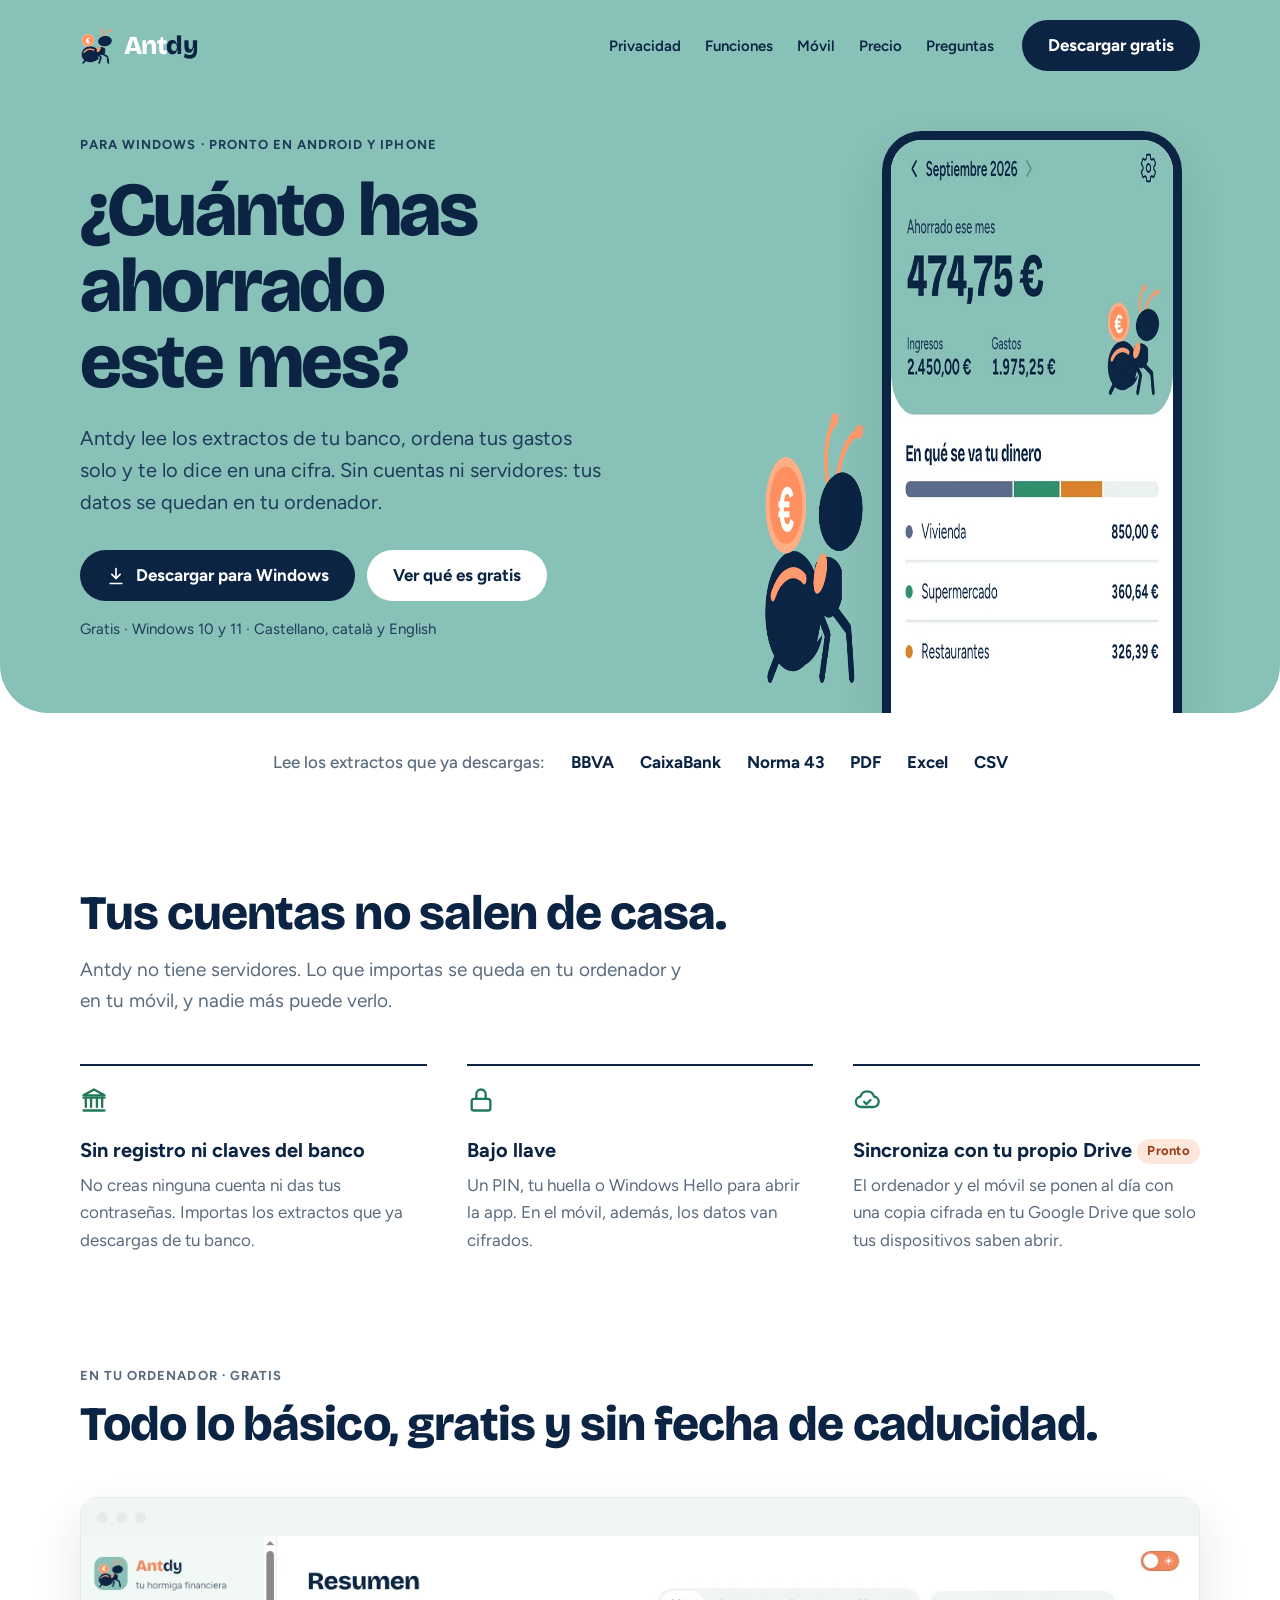
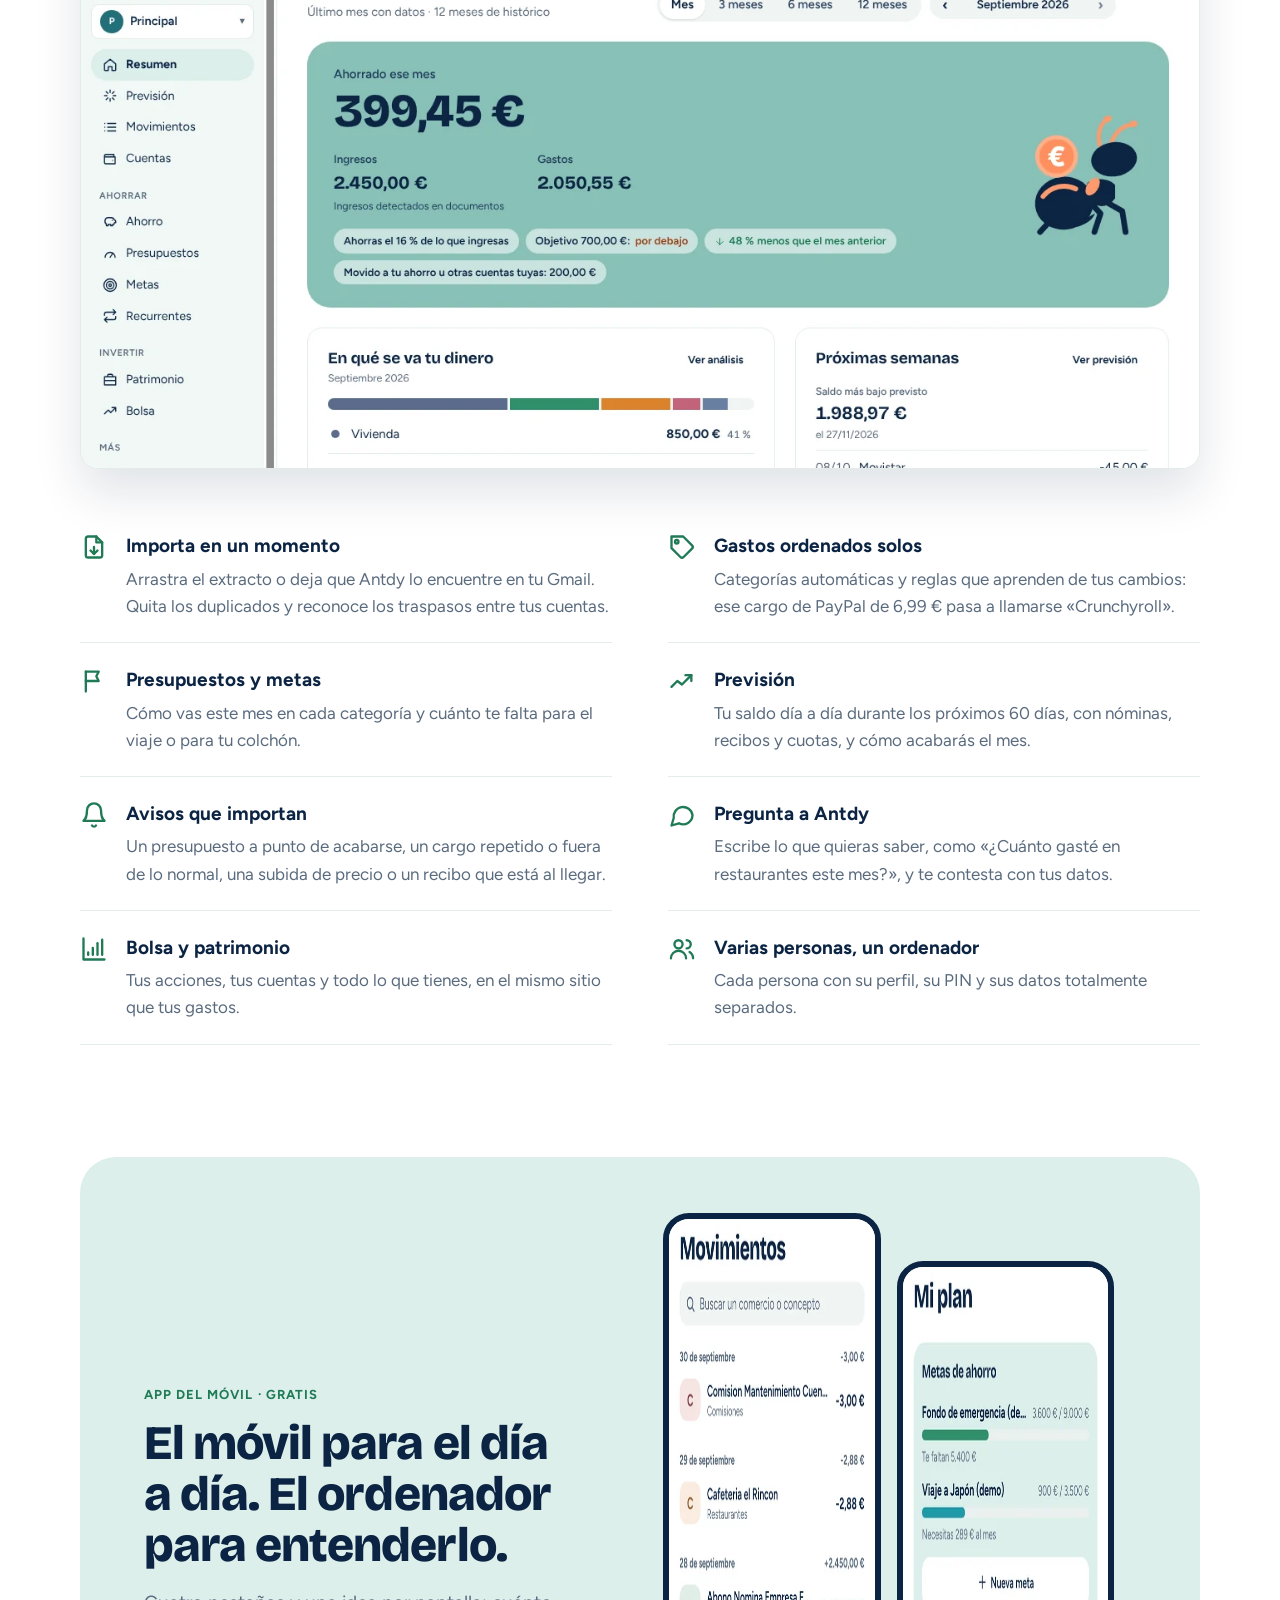
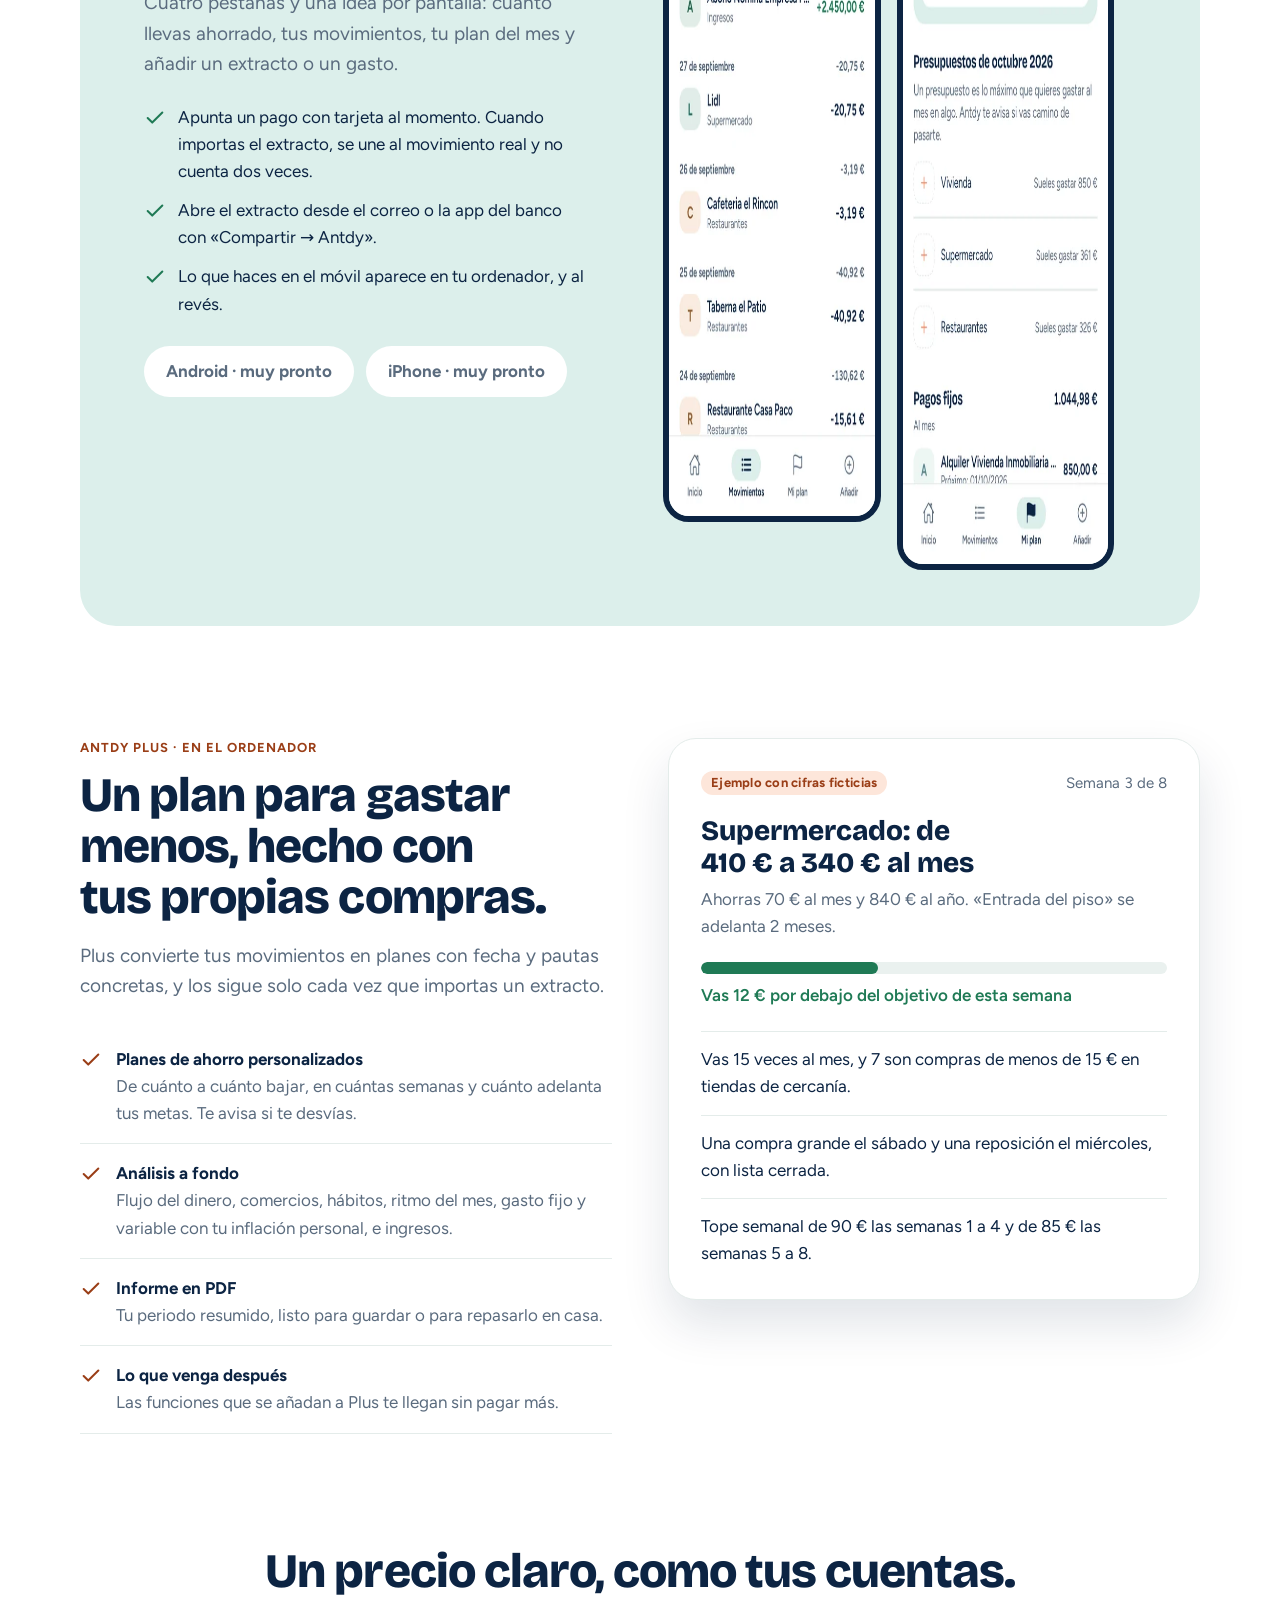
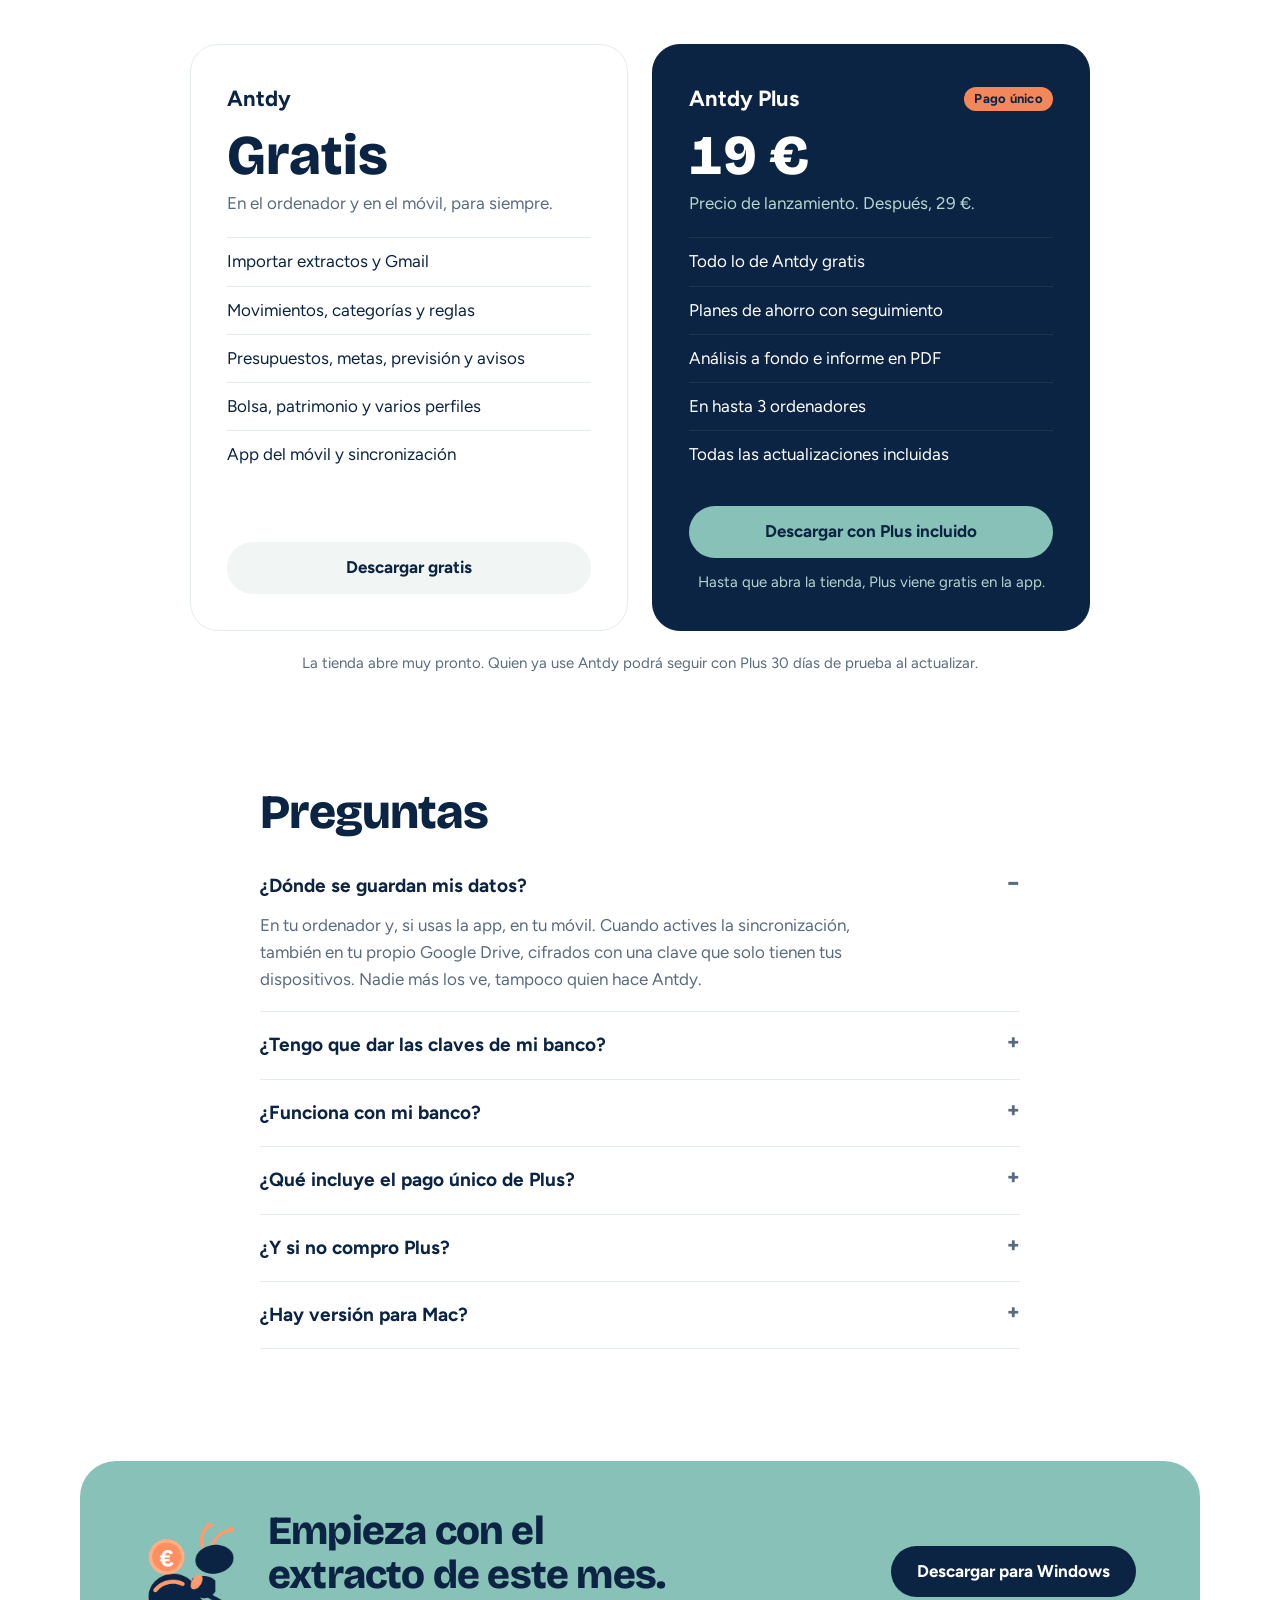
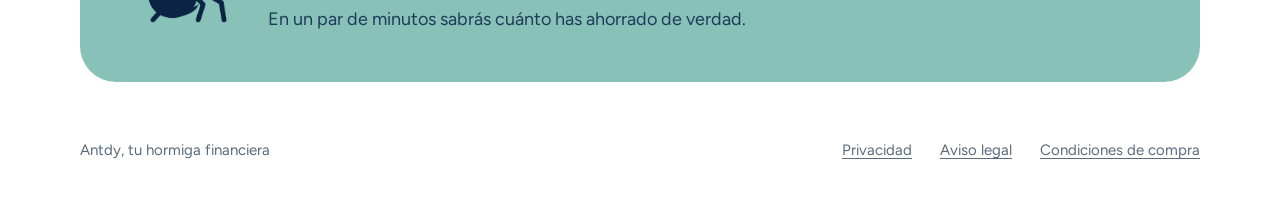
==== index.html @ 7b161f12 "Web de Antdy Co-Authored-By: Claude Opus 5.5 (1M context) <noreply@anthropic.com> Claude-Session: ht" ====
<!doctype html>
<html lang="es">
<head>
<meta charset="utf-8">
<meta name="viewport" content="width=device-width, initial-scale=1, viewport-fit=cover">
<title>Antdy, tu hormiga financiera</title>
<meta name="description" content="Antdy lee los extractos de tu banco, ordena tus gastos y te dice cuánto ahorras cada mes. Gratis para Windows. Tus datos se quedan en tu ordenador.">
<meta name="theme-color" content="#88C1B7">
<meta property="og:type" content="website">
<meta property="og:title" content="Antdy, tu hormiga financiera">
<meta property="og:description" content="Sabe cuánto ahorras de verdad, sin dar tus datos a nadie. Gratis para Windows.">
<meta property="og:url" content="https://davidescobar98.github.io/antdy/">
<meta property="og:image" content="https://davidescobar98.github.io/antdy/img/icono.png">
<link rel="canonical" href="https://davidescobar98.github.io/antdy/">
<link rel="icon" type="image/png" href="img/favicon.png">
<link rel="apple-touch-icon" href="img/icono.png">
<style>
/* Calma aguamarina, como la app: bloque aguamarina arriba, página blanca, listas con líneas finas y naranja solo para lo que pide atención. */
/* fuentes:inicio */
@font-face { font-family: 'Bricolage Grotesque'; font-style: normal; font-weight: 600 800; font-display: swap; src: url('fuentes/bricolage-grotesque.woff2') format('woff2'); }
@font-face { font-family: 'Figtree'; font-style: normal; font-weight: 400 700; font-display: swap; src: url('fuentes/figtree.woff2') format('woff2'); }
/* fuentes:fin */
:root {
  --bg: #FFFFFF;
  --surface: #F1F5F4;
  --soft: #DCEFEB;
  --hero: #88C1B7;
  --hero-ink: #0C2443;
  --hero-muted: #1E3B5A;
  --ink: #0C2443;
  --muted: #5A6B7E;
  --line: #E4ECEA;
  --accent: #F4875A;
  --accent-ink: #9A3E17;
  --accent-soft: #FDE6DA;
  --button: #0C2443;
  --button-ink: #FFFFFF;
  --chip: #FFFFFF;
  --chip-ink: #0C2443;
  --good: #1F7A55;
  --track: #EAF1EF;
  --plus-bg: #0C2443;
  --plus-ink: #FFFFFF;
  --plus-muted: #B6D6D0;
  --plus-line: #1F3349;
  --plus-button: #88C1B7;
  --plus-button-ink: #0C2443;
  --frame: #0C2443;
  --logo-ant: #FFFFFF;
  --shadow: 0 24px 48px rgba(12, 36, 67, 0.12);
  --display: 'Bricolage Grotesque', 'Figtree', system-ui, -apple-system, 'Segoe UI', sans-serif;
  --body: 'Figtree', system-ui, -apple-system, 'Segoe UI', Roboto, sans-serif;
  --max: 1120px;
  --gutter: 20px;
}
@media (prefers-color-scheme: dark) {
  :root:not([data-theme="light"]) {
    --bg: #0B1828; --surface: #13243A; --soft: #16343A; --hero: #1F4D4C; --hero-ink: #EAF7F4; --hero-muted: #B6D6D0;
    --ink: #EAF2F7; --muted: #A7B7C6; --line: #1F3349; --accent: #FF9A6C; --accent-ink: #FFB48F; --accent-soft: #3A2418;
    --button: #88C1B7; --button-ink: #0B1828; --chip: #0B1828; --chip-ink: #EAF7F4; --good: #6FD3A5; --track: #1E3247;
    --plus-bg: #1F4D4C; --plus-ink: #EAF7F4; --plus-muted: #B6D6D0; --plus-line: #2E6261; --plus-button: #EAF7F4; --plus-button-ink: #0B1828;
    --frame: #050D17; --logo-ant: #FF9A6C; --shadow: 0 24px 48px rgba(0, 0, 0, 0.35);
    color-scheme: dark;
  }
}
:root[data-theme="dark"] {
  --bg: #0B1828; --surface: #13243A; --soft: #16343A; --hero: #1F4D4C; --hero-ink: #EAF7F4; --hero-muted: #B6D6D0;
  --ink: #EAF2F7; --muted: #A7B7C6; --line: #1F3349; --accent: #FF9A6C; --accent-ink: #FFB48F; --accent-soft: #3A2418;
  --button: #88C1B7; --button-ink: #0B1828; --chip: #0B1828; --chip-ink: #EAF7F4; --good: #6FD3A5; --track: #1E3247;
  --plus-bg: #1F4D4C; --plus-ink: #EAF7F4; --plus-muted: #B6D6D0; --plus-line: #2E6261; --plus-button: #EAF7F4; --plus-button-ink: #0B1828;
  --frame: #050D17; --logo-ant: #FF9A6C; --shadow: 0 24px 48px rgba(0, 0, 0, 0.35);
  color-scheme: dark;
}

*, *::before, *::after { box-sizing: border-box; }
html { scroll-behavior: smooth; }
@media (prefers-reduced-motion: reduce) { html { scroll-behavior: auto; } }
body { margin: 0; background: var(--bg); color: var(--ink); font-family: var(--body); font-size: 1.0625rem; line-height: 1.6; -webkit-font-smoothing: antialiased; }
img { max-width: 100%; display: block; }
a { color: inherit; }
a:focus-visible, summary:focus-visible { outline: 3px solid var(--accent); outline-offset: 3px; border-radius: 6px; }
h1, h2, h3 { margin: 0; text-wrap: balance; }
p { margin: 0; }
.wrap { max-width: var(--max); margin-inline: auto; }
.band { padding-inline: var(--gutter); }

.eyebrow { font-size: 0.8125rem; font-weight: 700; letter-spacing: 0.08em; text-transform: uppercase; color: var(--muted); }
.h2 { font-family: var(--display); font-weight: 800; font-size: clamp(2rem, 4.2vw, 3rem); line-height: 1.06; letter-spacing: -0.02em; }
.lead { font-size: 1.1875rem; color: var(--muted); max-width: 38rem; }
.num { font-variant-numeric: tabular-nums; }

.btn { display: inline-flex; align-items: center; justify-content: center; gap: 10px; min-height: 48px; padding: 12px 26px; border-radius: 999px; font-weight: 700; text-decoration: none; background: var(--button); color: var(--button-ink); transition: transform 0.15s ease; }
.btn:hover { transform: translateY(-1px); }
.btn-quiet { background: var(--chip); color: var(--chip-ink); }
@media (prefers-reduced-motion: reduce) { .btn { transition: none; } .btn:hover { transform: none; } }
.pill { display: inline-flex; align-items: center; min-height: 48px; padding: 12px 22px; border-radius: 999px; font-weight: 700; background: var(--chip); color: var(--muted); }
.tag { display: inline-block; padding: 2px 10px; border-radius: 999px; font-size: 0.8125rem; font-weight: 700; letter-spacing: 0.02em; background: var(--accent-soft); color: var(--accent-ink); vertical-align: 0.15em; }

/* Cabecera aguamarina, con el mismo borde redondeado que el bloque del mes en la app */
.hero { background: var(--hero); color: var(--hero-ink); border-radius: 0 0 48px 48px; overflow: hidden; }
.nav { display: flex; flex-wrap: wrap; align-items: center; gap: 12px 28px; padding-block: 20px; }
.logo { display: flex; align-items: center; gap: 10px; margin-right: auto; text-decoration: none; }
.logo img { width: 34px; height: auto; }
.wordmark { font-family: var(--display); font-weight: 800; font-size: 1.625rem; letter-spacing: -0.02em; color: var(--hero-ink); }
.wordmark b { font-weight: 800; color: var(--logo-ant); }
.nav-links { display: flex; flex-wrap: wrap; gap: 4px 24px; font-weight: 600; font-size: 0.9375rem; }
.nav-links a { text-decoration: none; padding-block: 10px; }
.nav-links a:hover { text-decoration: underline; text-underline-offset: 4px; }
.hero-grid { display: grid; grid-template-columns: minmax(0, 1.15fr) minmax(0, 0.85fr); gap: 40px; align-items: end; padding-top: 40px; }
.hero-copy { padding-bottom: 72px; }
.hero-copy .eyebrow { color: var(--hero-muted); }
.hero h1 { font-family: var(--display); font-weight: 800; font-size: clamp(2.75rem, 6.2vw, 4.75rem); line-height: 1; letter-spacing: -0.03em; margin-top: 16px; }
.hero-copy > p.sub { margin-top: 22px; font-size: 1.25rem; color: var(--hero-muted); max-width: 33rem; }
.hero-actions { display: flex; flex-wrap: wrap; gap: 12px; margin-top: 32px; }
.hero-note { margin-top: 16px; font-size: 0.9375rem; color: var(--hero-muted); }
.hero-visual { display: flex; justify-content: center; align-items: flex-end; gap: 12px; }
.phone-cut { width: min(300px, 70%); border: 9px solid var(--frame); border-bottom: 0; border-radius: 40px 40px 0 0; overflow: hidden; background: #FFFFFF; box-shadow: var(--shadow); }
.hero-ant { flex: none; width: min(110px, 24%); margin-bottom: 28px; }

/* Formatos que lee */
.formats { display: flex; flex-wrap: wrap; justify-content: center; gap: 8px 26px; padding-block: 36px 0; font-weight: 700; }
.formats span:first-child { font-weight: 500; color: var(--muted); }

/* Privacidad */
.section { padding-top: 112px; }
.trio { display: grid; grid-template-columns: repeat(3, minmax(0, 1fr)); gap: 40px; margin-top: 48px; }
.trio > div { border-top: 2px solid var(--ink); padding-top: 20px; }
.trio h3 { font-size: 1.25rem; font-weight: 700; margin: 12px 0 6px; }
.trio p { color: var(--muted); }
.icon { width: 28px; height: 28px; color: var(--good); }

/* En el ordenador */
.window { margin-top: 48px; border-radius: 18px; overflow: hidden; background: var(--bg); border: 1px solid var(--line); box-shadow: var(--shadow); }
.window-bar { display: flex; align-items: center; gap: 8px; height: 38px; padding-inline: 16px; background: var(--surface); }
.window-bar span { width: 11px; height: 11px; border-radius: 50%; background: var(--line); }
.window img { width: 100%; height: auto; }
.features { display: grid; grid-template-columns: repeat(2, minmax(0, 1fr)); column-gap: 56px; margin-top: 40px; }
.feature { display: flex; gap: 18px; padding-block: 22px; border-bottom: 1px solid var(--line); }
.feature .icon { flex: none; margin-top: 2px; }
.feature h3 { font-size: 1.1875rem; font-weight: 700; margin-bottom: 4px; }
.feature p { color: var(--muted); }

/* Móvil */
.mobile { background: var(--soft); border-radius: 36px; padding: 56px clamp(24px, 5vw, 64px); display: grid; grid-template-columns: minmax(0, 1fr) minmax(0, 1.1fr); gap: 48px; align-items: center; }
.mobile .eyebrow { color: var(--good); }
.mobile .lead { color: var(--muted); margin-top: 18px; }
.checks { list-style: none; padding: 0; margin: 24px 0 0; display: grid; gap: 12px; }
.checks li { display: flex; gap: 12px; }
.checks svg { flex: none; width: 22px; height: 22px; margin-top: 3px; color: var(--good); }
.store-row { display: flex; flex-wrap: wrap; gap: 12px; margin-top: 28px; }
.phones { display: flex; justify-content: center; gap: 16px; }
.phone { width: 44%; max-width: 220px; border: 6px solid var(--frame); border-radius: 26px; overflow: hidden; background: #FFFFFF; }
.phones .phone:nth-child(2) { margin-top: 48px; }

/* Plus */
.plus { display: grid; grid-template-columns: minmax(0, 1fr) minmax(0, 1fr); gap: 56px; align-items: start; }
.plus .eyebrow { color: var(--accent-ink); }
.plus-list { margin-top: 28px; }
.plus-list > div { display: flex; gap: 14px; padding-block: 16px; border-bottom: 1px solid var(--line); }
.plus-list svg { flex: none; width: 22px; height: 22px; margin-top: 3px; color: var(--accent-ink); }
.plus-list span { color: var(--muted); }
.plan { border: 1px solid var(--line); border-radius: 28px; padding: 32px; background: var(--bg); box-shadow: var(--shadow); }
.plan-top { display: flex; flex-wrap: wrap; justify-content: space-between; align-items: center; gap: 12px; color: var(--muted); font-size: 0.9375rem; }
.plan h3 { font-family: var(--display); font-weight: 800; font-size: 1.75rem; line-height: 1.15; margin: 20px 0 6px; }
.plan .bar { height: 12px; border-radius: 999px; background: var(--track); overflow: hidden; margin-top: 22px; }
.plan .bar div { width: 38%; height: 100%; border-radius: 999px; background: var(--good); }
.plan .ok { margin-top: 8px; font-weight: 600; color: var(--good); }
.plan ul { list-style: none; padding: 0; margin: 22px 0 0; border-top: 1px solid var(--line); }
.plan li { padding-block: 14px; border-bottom: 1px solid var(--line); }
.plan li:last-child { border-bottom: 0; padding-bottom: 0; }

/* Precio */
.prices { display: grid; grid-template-columns: repeat(2, minmax(0, 1fr)); gap: 24px; max-width: 900px; margin: 48px auto 0; }
.price { border-radius: 28px; padding: 36px; display: flex; flex-direction: column; border: 1px solid var(--line); }
.price h3 { font-size: 1.375rem; font-weight: 700; }
.price .amount { font-family: var(--display); font-weight: 800; font-size: 3.5rem; line-height: 1.1; margin-top: 8px; }
.price .terms { color: var(--muted); margin-top: 4px; }
.price ul { list-style: none; padding: 0; margin: 20px 0 28px; }
.price li { padding-block: 10px; border-top: 1px solid var(--line); }
.price .btn { margin-top: auto; }
.price .btn-quiet { background: var(--surface); }
.price-plus { background: var(--plus-bg); color: var(--plus-ink); border-color: var(--plus-bg); }
.price-plus .terms { color: var(--plus-muted); }
.price-plus li { border-top-color: var(--plus-line); }
.price-plus .btn { background: var(--plus-button); color: var(--plus-button-ink); }
.price-plus .trial { margin-top: 12px; text-align: center; font-size: 0.9375rem; color: var(--plus-muted); }
.price-head { display: flex; flex-wrap: wrap; justify-content: space-between; align-items: center; gap: 8px; }
.price-head .tag { background: var(--accent); color: #0C2443; }
.fine { text-align: center; color: var(--muted); font-size: 0.9375rem; margin-top: 20px; }

/* Preguntas */
.faq { max-width: 760px; margin-inline: auto; }
.faq details { border-bottom: 1px solid var(--line); padding-block: 18px; }
.faq summary { cursor: pointer; font-weight: 700; font-size: 1.1875rem; list-style: none; display: flex; justify-content: space-between; gap: 16px; }
.faq summary::-webkit-details-marker { display: none; }
.faq summary::after { content: '+'; font-family: var(--display); font-size: 1.5rem; line-height: 1; color: var(--muted); }
.faq details[open] summary::after { content: '−'; }
.faq details p { margin-top: 10px; color: var(--muted); max-width: 40rem; }

/* Descargar */
.cta { background: var(--hero); color: var(--hero-ink); border-radius: 36px; padding: 48px clamp(24px, 5vw, 64px); display: flex; flex-wrap: wrap; align-items: center; gap: 28px; }
.cta img { width: 96px; height: auto; }
.cta > div { flex: 1 1 320px; min-width: 0; }
.cta h2 { font-family: var(--display); font-weight: 800; font-size: clamp(1.75rem, 3.4vw, 2.5rem); line-height: 1.1; letter-spacing: -0.02em; }
.cta p { margin-top: 8px; color: var(--hero-muted); font-size: 1.125rem; }
.cta .version { margin-top: 10px; font-size: 0.875rem; }

.footer { display: flex; flex-wrap: wrap; gap: 10px 28px; padding-block: 56px 48px; color: var(--muted); font-size: 0.9375rem; }
.footer span:first-child { margin-right: auto; }
.footer a { text-underline-offset: 3px; }

@media (max-width: 900px) {
  .hero-grid, .mobile, .plus { grid-template-columns: minmax(0, 1fr); }
  .hero-copy { padding-bottom: 8px; }
  .trio { grid-template-columns: minmax(0, 1fr); gap: 32px; }
  .features, .prices { grid-template-columns: minmax(0, 1fr); }
  .section { padding-top: 88px; }
}
@media (max-width: 520px) {
  :root { --gutter: 16px; }
  .hero { border-radius: 0 0 32px 32px; }
  .nav-links { order: 3; width: 100%; gap: 0 18px; }
  .mobile, .cta { border-radius: 28px; }
  .price, .plan { padding: 26px; }
  .phones { gap: 10px; }
}
</style>
</head>
<body>

<header class="hero band">
  <div class="wrap">
    <nav class="nav" aria-label="Principal">
      <a class="logo" href="#inicio" aria-label="Antdy, inicio">
        <img src="img/hormiga.png" alt="" width="34" height="37">
        <span class="wordmark"><b>Ant</b>dy</span>
      </a>
      <div class="nav-links">
        <a href="#privacidad">Privacidad</a>
        <a href="#ordenador">Funciones</a>
        <a href="#movil">Móvil</a>
        <a href="#precio">Precio</a>
        <a href="#preguntas">Preguntas</a>
      </div>
      <a class="btn" href="#descargar">Descargar gratis</a>
    </nav>

    <div class="hero-grid" id="inicio">
      <div class="hero-copy">
        <p class="eyebrow">Para Windows · pronto en Android y iPhone</p>
        <h1>¿Cuánto has ahorrado este mes?</h1>
        <p class="sub">Antdy lee los extractos de tu banco, ordena tus gastos solo y te lo dice en una cifra. Sin cuentas ni servidores: tus datos se quedan en tu ordenador.</p>
        <div class="hero-actions">
          <a class="btn" href="https://github.com/davidescobar98/FinANTcial-Buddy/releases/latest" data-descarga>
            <svg width="20" height="20" viewBox="0 0 24 24" fill="none" stroke="currentColor" stroke-width="2" stroke-linecap="round" stroke-linejoin="round" aria-hidden="true"><path d="M12 3v12"></path><path d="m7 10 5 5 5-5"></path><path d="M5 21h14"></path></svg>
            Descargar para Windows
          </a>
          <a class="btn btn-quiet" href="#precio">Ver qué es gratis</a>
        </div>
        <p class="hero-note">Gratis · Windows 10 y 11 · Castellano, català y English</p>
      </div>
      <div class="hero-visual">
        <img class="hero-ant" src="img/hormiga.png" alt="" width="260" height="280">
        <div class="phone-cut">
          <img src="img/movil-inicio.webp" alt="Inicio de Antdy: ahorrado ese mes 474,75 €, con ingresos de 2.450,00 € y gastos de 1.975,25 € (datos de ejemplo)" width="520" height="573">
        </div>
      </div>
    </div>
  </div>
</header>

<div class="band">
  <p class="wrap formats"><span>Lee los extractos que ya descargas:</span><span>BBVA</span><span>CaixaBank</span><span>Norma 43</span><span>PDF</span><span>Excel</span><span>CSV</span></p>
</div>

<section class="band section" id="privacidad">
  <div class="wrap">
    <h2 class="h2">Tus cuentas no salen de casa.</h2>
    <p class="lead" style="margin-top: 16px;">Antdy no tiene servidores. Lo que importas se queda en tu ordenador y en tu móvil, y nadie más puede verlo.</p>
    <div class="trio">
      <div>
        <svg class="icon" viewBox="0 0 24 24" fill="none" stroke="currentColor" stroke-width="2" stroke-linecap="round" stroke-linejoin="round" aria-hidden="true"><path d="M3 10h18"></path><path d="M5 10v8"></path><path d="M9.5 10v8"></path><path d="M14.5 10v8"></path><path d="M19 10v8"></path><path d="M3 21h18"></path><path d="M12 3 3 8h18z"></path></svg>
        <h3>Sin registro ni claves del banco</h3>
        <p>No creas ninguna cuenta ni das tus contraseñas. Importas los extractos que ya descargas de tu banco.</p>
      </div>
      <div>
        <svg class="icon" viewBox="0 0 24 24" fill="none" stroke="currentColor" stroke-width="2" stroke-linecap="round" stroke-linejoin="round" aria-hidden="true"><rect x="4" y="11" width="16" height="10" rx="2"></rect><path d="M8 11V7a4 4 0 0 1 8 0v4"></path></svg>
        <h3>Bajo llave</h3>
        <p>Un PIN, tu huella o Windows Hello para abrir la app. En el móvil, además, los datos van cifrados.</p>
      </div>
      <div>
        <svg class="icon" viewBox="0 0 24 24" fill="none" stroke="currentColor" stroke-width="2" stroke-linecap="round" stroke-linejoin="round" aria-hidden="true"><path d="M7 18a4.5 4.5 0 0 1-.6-8.96A6 6 0 0 1 18 9a4.5 4.5 0 0 1-1 9z"></path><path d="m9.5 13.5 2 2 3.5-3.5"></path></svg>
        <h3>Sincroniza con tu propio Drive <span class="tag">Pronto</span></h3>
        <p>El ordenador y el móvil se ponen al día con una copia cifrada en tu Google Drive que solo tus dispositivos saben abrir.</p>
      </div>
    </div>
  </div>
</section>

<section class="band section" id="ordenador">
  <div class="wrap">
    <p class="eyebrow">En tu ordenador · gratis</p>
    <h2 class="h2" style="margin-top: 12px;">Todo lo básico, gratis y sin fecha de caducidad.</h2>
    <div class="window">
      <div class="window-bar" aria-hidden="true"><span></span><span></span><span></span></div>
      <!-- PROVISIONAL: captura del rediseño en curso (datos de demostración). Cambiarla por la definitiva. -->
      <img src="img/escritorio.webp" alt="Resumen de Antdy en el ordenador: ahorrado ese mes 399,45 € y en qué se va tu dinero (datos de ejemplo)" width="1345" height="640">
    </div>
    <div class="features">
      <div class="feature">
        <svg class="icon" viewBox="0 0 24 24" fill="none" stroke="currentColor" stroke-width="2" stroke-linecap="round" stroke-linejoin="round" aria-hidden="true"><path d="M14 3H7a2 2 0 0 0-2 2v14a2 2 0 0 0 2 2h10a2 2 0 0 0 2-2V8z"></path><path d="M14 3v5h5"></path><path d="M12 12v6"></path><path d="m9 15 3 3 3-3"></path></svg>
        <div><h3>Importa en un momento</h3><p>Arrastra el extracto o deja que Antdy lo encuentre en tu Gmail. Quita los duplicados y reconoce los traspasos entre tus cuentas.</p></div>
      </div>
      <div class="feature">
        <svg class="icon" viewBox="0 0 24 24" fill="none" stroke="currentColor" stroke-width="2" stroke-linecap="round" stroke-linejoin="round" aria-hidden="true"><path d="M20.6 13.4 13.4 20.6a2 2 0 0 1-2.8 0L3 13V3h10l7.6 7.6a2 2 0 0 1 0 2.8z"></path><circle cx="7.5" cy="7.5" r="1.5"></circle></svg>
        <div><h3>Gastos ordenados solos</h3><p>Categorías automáticas y reglas que aprenden de tus cambios: ese cargo de PayPal de 6,99 € pasa a llamarse «Crunchyroll».</p></div>
      </div>
      <div class="feature">
        <svg class="icon" viewBox="0 0 24 24" fill="none" stroke="currentColor" stroke-width="2" stroke-linecap="round" stroke-linejoin="round" aria-hidden="true"><path d="M5 21V4"></path><path d="M5 4h11l-2 4 2 4H5"></path></svg>
        <div><h3>Presupuestos y metas</h3><p>Cómo vas este mes en cada categoría y cuánto te falta para el viaje o para tu colchón.</p></div>
      </div>
      <div class="feature">
        <svg class="icon" viewBox="0 0 24 24" fill="none" stroke="currentColor" stroke-width="2" stroke-linecap="round" stroke-linejoin="round" aria-hidden="true"><path d="M3 17l5-5 4 3 8-8"></path><path d="M15 7h5v5"></path></svg>
        <div><h3>Previsión</h3><p>Tu saldo día a día durante los próximos 60 días, con nóminas, recibos y cuotas, y cómo acabarás el mes.</p></div>
      </div>
      <div class="feature">
        <svg class="icon" viewBox="0 0 24 24" fill="none" stroke="currentColor" stroke-width="2" stroke-linecap="round" stroke-linejoin="round" aria-hidden="true"><path d="M6 8a6 6 0 0 1 12 0c0 7 3 9 3 9H3s3-2 3-9"></path><path d="M10.3 21a1.94 1.94 0 0 0 3.4 0"></path></svg>
        <div><h3>Avisos que importan</h3><p>Un presupuesto a punto de acabarse, un cargo repetido o fuera de lo normal, una subida de precio o un recibo que está al llegar.</p></div>
      </div>
      <div class="feature">
        <svg class="icon" viewBox="0 0 24 24" fill="none" stroke="currentColor" stroke-width="2" stroke-linecap="round" stroke-linejoin="round" aria-hidden="true"><path d="M21 12a8 8 0 0 1-11.6 7.1L3 21l1.9-6.4A8 8 0 1 1 21 12z"></path></svg>
        <div><h3>Pregunta a Antdy</h3><p>Escribe lo que quieras saber, como «¿Cuánto gasté en restaurantes este mes?», y te contesta con tus datos.</p></div>
      </div>
      <div class="feature">
        <svg class="icon" viewBox="0 0 24 24" fill="none" stroke="currentColor" stroke-width="2" stroke-linecap="round" stroke-linejoin="round" aria-hidden="true"><path d="M3 3v18h18"></path><path d="M7 15v2"></path><path d="M11 11v6"></path><path d="M15 7v10"></path><path d="M19 4v13"></path></svg>
        <div><h3>Bolsa y patrimonio</h3><p>Tus acciones, tus cuentas y todo lo que tienes, en el mismo sitio que tus gastos.</p></div>
      </div>
      <div class="feature">
        <svg class="icon" viewBox="0 0 24 24" fill="none" stroke="currentColor" stroke-width="2" stroke-linecap="round" stroke-linejoin="round" aria-hidden="true"><circle cx="9" cy="8" r="3.5"></circle><path d="M2.5 20a6.5 6.5 0 0 1 13 0"></path><path d="M16 4.5a3.5 3.5 0 0 1 0 7"></path><path d="M18.5 14.5A6.5 6.5 0 0 1 21.5 20"></path></svg>
        <div><h3>Varias personas, un ordenador</h3><p>Cada persona con su perfil, su PIN y sus datos totalmente separados.</p></div>
      </div>
    </div>
  </div>
</section>

<section class="band section" id="movil">
  <div class="wrap mobile">
    <div>
      <p class="eyebrow">App del móvil · gratis</p>
      <h2 class="h2" style="margin-top: 12px;">El móvil para el día a día. El ordenador para entenderlo.</h2>
      <p class="lead">Cuatro pestañas y una idea por pantalla: cuánto llevas ahorrado, tus movimientos, tu plan del mes y añadir un extracto o un gasto.</p>
      <ul class="checks">
        <li><svg viewBox="0 0 24 24" fill="none" stroke="currentColor" stroke-width="2.2" stroke-linecap="round" stroke-linejoin="round" aria-hidden="true"><path d="M20 6 9 17l-5-5"></path></svg><span>Apunta un pago con tarjeta al momento. Cuando importas el extracto, se une al movimiento real y no cuenta dos veces.</span></li>
        <li><svg viewBox="0 0 24 24" fill="none" stroke="currentColor" stroke-width="2.2" stroke-linecap="round" stroke-linejoin="round" aria-hidden="true"><path d="M20 6 9 17l-5-5"></path></svg><span>Abre el extracto desde el correo o la app del banco con «Compartir → Antdy».</span></li>
        <li><svg viewBox="0 0 24 24" fill="none" stroke="currentColor" stroke-width="2.2" stroke-linecap="round" stroke-linejoin="round" aria-hidden="true"><path d="M20 6 9 17l-5-5"></path></svg><span>Lo que haces en el móvil aparece en tu ordenador, y al revés.</span></li>
      </ul>
      <div class="store-row">
        <span class="pill">Android · muy pronto</span>
        <span class="pill">iPhone · muy pronto</span>
      </div>
    </div>
    <div class="phones">
      <img class="phone" src="img/movil-movimientos.webp" alt="Movimientos en el móvil, agrupados por días (datos de ejemplo)" width="420" height="909">
      <img class="phone" src="img/movil-mi-plan.webp" alt="Mi plan en el móvil: metas de ahorro, presupuestos y pagos fijos (datos de ejemplo)" width="420" height="909">
    </div>
  </div>
</section>

<section class="band section" id="plus">
  <div class="wrap plus">
    <div>
      <p class="eyebrow">Antdy Plus · en el ordenador</p>
      <h2 class="h2" style="margin-top: 12px;">Un plan para gastar menos, hecho con tus propias compras.</h2>
      <p class="lead" style="margin-top: 18px;">Plus convierte tus movimientos en planes con fecha y pautas concretas, y los sigue solo cada vez que importas un extracto.</p>
      <div class="plus-list">
        <div><svg viewBox="0 0 24 24" fill="none" stroke="currentColor" stroke-width="2.2" stroke-linecap="round" stroke-linejoin="round" aria-hidden="true"><path d="M20 6 9 17l-5-5"></path></svg><p><strong>Planes de ahorro personalizados</strong><br><span>De cuánto a cuánto bajar, en cuántas semanas y cuánto adelanta tus metas. Te avisa si te desvías.</span></p></div>
        <div><svg viewBox="0 0 24 24" fill="none" stroke="currentColor" stroke-width="2.2" stroke-linecap="round" stroke-linejoin="round" aria-hidden="true"><path d="M20 6 9 17l-5-5"></path></svg><p><strong>Análisis a fondo</strong><br><span>Flujo del dinero, comercios, hábitos, ritmo del mes, gasto fijo y variable con tu inflación personal, e ingresos.</span></p></div>
        <div><svg viewBox="0 0 24 24" fill="none" stroke="currentColor" stroke-width="2.2" stroke-linecap="round" stroke-linejoin="round" aria-hidden="true"><path d="M20 6 9 17l-5-5"></path></svg><p><strong>Informe en PDF</strong><br><span>Tu periodo resumido, listo para guardar o para repasarlo en casa.</span></p></div>
        <div><svg viewBox="0 0 24 24" fill="none" stroke="currentColor" stroke-width="2.2" stroke-linecap="round" stroke-linejoin="round" aria-hidden="true"><path d="M20 6 9 17l-5-5"></path></svg><p><strong>Lo que venga después</strong><br><span>Las funciones que se añadan a Plus te llegan sin pagar más.</span></p></div>
      </div>
    </div>
    <div class="plan">
      <div class="plan-top"><span class="tag">Ejemplo con cifras ficticias</span><span class="num">Semana 3 de 8</span></div>
      <h3>Supermercado: de 410 € a 340 € al mes</h3>
      <p style="color: var(--muted);">Ahorras 70 € al mes y 840 € al año. «Entrada del piso» se adelanta 2 meses.</p>
      <div class="bar" role="img" aria-label="Semana 3 de 8 del plan"><div></div></div>
      <p class="ok">Vas 12 € por debajo del objetivo de esta semana</p>
      <ul>
        <li>Vas 15 veces al mes, y 7 son compras de menos de 15 € en tiendas de cercanía.</li>
        <li>Una compra grande el sábado y una reposición el miércoles, con lista cerrada.</li>
        <li>Tope semanal de 90 € las semanas 1 a 4 y de 85 € las semanas 5 a 8.</li>
      </ul>
    </div>
  </div>
</section>

<section class="band section" id="precio">
  <div class="wrap">
    <h2 class="h2" style="text-align: center;">Un precio claro, como tus cuentas.</h2>
    <div class="prices">
      <div class="price">
        <h3>Antdy</h3>
        <p class="amount">Gratis</p>
        <p class="terms">En el ordenador y en el móvil, para siempre.</p>
        <ul>
          <li>Importar extractos y Gmail</li>
          <li>Movimientos, categorías y reglas</li>
          <li>Presupuestos, metas, previsión y avisos</li>
          <li>Bolsa, patrimonio y varios perfiles</li>
          <li>App del móvil y sincronización</li>
        </ul>
        <a class="btn btn-quiet" href="#descargar">Descargar gratis</a>
      </div>
      <div class="price price-plus">
        <div class="price-head"><h3>Antdy Plus</h3><span class="tag">Pago único</span></div>
        <p class="amount num">19 €</p>
        <p class="terms">Precio de lanzamiento. Después, 29 €.</p>
        <ul>
          <li>Todo lo de Antdy gratis</li>
          <li>Planes de ahorro con seguimiento</li>
          <li>Análisis a fondo e informe en PDF</li>
          <li>En hasta 3 ordenadores</li>
          <li>Todas las actualizaciones incluidas</li>
        </ul>
        <!-- Cuando abra la tienda: <a class="btn" href="[enlace de pago de Lemon Squeezy]">Comprar Plus</a> y debajo «O pruébalo gratis 30 días desde la app.» -->
        <a class="btn" href="https://github.com/davidescobar98/FinANTcial-Buddy/releases/latest" data-descarga>Descargar con Plus incluido</a>
        <p class="trial">Hasta que abra la tienda, Plus viene gratis en la app.</p>
      </div>
    </div>
    <!-- Cuando abra la tienda: «IVA incluido. Pagas con tarjeta o PayPal y recibes tu clave por correo al momento.» -->
    <p class="fine">La tienda abre muy pronto. Quien ya use Antdy podrá seguir con Plus 30 días de prueba al actualizar.</p>
  </div>
</section>

<section class="band section" id="preguntas">
  <div class="faq">
    <h2 class="h2" style="margin-bottom: 16px;">Preguntas</h2>
    <details open>
      <summary>¿Dónde se guardan mis datos?</summary>
      <p>En tu ordenador y, si usas la app, en tu móvil. Cuando actives la sincronización, también en tu propio Google Drive, cifrados con una clave que solo tienen tus dispositivos. Nadie más los ve, tampoco quien hace Antdy.</p>
    </details>
    <details>
      <summary>¿Tengo que dar las claves de mi banco?</summary>
      <p>No. Antdy trabaja con los extractos que descargas de la web o la app de tu banco, o con los que te llegan por correo.</p>
    </details>
    <details>
      <summary>¿Funciona con mi banco?</summary>
      <p>BBVA y CaixaBank se leen directamente. De cualquier otro banco español sirve el fichero Norma 43, un Excel o un CSV, y los PDF también suelen funcionar.</p>
    </details>
    <details>
      <summary>¿Qué incluye el pago único de Plus?</summary>
      <p>Plus para siempre en hasta tres ordenadores, con todas las actualizaciones. Cuando abra la tienda podrás probarlo gratis 30 días antes de comprarlo; hasta entonces viene incluido en la app.</p>
    </details>
    <details>
      <summary>¿Y si no compro Plus?</summary>
      <p>Sigues usando todo lo gratuito sin límite de tiempo ni de movimientos, y tus datos siguen ahí.</p>
    </details>
    <details>
      <summary>¿Hay versión para Mac?</summary>
      <p>Todavía no. Antdy funciona en Windows 10 y 11, y las apps de Android e iPhone llegan muy pronto.</p>
    </details>
  </div>
</section>

<section class="band section" id="descargar">
  <div class="wrap cta">
    <img src="img/hormiga.png" alt="" width="260" height="280">
    <div>
      <h2>Empieza con el extracto de este mes.</h2>
      <p>En un par de minutos sabrás cuánto has ahorrado de verdad.</p>
      <p class="version num" id="version" hidden></p>
    </div>
    <a class="btn" href="https://github.com/davidescobar98/FinANTcial-Buddy/releases/latest" data-descarga>Descargar para Windows</a>
  </div>
</section>

<footer class="band">
  <div class="wrap footer">
    <span>Antdy, tu hormiga financiera</span>
    <a href="https://davidescobar98.github.io/FinANTcial-Buddy/privacy">Privacidad</a>
    <!-- PENDIENTE: aviso legal y condiciones de compra (con el titular, el NIF y un correo de contacto). -->
    <a href="#aviso-legal">Aviso legal</a>
    <a href="#condiciones">Condiciones de compra</a>
  </div>
</footer>

<script>
// Enlaza el botón de descarga con el instalador de la última versión publicada. Si GitHub no responde, el enlace a la página de versiones sigue sirviendo.
(async function () {
  try {
    const res = await fetch('https://api.github.com/repos/davidescobar98/FinANTcial-Buddy/releases/latest', { headers: { Accept: 'application/vnd.github+json' } });
    if (!res.ok) return;
    const release = await res.json();
    const setup = (release.assets || []).find(function (a) { return /^Antdy-Setup-[\d.]+\.exe$/.test(a.name); });
    if (!setup) return;
    document.querySelectorAll('[data-descarga]').forEach(function (a) { a.href = setup.browser_download_url; });
    const version = document.getElementById('version');
    version.textContent = 'Versión ' + String(release.tag_name).replace(/^v/, '') + ' · ' + Math.round(setup.size / 1048576) + ' MB';
    version.hidden = false;
  } catch (e) { /* sin conexión con GitHub: se queda el enlace a la página de versiones */ }
})();
</script>
</body>
</html>
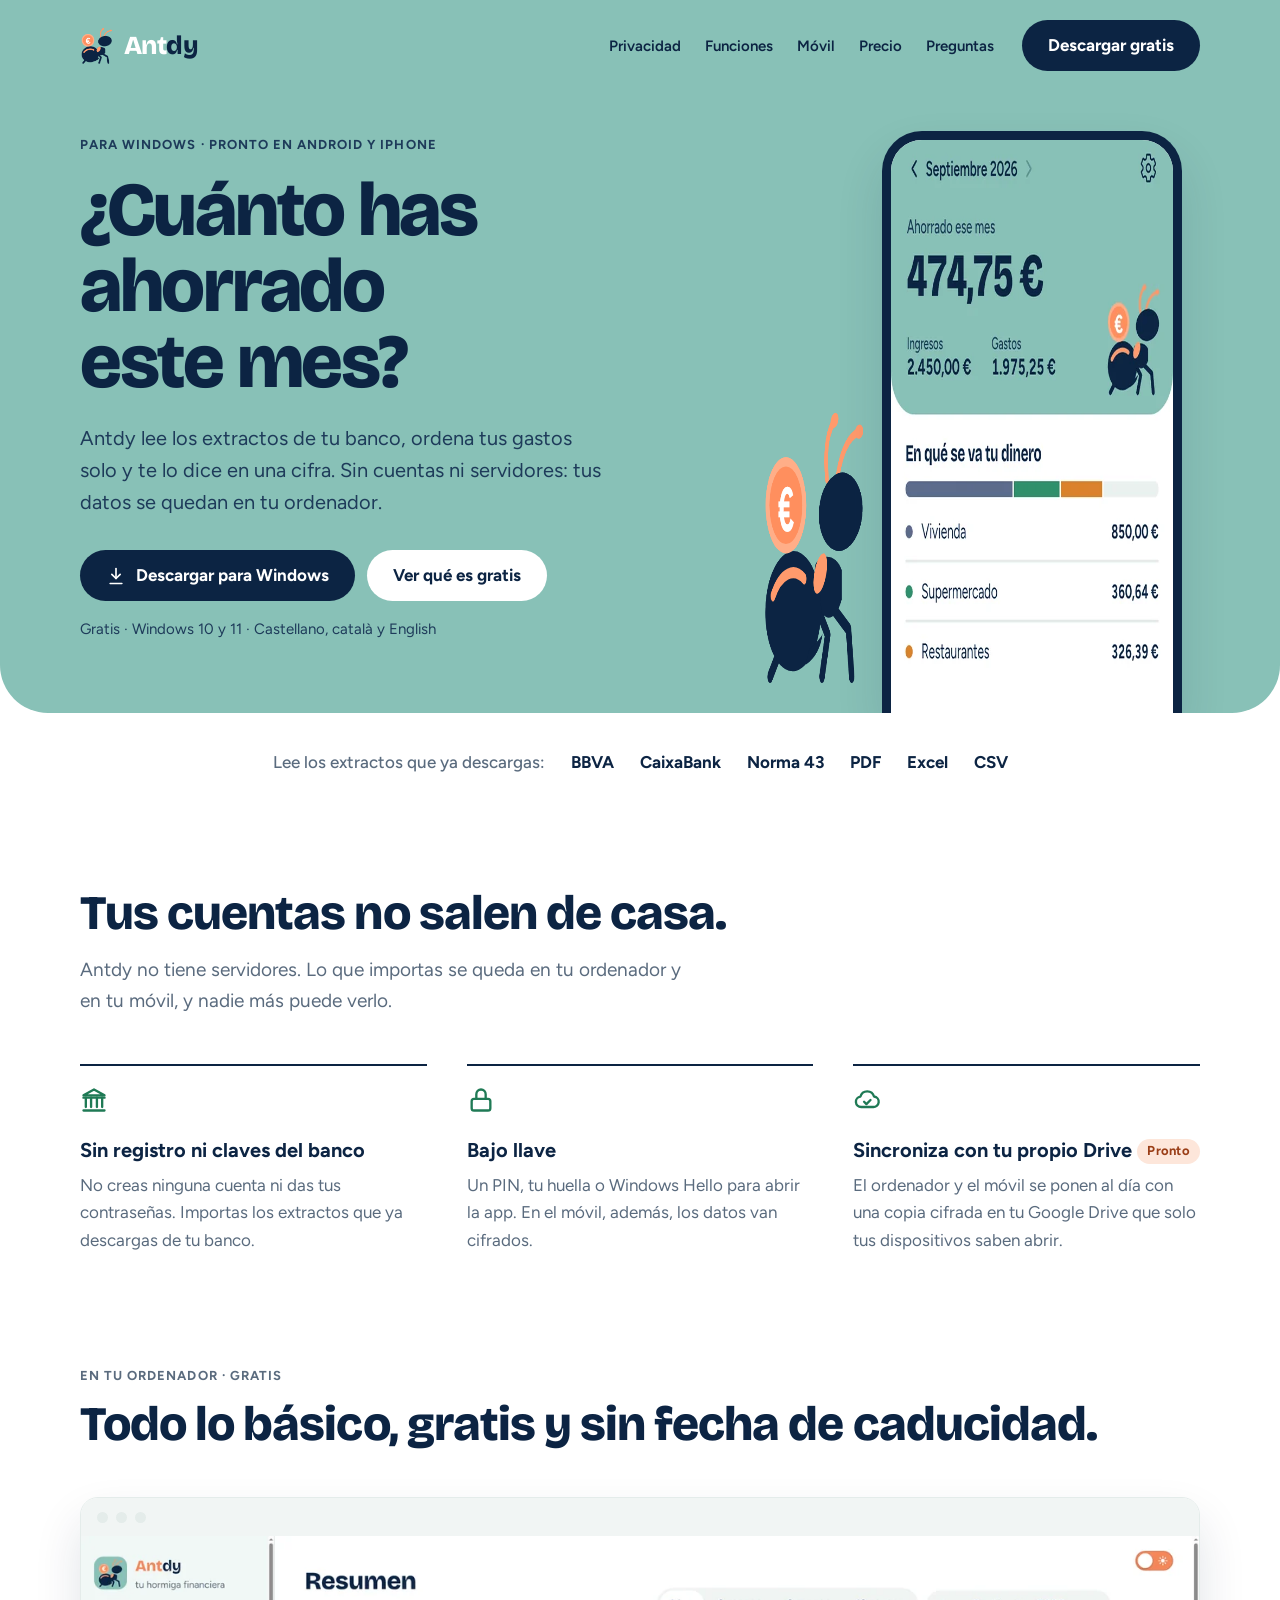
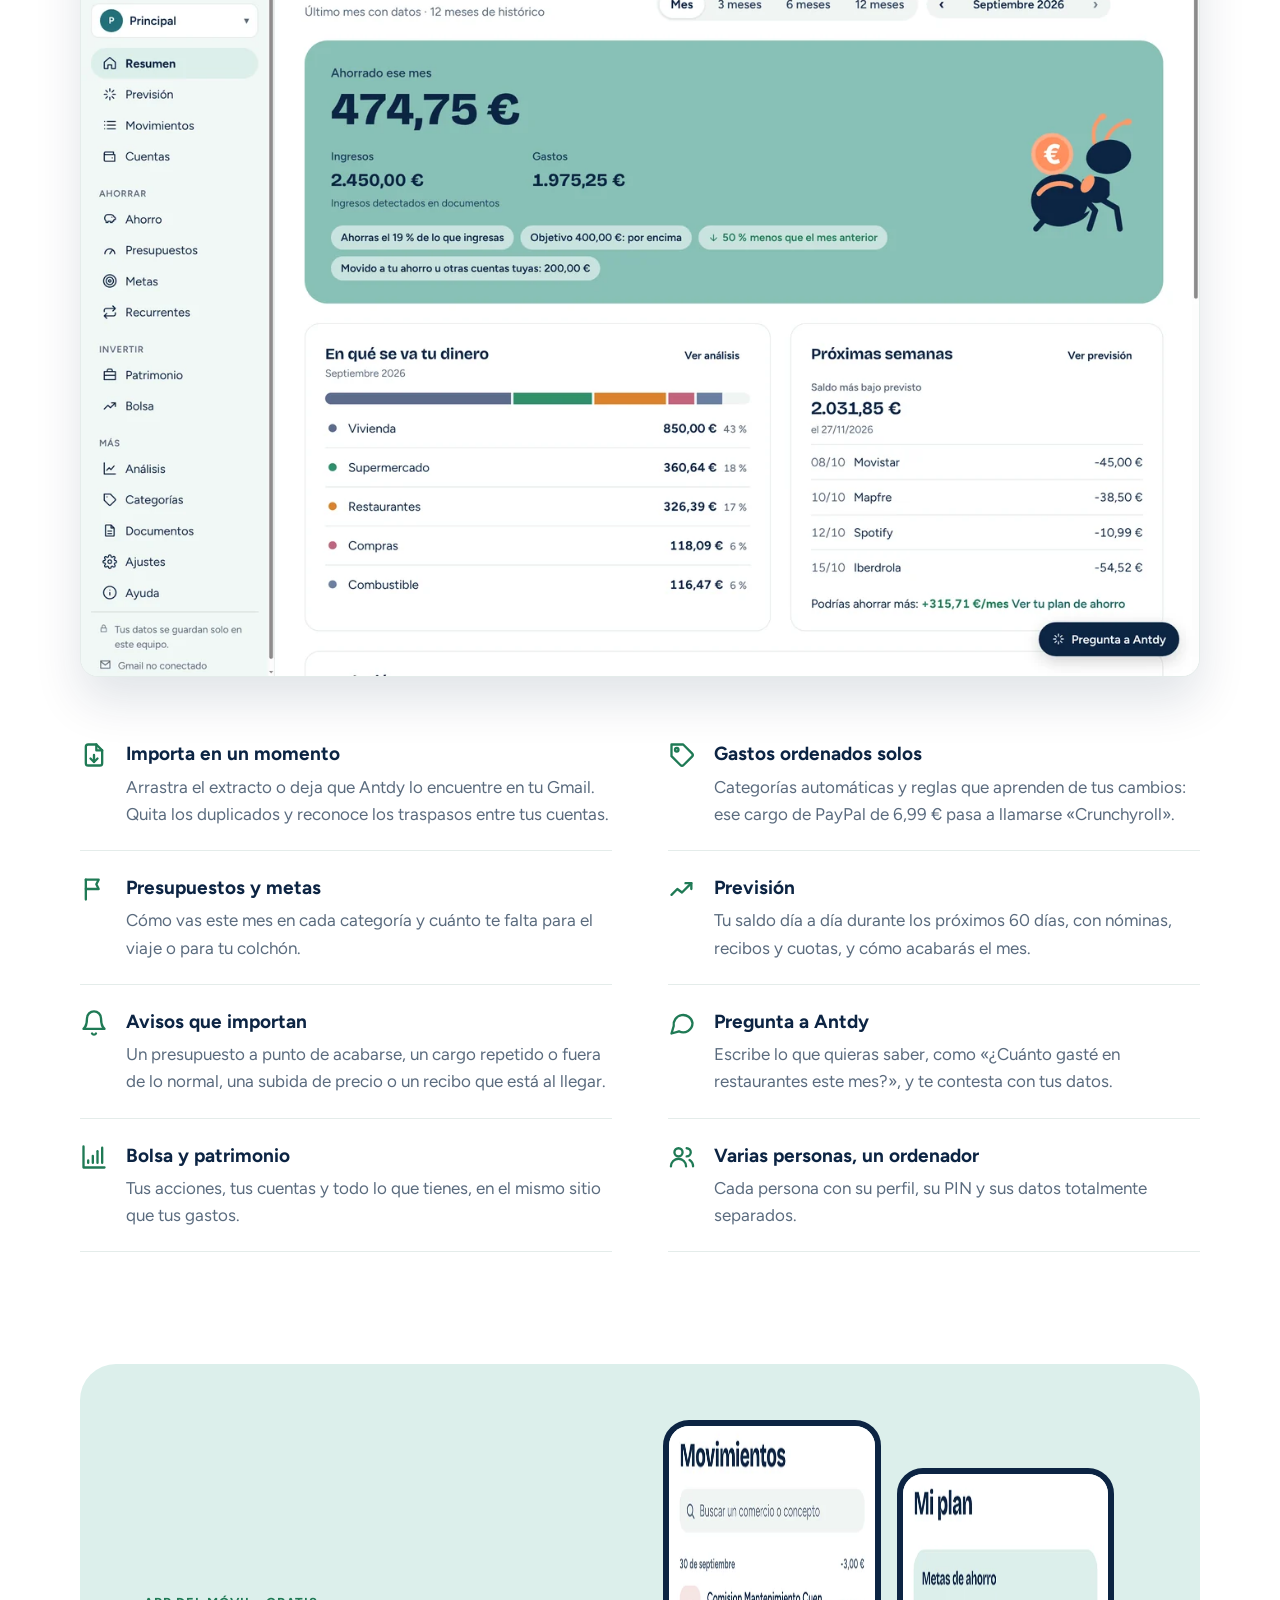
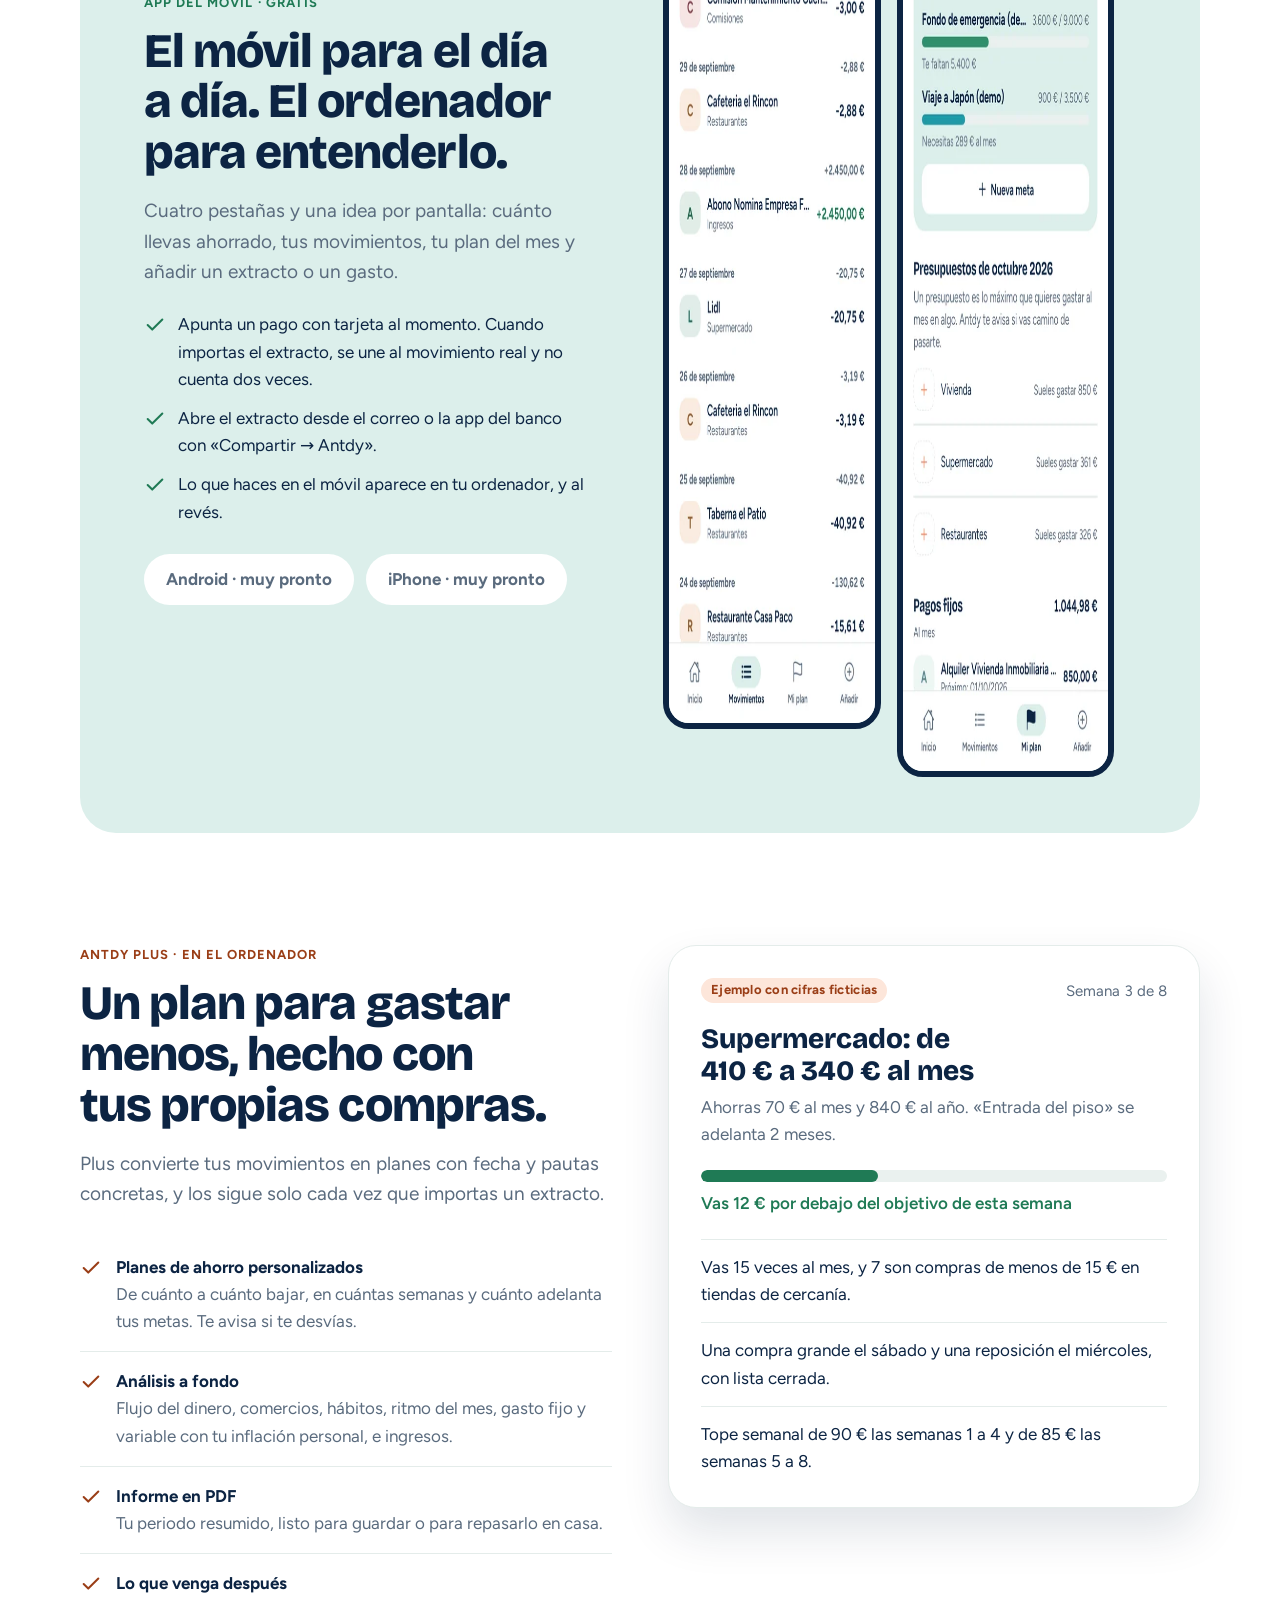
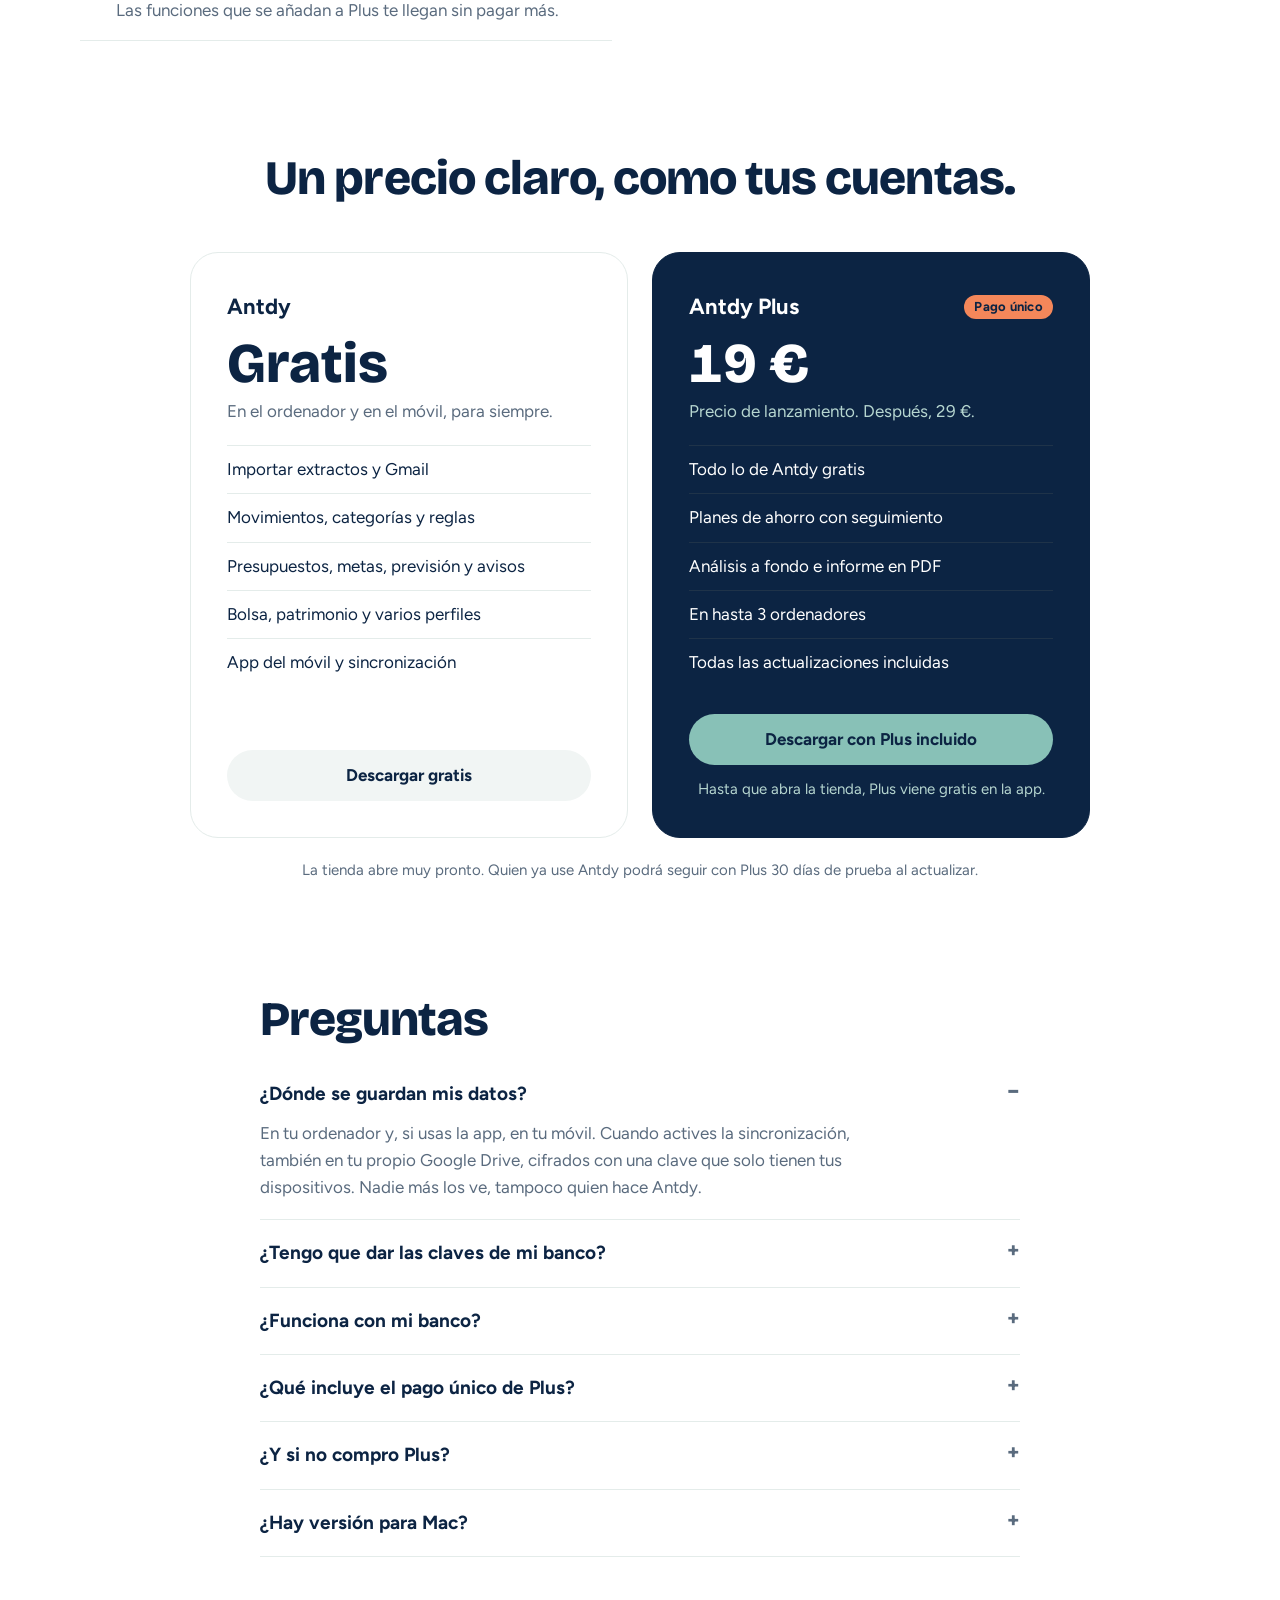
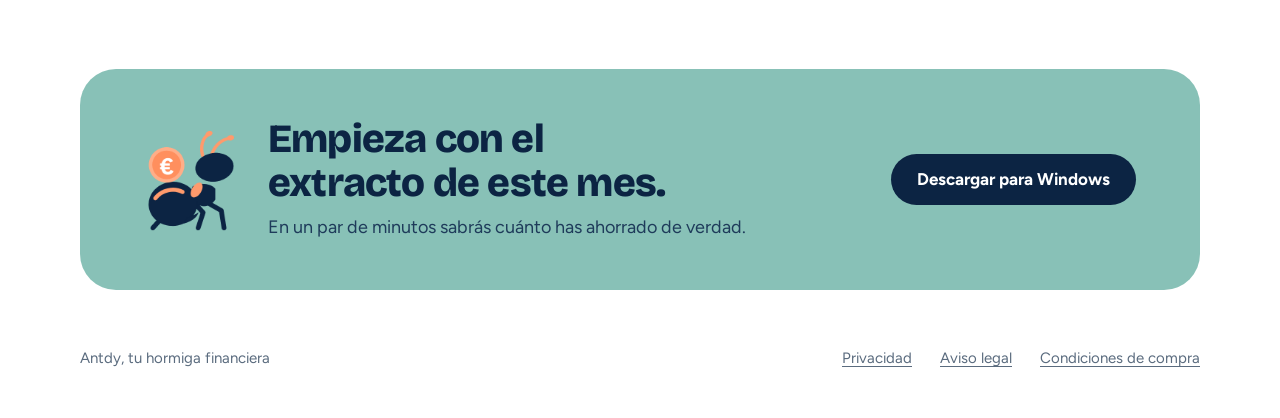
==== commit 74ec82c7: "Captura del escritorio rediseñado, en claro y oscuro Co-Authored-By: Claude Opus 5.5 (1M context) <n" ====
--- a/index.html
+++ b/index.html
@@ -303,8 +303,10 @@
     <h2 class="h2" style="margin-top: 12px;">Todo lo básico, gratis y sin fecha de caducidad.</h2>
     <div class="window">
       <div class="window-bar" aria-hidden="true"><span></span><span></span><span></span></div>
-      <!-- PROVISIONAL: captura del rediseño en curso (datos de demostración). Cambiarla por la definitiva. -->
-      <img src="img/escritorio.webp" alt="Resumen de Antdy en el ordenador: ahorrado ese mes 399,45 € y en qué se va tu dinero (datos de ejemplo)" width="1345" height="640">
+      <picture>
+        <source srcset="img/escritorio-oscuro.webp" media="(prefers-color-scheme: dark)">
+        <img src="img/escritorio.webp" alt="Resumen de Antdy en el ordenador: ahorrado ese mes 474,75 €, en qué se va tu dinero y próximas semanas (datos de ejemplo)" width="1360" height="900">
+      </picture>
     </div>
     <div class="features">
       <div class="feature">
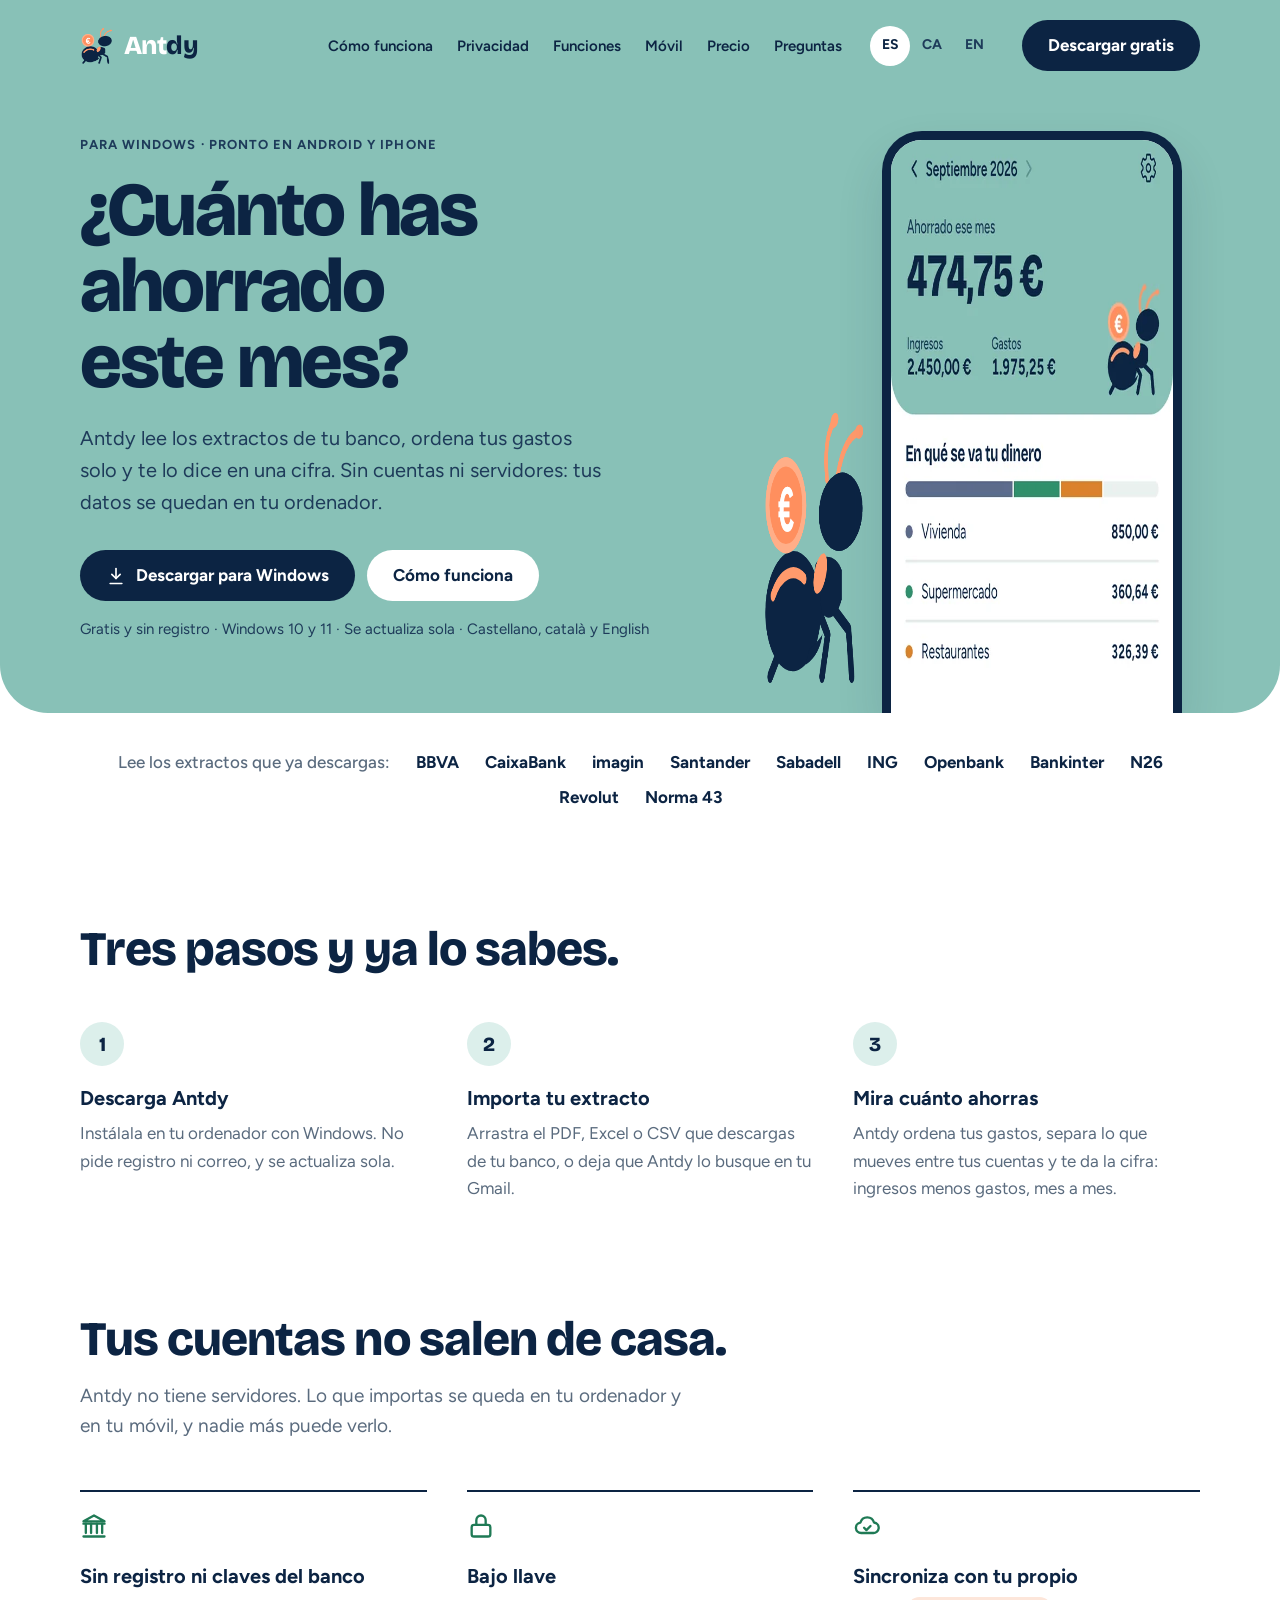
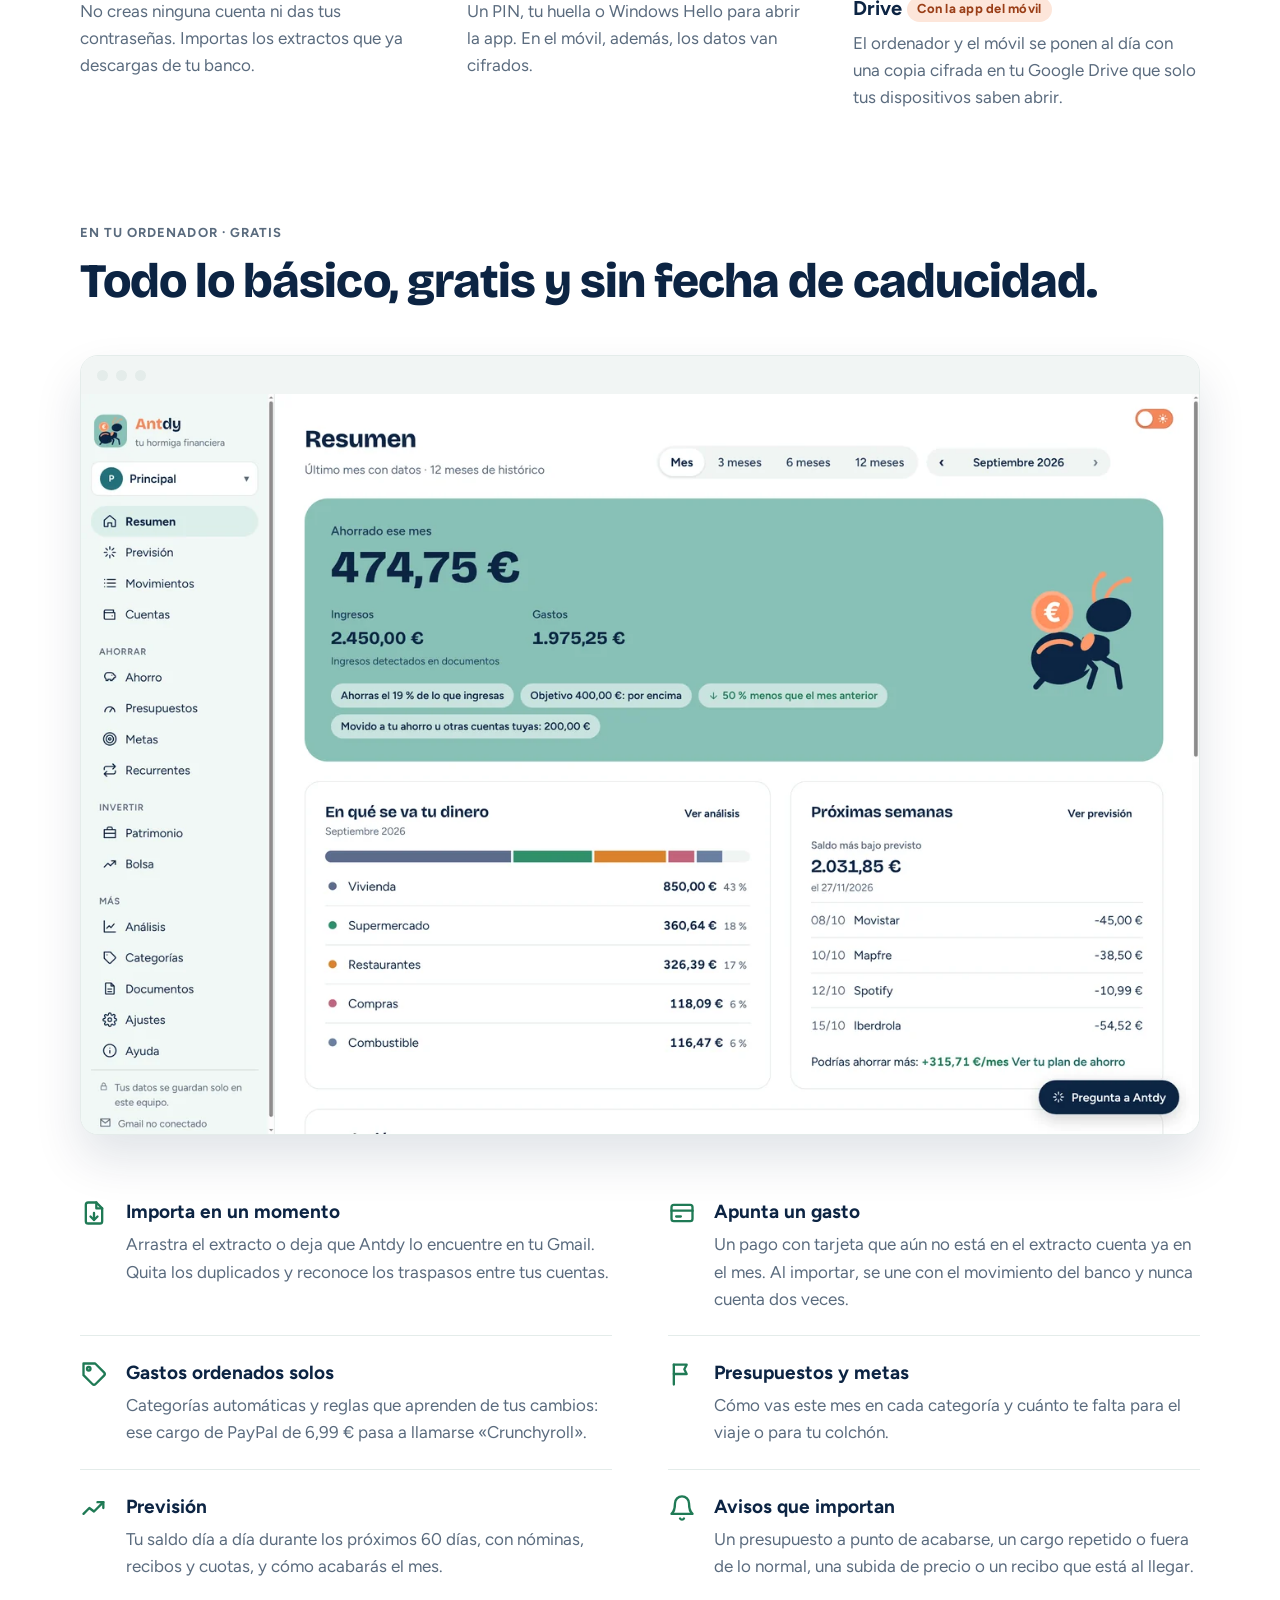
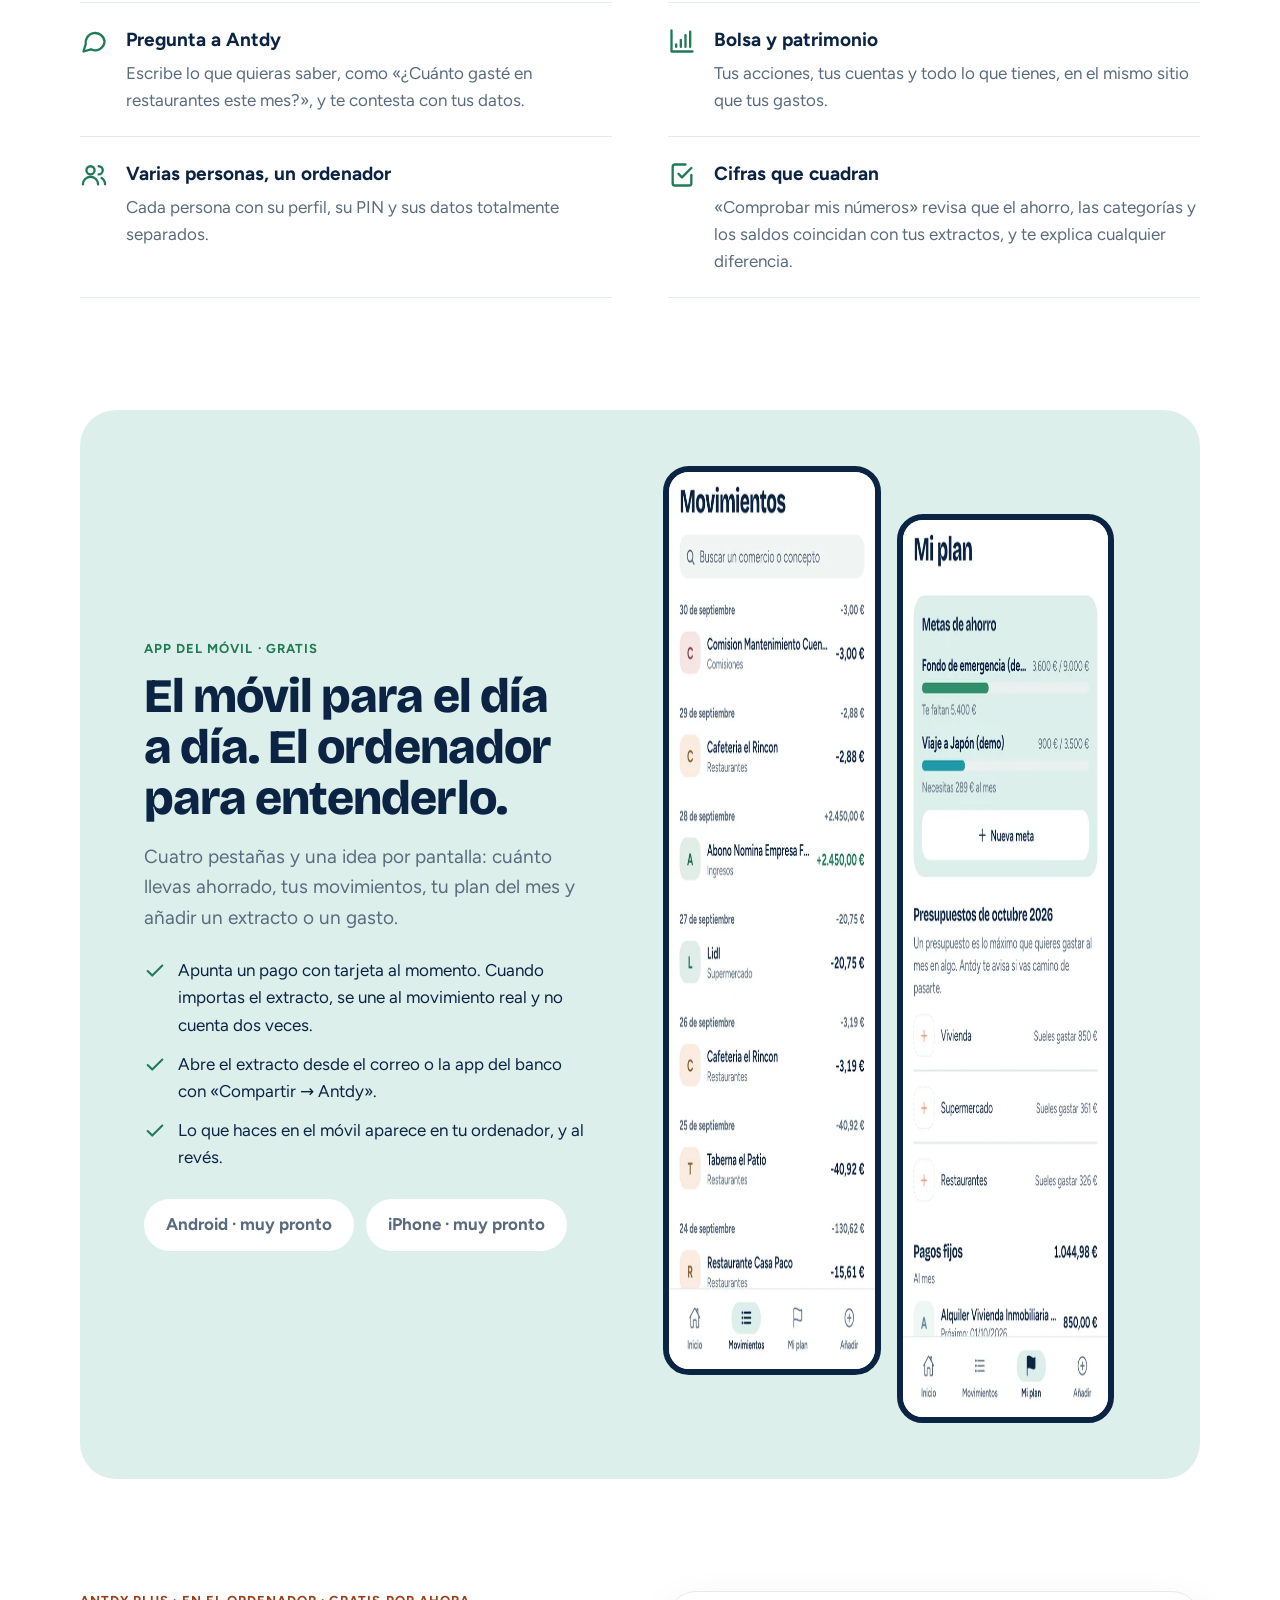
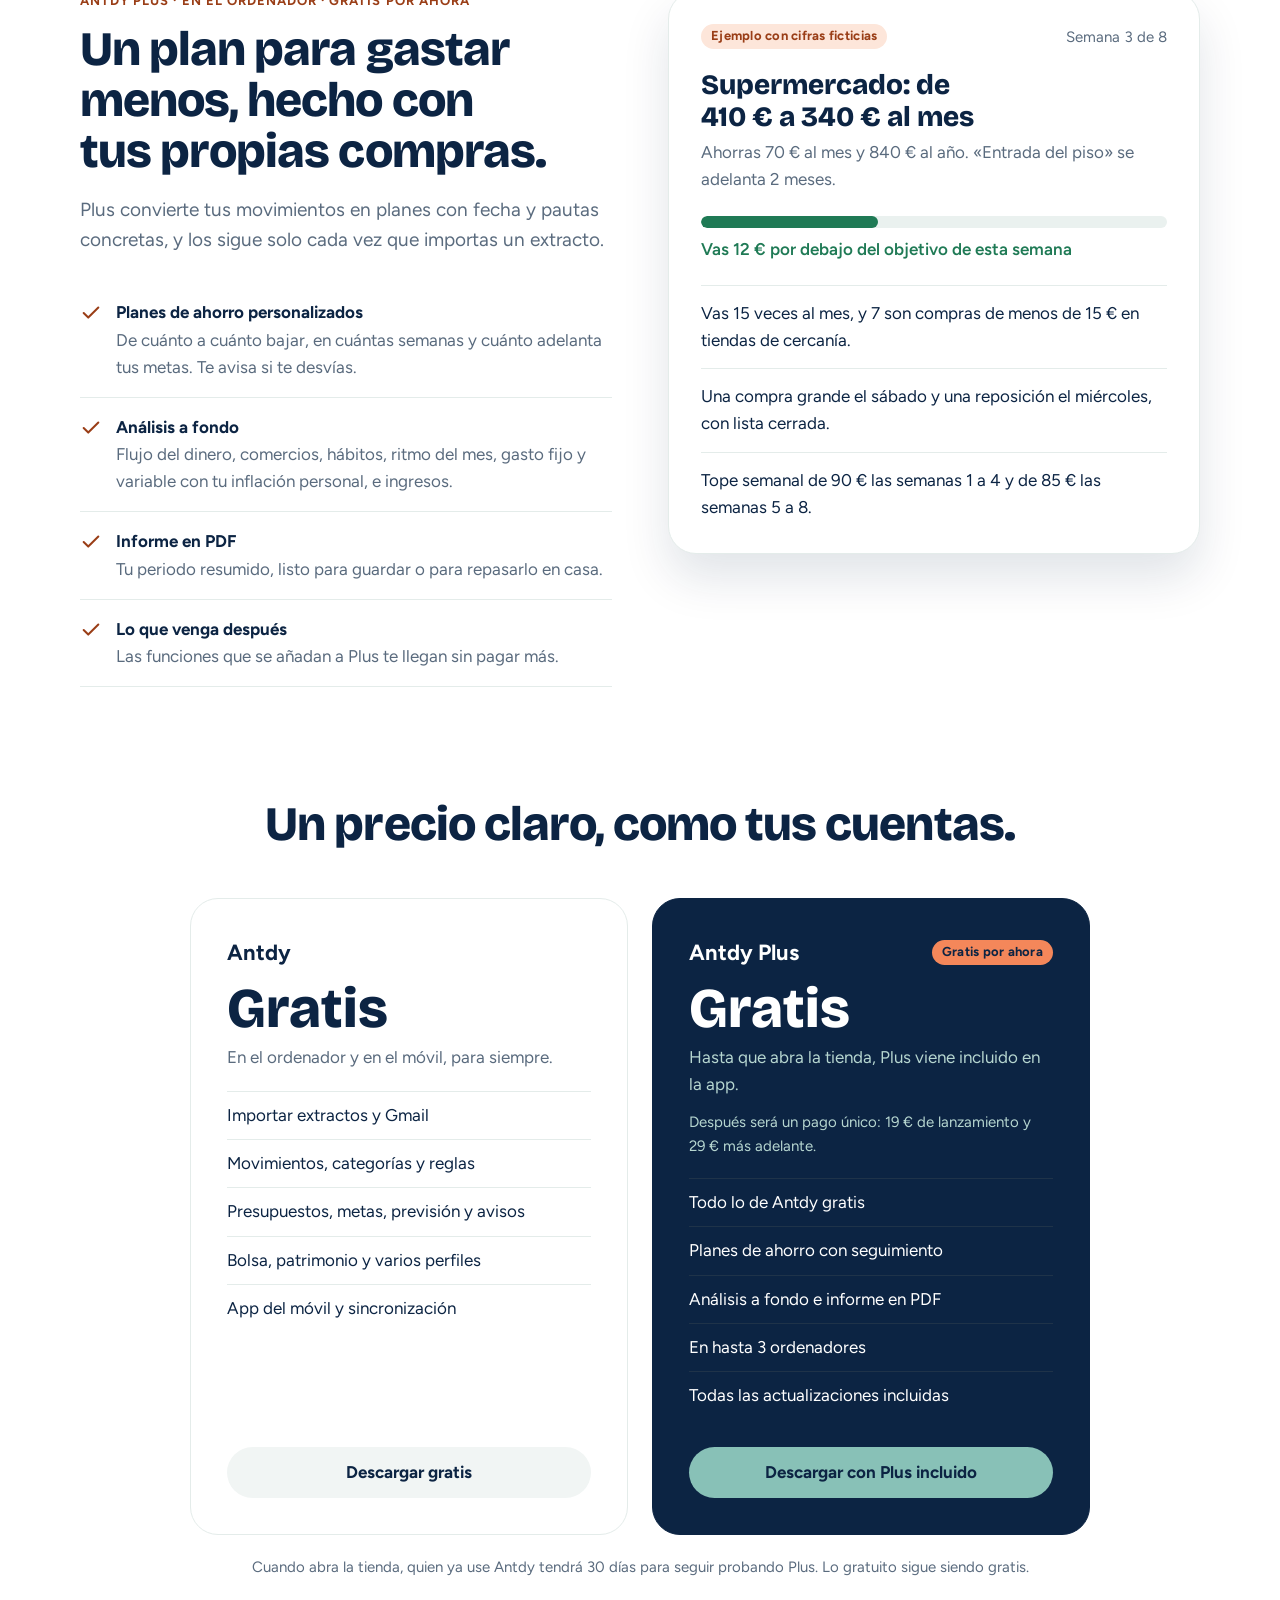
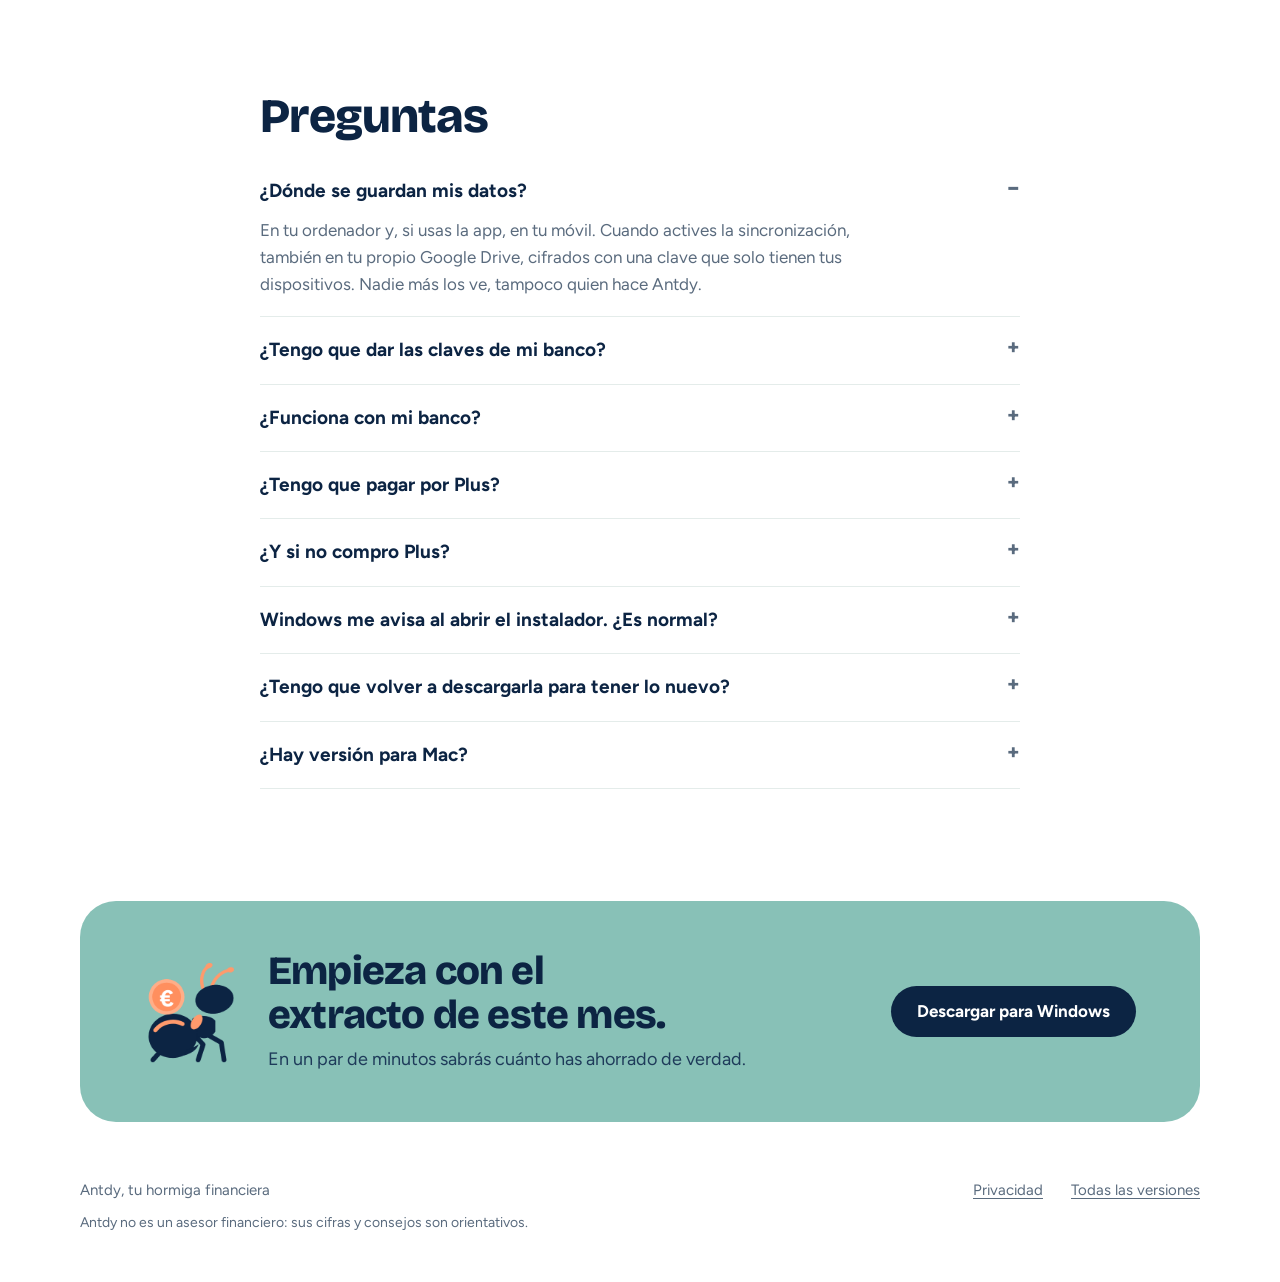
==== commit 2b247a6d: "Web: cómo funciona, Plus gratis por ahora, más bancos, català e inglés - Tres pasos «Cómo funciona»," ====
--- a/index.html
+++ b/index.html
@@ -6,227 +6,29 @@
 <title>Antdy, tu hormiga financiera</title>
 <meta name="description" content="Antdy lee los extractos de tu banco, ordena tus gastos y te dice cuánto ahorras cada mes. Gratis para Windows. Tus datos se quedan en tu ordenador.">
 <meta name="theme-color" content="#88C1B7">
+<meta name="color-scheme" content="light dark">
 <meta property="og:type" content="website">
+<meta property="og:locale" content="es_ES">
+<meta property="og:site_name" content="Antdy">
 <meta property="og:title" content="Antdy, tu hormiga financiera">
 <meta property="og:description" content="Sabe cuánto ahorras de verdad, sin dar tus datos a nadie. Gratis para Windows.">
 <meta property="og:url" content="https://davidescobar98.github.io/antdy/">
 <meta property="og:image" content="https://davidescobar98.github.io/antdy/img/icono.png">
+<meta name="twitter:card" content="summary">
 <link rel="canonical" href="https://davidescobar98.github.io/antdy/">
+<link rel="alternate" hreflang="es" href="https://davidescobar98.github.io/antdy/">
+<link rel="alternate" hreflang="ca" href="https://davidescobar98.github.io/antdy/ca/">
+<link rel="alternate" hreflang="en" href="https://davidescobar98.github.io/antdy/en/">
+<link rel="alternate" hreflang="x-default" href="https://davidescobar98.github.io/antdy/">
 <link rel="icon" type="image/png" href="img/favicon.png">
 <link rel="apple-touch-icon" href="img/icono.png">
-<style>
-/* Calma aguamarina, como la app: bloque aguamarina arriba, página blanca, listas con líneas finas y naranja solo para lo que pide atención. */
-/* fuentes:inicio */
-@font-face { font-family: 'Bricolage Grotesque'; font-style: normal; font-weight: 600 800; font-display: swap; src: url('fuentes/bricolage-grotesque.woff2') format('woff2'); }
-@font-face { font-family: 'Figtree'; font-style: normal; font-weight: 400 700; font-display: swap; src: url('fuentes/figtree.woff2') format('woff2'); }
-/* fuentes:fin */
-:root {
-  --bg: #FFFFFF;
-  --surface: #F1F5F4;
-  --soft: #DCEFEB;
-  --hero: #88C1B7;
-  --hero-ink: #0C2443;
-  --hero-muted: #1E3B5A;
-  --ink: #0C2443;
-  --muted: #5A6B7E;
-  --line: #E4ECEA;
-  --accent: #F4875A;
-  --accent-ink: #9A3E17;
-  --accent-soft: #FDE6DA;
-  --button: #0C2443;
-  --button-ink: #FFFFFF;
-  --chip: #FFFFFF;
-  --chip-ink: #0C2443;
-  --good: #1F7A55;
-  --track: #EAF1EF;
-  --plus-bg: #0C2443;
-  --plus-ink: #FFFFFF;
-  --plus-muted: #B6D6D0;
-  --plus-line: #1F3349;
-  --plus-button: #88C1B7;
-  --plus-button-ink: #0C2443;
-  --frame: #0C2443;
-  --logo-ant: #FFFFFF;
-  --shadow: 0 24px 48px rgba(12, 36, 67, 0.12);
-  --display: 'Bricolage Grotesque', 'Figtree', system-ui, -apple-system, 'Segoe UI', sans-serif;
-  --body: 'Figtree', system-ui, -apple-system, 'Segoe UI', Roboto, sans-serif;
-  --max: 1120px;
-  --gutter: 20px;
-}
-@media (prefers-color-scheme: dark) {
-  :root:not([data-theme="light"]) {
-    --bg: #0B1828; --surface: #13243A; --soft: #16343A; --hero: #1F4D4C; --hero-ink: #EAF7F4; --hero-muted: #B6D6D0;
-    --ink: #EAF2F7; --muted: #A7B7C6; --line: #1F3349; --accent: #FF9A6C; --accent-ink: #FFB48F; --accent-soft: #3A2418;
-    --button: #88C1B7; --button-ink: #0B1828; --chip: #0B1828; --chip-ink: #EAF7F4; --good: #6FD3A5; --track: #1E3247;
-    --plus-bg: #1F4D4C; --plus-ink: #EAF7F4; --plus-muted: #B6D6D0; --plus-line: #2E6261; --plus-button: #EAF7F4; --plus-button-ink: #0B1828;
-    --frame: #050D17; --logo-ant: #FF9A6C; --shadow: 0 24px 48px rgba(0, 0, 0, 0.35);
-    color-scheme: dark;
-  }
-}
-:root[data-theme="dark"] {
-  --bg: #0B1828; --surface: #13243A; --soft: #16343A; --hero: #1F4D4C; --hero-ink: #EAF7F4; --hero-muted: #B6D6D0;
-  --ink: #EAF2F7; --muted: #A7B7C6; --line: #1F3349; --accent: #FF9A6C; --accent-ink: #FFB48F; --accent-soft: #3A2418;
-  --button: #88C1B7; --button-ink: #0B1828; --chip: #0B1828; --chip-ink: #EAF7F4; --good: #6FD3A5; --track: #1E3247;
-  --plus-bg: #1F4D4C; --plus-ink: #EAF7F4; --plus-muted: #B6D6D0; --plus-line: #2E6261; --plus-button: #EAF7F4; --plus-button-ink: #0B1828;
-  --frame: #050D17; --logo-ant: #FF9A6C; --shadow: 0 24px 48px rgba(0, 0, 0, 0.35);
-  color-scheme: dark;
-}
-
-*, *::before, *::after { box-sizing: border-box; }
-html { scroll-behavior: smooth; }
-@media (prefers-reduced-motion: reduce) { html { scroll-behavior: auto; } }
-body { margin: 0; background: var(--bg); color: var(--ink); font-family: var(--body); font-size: 1.0625rem; line-height: 1.6; -webkit-font-smoothing: antialiased; }
-img { max-width: 100%; display: block; }
-a { color: inherit; }
-a:focus-visible, summary:focus-visible { outline: 3px solid var(--accent); outline-offset: 3px; border-radius: 6px; }
-h1, h2, h3 { margin: 0; text-wrap: balance; }
-p { margin: 0; }
-.wrap { max-width: var(--max); margin-inline: auto; }
-.band { padding-inline: var(--gutter); }
-
-.eyebrow { font-size: 0.8125rem; font-weight: 700; letter-spacing: 0.08em; text-transform: uppercase; color: var(--muted); }
-.h2 { font-family: var(--display); font-weight: 800; font-size: clamp(2rem, 4.2vw, 3rem); line-height: 1.06; letter-spacing: -0.02em; }
-.lead { font-size: 1.1875rem; color: var(--muted); max-width: 38rem; }
-.num { font-variant-numeric: tabular-nums; }
-
-.btn { display: inline-flex; align-items: center; justify-content: center; gap: 10px; min-height: 48px; padding: 12px 26px; border-radius: 999px; font-weight: 700; text-decoration: none; background: var(--button); color: var(--button-ink); transition: transform 0.15s ease; }
-.btn:hover { transform: translateY(-1px); }
-.btn-quiet { background: var(--chip); color: var(--chip-ink); }
-@media (prefers-reduced-motion: reduce) { .btn { transition: none; } .btn:hover { transform: none; } }
-.pill { display: inline-flex; align-items: center; min-height: 48px; padding: 12px 22px; border-radius: 999px; font-weight: 700; background: var(--chip); color: var(--muted); }
-.tag { display: inline-block; padding: 2px 10px; border-radius: 999px; font-size: 0.8125rem; font-weight: 700; letter-spacing: 0.02em; background: var(--accent-soft); color: var(--accent-ink); vertical-align: 0.15em; }
-
-/* Cabecera aguamarina, con el mismo borde redondeado que el bloque del mes en la app */
-.hero { background: var(--hero); color: var(--hero-ink); border-radius: 0 0 48px 48px; overflow: hidden; }
-.nav { display: flex; flex-wrap: wrap; align-items: center; gap: 12px 28px; padding-block: 20px; }
-.logo { display: flex; align-items: center; gap: 10px; margin-right: auto; text-decoration: none; }
-.logo img { width: 34px; height: auto; }
-.wordmark { font-family: var(--display); font-weight: 800; font-size: 1.625rem; letter-spacing: -0.02em; color: var(--hero-ink); }
-.wordmark b { font-weight: 800; color: var(--logo-ant); }
-.nav-links { display: flex; flex-wrap: wrap; gap: 4px 24px; font-weight: 600; font-size: 0.9375rem; }
-.nav-links a { text-decoration: none; padding-block: 10px; }
-.nav-links a:hover { text-decoration: underline; text-underline-offset: 4px; }
-.hero-grid { display: grid; grid-template-columns: minmax(0, 1.15fr) minmax(0, 0.85fr); gap: 40px; align-items: end; padding-top: 40px; }
-.hero-copy { padding-bottom: 72px; }
-.hero-copy .eyebrow { color: var(--hero-muted); }
-.hero h1 { font-family: var(--display); font-weight: 800; font-size: clamp(2.75rem, 6.2vw, 4.75rem); line-height: 1; letter-spacing: -0.03em; margin-top: 16px; }
-.hero-copy > p.sub { margin-top: 22px; font-size: 1.25rem; color: var(--hero-muted); max-width: 33rem; }
-.hero-actions { display: flex; flex-wrap: wrap; gap: 12px; margin-top: 32px; }
-.hero-note { margin-top: 16px; font-size: 0.9375rem; color: var(--hero-muted); }
-.hero-visual { display: flex; justify-content: center; align-items: flex-end; gap: 12px; }
-.phone-cut { width: min(300px, 70%); border: 9px solid var(--frame); border-bottom: 0; border-radius: 40px 40px 0 0; overflow: hidden; background: #FFFFFF; box-shadow: var(--shadow); }
-.hero-ant { flex: none; width: min(110px, 24%); margin-bottom: 28px; }
-
-/* Formatos que lee */
-.formats { display: flex; flex-wrap: wrap; justify-content: center; gap: 8px 26px; padding-block: 36px 0; font-weight: 700; }
-.formats span:first-child { font-weight: 500; color: var(--muted); }
-
-/* Privacidad */
-.section { padding-top: 112px; }
-.trio { display: grid; grid-template-columns: repeat(3, minmax(0, 1fr)); gap: 40px; margin-top: 48px; }
-.trio > div { border-top: 2px solid var(--ink); padding-top: 20px; }
-.trio h3 { font-size: 1.25rem; font-weight: 700; margin: 12px 0 6px; }
-.trio p { color: var(--muted); }
-.icon { width: 28px; height: 28px; color: var(--good); }
-
-/* En el ordenador */
-.window { margin-top: 48px; border-radius: 18px; overflow: hidden; background: var(--bg); border: 1px solid var(--line); box-shadow: var(--shadow); }
-.window-bar { display: flex; align-items: center; gap: 8px; height: 38px; padding-inline: 16px; background: var(--surface); }
-.window-bar span { width: 11px; height: 11px; border-radius: 50%; background: var(--line); }
-.window img { width: 100%; height: auto; }
-.features { display: grid; grid-template-columns: repeat(2, minmax(0, 1fr)); column-gap: 56px; margin-top: 40px; }
-.feature { display: flex; gap: 18px; padding-block: 22px; border-bottom: 1px solid var(--line); }
-.feature .icon { flex: none; margin-top: 2px; }
-.feature h3 { font-size: 1.1875rem; font-weight: 700; margin-bottom: 4px; }
-.feature p { color: var(--muted); }
-
-/* Móvil */
-.mobile { background: var(--soft); border-radius: 36px; padding: 56px clamp(24px, 5vw, 64px); display: grid; grid-template-columns: minmax(0, 1fr) minmax(0, 1.1fr); gap: 48px; align-items: center; }
-.mobile .eyebrow { color: var(--good); }
-.mobile .lead { color: var(--muted); margin-top: 18px; }
-.checks { list-style: none; padding: 0; margin: 24px 0 0; display: grid; gap: 12px; }
-.checks li { display: flex; gap: 12px; }
-.checks svg { flex: none; width: 22px; height: 22px; margin-top: 3px; color: var(--good); }
-.store-row { display: flex; flex-wrap: wrap; gap: 12px; margin-top: 28px; }
-.phones { display: flex; justify-content: center; gap: 16px; }
-.phone { width: 44%; max-width: 220px; border: 6px solid var(--frame); border-radius: 26px; overflow: hidden; background: #FFFFFF; }
-.phones .phone:nth-child(2) { margin-top: 48px; }
-
-/* Plus */
-.plus { display: grid; grid-template-columns: minmax(0, 1fr) minmax(0, 1fr); gap: 56px; align-items: start; }
-.plus .eyebrow { color: var(--accent-ink); }
-.plus-list { margin-top: 28px; }
-.plus-list > div { display: flex; gap: 14px; padding-block: 16px; border-bottom: 1px solid var(--line); }
-.plus-list svg { flex: none; width: 22px; height: 22px; margin-top: 3px; color: var(--accent-ink); }
-.plus-list span { color: var(--muted); }
-.plan { border: 1px solid var(--line); border-radius: 28px; padding: 32px; background: var(--bg); box-shadow: var(--shadow); }
-.plan-top { display: flex; flex-wrap: wrap; justify-content: space-between; align-items: center; gap: 12px; color: var(--muted); font-size: 0.9375rem; }
-.plan h3 { font-family: var(--display); font-weight: 800; font-size: 1.75rem; line-height: 1.15; margin: 20px 0 6px; }
-.plan .bar { height: 12px; border-radius: 999px; background: var(--track); overflow: hidden; margin-top: 22px; }
-.plan .bar div { width: 38%; height: 100%; border-radius: 999px; background: var(--good); }
-.plan .ok { margin-top: 8px; font-weight: 600; color: var(--good); }
-.plan ul { list-style: none; padding: 0; margin: 22px 0 0; border-top: 1px solid var(--line); }
-.plan li { padding-block: 14px; border-bottom: 1px solid var(--line); }
-.plan li:last-child { border-bottom: 0; padding-bottom: 0; }
-
-/* Precio */
-.prices { display: grid; grid-template-columns: repeat(2, minmax(0, 1fr)); gap: 24px; max-width: 900px; margin: 48px auto 0; }
-.price { border-radius: 28px; padding: 36px; display: flex; flex-direction: column; border: 1px solid var(--line); }
-.price h3 { font-size: 1.375rem; font-weight: 700; }
-.price .amount { font-family: var(--display); font-weight: 800; font-size: 3.5rem; line-height: 1.1; margin-top: 8px; }
-.price .terms { color: var(--muted); margin-top: 4px; }
-.price ul { list-style: none; padding: 0; margin: 20px 0 28px; }
-.price li { padding-block: 10px; border-top: 1px solid var(--line); }
-.price .btn { margin-top: auto; }
-.price .btn-quiet { background: var(--surface); }
-.price-plus { background: var(--plus-bg); color: var(--plus-ink); border-color: var(--plus-bg); }
-.price-plus .terms { color: var(--plus-muted); }
-.price-plus li { border-top-color: var(--plus-line); }
-.price-plus .btn { background: var(--plus-button); color: var(--plus-button-ink); }
-.price-plus .trial { margin-top: 12px; text-align: center; font-size: 0.9375rem; color: var(--plus-muted); }
-.price-head { display: flex; flex-wrap: wrap; justify-content: space-between; align-items: center; gap: 8px; }
-.price-head .tag { background: var(--accent); color: #0C2443; }
-.fine { text-align: center; color: var(--muted); font-size: 0.9375rem; margin-top: 20px; }
-
-/* Preguntas */
-.faq { max-width: 760px; margin-inline: auto; }
-.faq details { border-bottom: 1px solid var(--line); padding-block: 18px; }
-.faq summary { cursor: pointer; font-weight: 700; font-size: 1.1875rem; list-style: none; display: flex; justify-content: space-between; gap: 16px; }
-.faq summary::-webkit-details-marker { display: none; }
-.faq summary::after { content: '+'; font-family: var(--display); font-size: 1.5rem; line-height: 1; color: var(--muted); }
-.faq details[open] summary::after { content: '−'; }
-.faq details p { margin-top: 10px; color: var(--muted); max-width: 40rem; }
-
-/* Descargar */
-.cta { background: var(--hero); color: var(--hero-ink); border-radius: 36px; padding: 48px clamp(24px, 5vw, 64px); display: flex; flex-wrap: wrap; align-items: center; gap: 28px; }
-.cta img { width: 96px; height: auto; }
-.cta > div { flex: 1 1 320px; min-width: 0; }
-.cta h2 { font-family: var(--display); font-weight: 800; font-size: clamp(1.75rem, 3.4vw, 2.5rem); line-height: 1.1; letter-spacing: -0.02em; }
-.cta p { margin-top: 8px; color: var(--hero-muted); font-size: 1.125rem; }
-.cta .version { margin-top: 10px; font-size: 0.875rem; }
-
-.footer { display: flex; flex-wrap: wrap; gap: 10px 28px; padding-block: 56px 48px; color: var(--muted); font-size: 0.9375rem; }
-.footer span:first-child { margin-right: auto; }
-.footer a { text-underline-offset: 3px; }
-
-@media (max-width: 900px) {
-  .hero-grid, .mobile, .plus { grid-template-columns: minmax(0, 1fr); }
-  .hero-copy { padding-bottom: 8px; }
-  .trio { grid-template-columns: minmax(0, 1fr); gap: 32px; }
-  .features, .prices { grid-template-columns: minmax(0, 1fr); }
-  .section { padding-top: 88px; }
-}
-@media (max-width: 520px) {
-  :root { --gutter: 16px; }
-  .hero { border-radius: 0 0 32px 32px; }
-  .nav-links { order: 3; width: 100%; gap: 0 18px; }
-  .mobile, .cta { border-radius: 28px; }
-  .price, .plan { padding: 26px; }
-  .phones { gap: 10px; }
-}
-</style>
+<link rel="stylesheet" href="estilos.css">
+<script type="application/ld+json">
+{"@context": "https://schema.org", "@type": "SoftwareApplication", "name": "Antdy", "applicationCategory": "FinanceApplication", "operatingSystem": "Windows 10, Windows 11", "inLanguage": ["es", "ca", "en"], "url": "https://davidescobar98.github.io/antdy/", "image": "https://davidescobar98.github.io/antdy/img/icono.png", "description": "Antdy lee los extractos de tu banco, ordena tus gastos y te dice cuánto ahorras cada mes. Tus datos se quedan en tu ordenador.", "offers": {"@type": "Offer", "price": "0", "priceCurrency": "EUR"}}
+</script>
 </head>
 <body>
+<a class="skip" href="#contenido">Saltar al contenido</a>
 
 <header class="hero band">
   <div class="wrap">
@@ -236,11 +38,17 @@
         <span class="wordmark"><b>Ant</b>dy</span>
       </a>
       <div class="nav-links">
+        <a href="#como">Cómo funciona</a>
         <a href="#privacidad">Privacidad</a>
         <a href="#ordenador">Funciones</a>
         <a href="#movil">Móvil</a>
         <a href="#precio">Precio</a>
         <a href="#preguntas">Preguntas</a>
+      </div>
+      <div class="langs" aria-label="Idioma">
+        <a href="./" lang="es" hreflang="es" aria-current="page">ES</a>
+        <a href="ca/" lang="ca" hreflang="ca">CA</a>
+        <a href="en/" lang="en" hreflang="en">EN</a>
       </div>
       <a class="btn" href="#descargar">Descargar gratis</a>
     </nav>
@@ -255,23 +63,44 @@
             <svg width="20" height="20" viewBox="0 0 24 24" fill="none" stroke="currentColor" stroke-width="2" stroke-linecap="round" stroke-linejoin="round" aria-hidden="true"><path d="M12 3v12"></path><path d="m7 10 5 5 5-5"></path><path d="M5 21h14"></path></svg>
             Descargar para Windows
           </a>
-          <a class="btn btn-quiet" href="#precio">Ver qué es gratis</a>
+          <a class="btn btn-quiet" href="#como">Cómo funciona</a>
         </div>
-        <p class="hero-note">Gratis · Windows 10 y 11 · Castellano, català y English</p>
+        <p class="hero-note">Gratis y sin registro · Windows 10 y 11 · Se actualiza sola · Castellano, català y English</p>
       </div>
       <div class="hero-visual">
         <img class="hero-ant" src="img/hormiga.png" alt="" width="260" height="280">
         <div class="phone-cut">
-          <img src="img/movil-inicio.webp" alt="Inicio de Antdy: ahorrado ese mes 474,75 €, con ingresos de 2.450,00 € y gastos de 1.975,25 € (datos de ejemplo)" width="520" height="573">
+          <img src="img/movil-inicio.webp" alt="Inicio de Antdy: ahorrado ese mes 474,75&nbsp;€, con ingresos de 2.450,00&nbsp;€ y gastos de 1.975,25&nbsp;€ (datos de ejemplo)" width="520" height="573">
         </div>
       </div>
     </div>
   </div>
 </header>
 
+<main id="contenido">
 <div class="band">
-  <p class="wrap formats"><span>Lee los extractos que ya descargas:</span><span>BBVA</span><span>CaixaBank</span><span>Norma 43</span><span>PDF</span><span>Excel</span><span>CSV</span></p>
+  <p class="wrap formats"><span>Lee los extractos que ya descargas:</span><span>BBVA</span><span>CaixaBank</span><span>imagin</span><span>Santander</span><span>Sabadell</span><span>ING</span><span>Openbank</span><span>Bankinter</span><span>N26</span><span>Revolut</span><span>Norma 43</span></p>
 </div>
+
+<section class="band section" id="como">
+  <div class="wrap">
+    <h2 class="h2">Tres pasos y ya lo sabes.</h2>
+    <ol class="steps">
+      <li>
+        <h3>Descarga Antdy</h3>
+        <p>Instálala en tu ordenador con Windows. No pide registro ni correo, y se actualiza sola.</p>
+      </li>
+      <li>
+        <h3>Importa tu extracto</h3>
+        <p>Arrastra el PDF, Excel o CSV que descargas de tu banco, o deja que Antdy lo busque en tu Gmail.</p>
+      </li>
+      <li>
+        <h3>Mira cuánto ahorras</h3>
+        <p>Antdy ordena tus gastos, separa lo que mueves entre tus cuentas y te da la cifra: ingresos menos gastos, mes a mes.</p>
+      </li>
+    </ol>
+  </div>
+</section>
 
 <section class="band section" id="privacidad">
   <div class="wrap">
@@ -290,7 +119,7 @@
       </div>
       <div>
         <svg class="icon" viewBox="0 0 24 24" fill="none" stroke="currentColor" stroke-width="2" stroke-linecap="round" stroke-linejoin="round" aria-hidden="true"><path d="M7 18a4.5 4.5 0 0 1-.6-8.96A6 6 0 0 1 18 9a4.5 4.5 0 0 1-1 9z"></path><path d="m9.5 13.5 2 2 3.5-3.5"></path></svg>
-        <h3>Sincroniza con tu propio Drive <span class="tag">Pronto</span></h3>
+        <h3>Sincroniza con tu propio Drive <span class="tag">Con la app del móvil</span></h3>
         <p>El ordenador y el móvil se ponen al día con una copia cifrada en tu Google Drive que solo tus dispositivos saben abrir.</p>
       </div>
     </div>
@@ -305,7 +134,7 @@
       <div class="window-bar" aria-hidden="true"><span></span><span></span><span></span></div>
       <picture>
         <source srcset="img/escritorio-oscuro.webp" media="(prefers-color-scheme: dark)">
-        <img src="img/escritorio.webp" alt="Resumen de Antdy en el ordenador: ahorrado ese mes 474,75 €, en qué se va tu dinero y próximas semanas (datos de ejemplo)" width="1360" height="900">
+        <img src="img/escritorio.webp" alt="Resumen de Antdy en el ordenador: ahorrado ese mes 474,75&nbsp;€, en qué se va tu dinero y próximas semanas (datos de ejemplo)" width="1360" height="900">
       </picture>
     </div>
     <div class="features">
@@ -314,8 +143,12 @@
         <div><h3>Importa en un momento</h3><p>Arrastra el extracto o deja que Antdy lo encuentre en tu Gmail. Quita los duplicados y reconoce los traspasos entre tus cuentas.</p></div>
       </div>
       <div class="feature">
+        <svg class="icon" viewBox="0 0 24 24" fill="none" stroke="currentColor" stroke-width="2" stroke-linecap="round" stroke-linejoin="round" aria-hidden="true"><rect x="3" y="5" width="18" height="14" rx="2"></rect><path d="M3 10h18"></path><path d="M7 15h4"></path></svg>
+        <div><h3>Apunta un gasto</h3><p>Un pago con tarjeta que aún no está en el extracto cuenta ya en el mes. Al importar, se une con el movimiento del banco y nunca cuenta dos veces.</p></div>
+      </div>
+      <div class="feature">
         <svg class="icon" viewBox="0 0 24 24" fill="none" stroke="currentColor" stroke-width="2" stroke-linecap="round" stroke-linejoin="round" aria-hidden="true"><path d="M20.6 13.4 13.4 20.6a2 2 0 0 1-2.8 0L3 13V3h10l7.6 7.6a2 2 0 0 1 0 2.8z"></path><circle cx="7.5" cy="7.5" r="1.5"></circle></svg>
-        <div><h3>Gastos ordenados solos</h3><p>Categorías automáticas y reglas que aprenden de tus cambios: ese cargo de PayPal de 6,99 € pasa a llamarse «Crunchyroll».</p></div>
+        <div><h3>Gastos ordenados solos</h3><p>Categorías automáticas y reglas que aprenden de tus cambios: ese cargo de PayPal de 6,99&nbsp;€ pasa a llamarse «Crunchyroll».</p></div>
       </div>
       <div class="feature">
         <svg class="icon" viewBox="0 0 24 24" fill="none" stroke="currentColor" stroke-width="2" stroke-linecap="round" stroke-linejoin="round" aria-hidden="true"><path d="M5 21V4"></path><path d="M5 4h11l-2 4 2 4H5"></path></svg>
@@ -340,6 +173,10 @@
       <div class="feature">
         <svg class="icon" viewBox="0 0 24 24" fill="none" stroke="currentColor" stroke-width="2" stroke-linecap="round" stroke-linejoin="round" aria-hidden="true"><circle cx="9" cy="8" r="3.5"></circle><path d="M2.5 20a6.5 6.5 0 0 1 13 0"></path><path d="M16 4.5a3.5 3.5 0 0 1 0 7"></path><path d="M18.5 14.5A6.5 6.5 0 0 1 21.5 20"></path></svg>
         <div><h3>Varias personas, un ordenador</h3><p>Cada persona con su perfil, su PIN y sus datos totalmente separados.</p></div>
+      </div>
+      <div class="feature">
+        <svg class="icon" viewBox="0 0 24 24" fill="none" stroke="currentColor" stroke-width="2" stroke-linecap="round" stroke-linejoin="round" aria-hidden="true"><path d="M9 11l3 3 8-8"></path><path d="M20 12v7a2 2 0 0 1-2 2H6a2 2 0 0 1-2-2V5a2 2 0 0 1 2-2h9"></path></svg>
+        <div><h3>Cifras que cuadran</h3><p>«Comprobar mis números» revisa que el ahorro, las categorías y los saldos coincidan con tus extractos, y te explica cualquier diferencia.</p></div>
       </div>
     </div>
   </div>
@@ -371,7 +208,7 @@
 <section class="band section" id="plus">
   <div class="wrap plus">
     <div>
-      <p class="eyebrow">Antdy Plus · en el ordenador</p>
+      <p class="eyebrow">Antdy Plus · en el ordenador · gratis por ahora</p>
       <h2 class="h2" style="margin-top: 12px;">Un plan para gastar menos, hecho con tus propias compras.</h2>
       <p class="lead" style="margin-top: 18px;">Plus convierte tus movimientos en planes con fecha y pautas concretas, y los sigue solo cada vez que importas un extracto.</p>
       <div class="plus-list">
@@ -383,14 +220,14 @@
     </div>
     <div class="plan">
       <div class="plan-top"><span class="tag">Ejemplo con cifras ficticias</span><span class="num">Semana 3 de 8</span></div>
-      <h3>Supermercado: de 410 € a 340 € al mes</h3>
-      <p style="color: var(--muted);">Ahorras 70 € al mes y 840 € al año. «Entrada del piso» se adelanta 2 meses.</p>
+      <h3>Supermercado: de 410&nbsp;€ a 340&nbsp;€ al mes</h3>
+      <p style="color: var(--muted);">Ahorras 70&nbsp;€ al mes y 840&nbsp;€ al año. «Entrada del piso» se adelanta 2 meses.</p>
       <div class="bar" role="img" aria-label="Semana 3 de 8 del plan"><div></div></div>
-      <p class="ok">Vas 12 € por debajo del objetivo de esta semana</p>
+      <p class="ok">Vas 12&nbsp;€ por debajo del objetivo de esta semana</p>
       <ul>
-        <li>Vas 15 veces al mes, y 7 son compras de menos de 15 € en tiendas de cercanía.</li>
+        <li>Vas 15 veces al mes, y 7 son compras de menos de 15&nbsp;€ en tiendas de cercanía.</li>
         <li>Una compra grande el sábado y una reposición el miércoles, con lista cerrada.</li>
-        <li>Tope semanal de 90 € las semanas 1 a 4 y de 85 € las semanas 5 a 8.</li>
+        <li>Tope semanal de 90&nbsp;€ las semanas 1 a 4 y de 85&nbsp;€ las semanas 5 a 8.</li>
       </ul>
     </div>
   </div>
@@ -414,9 +251,10 @@
         <a class="btn btn-quiet" href="#descargar">Descargar gratis</a>
       </div>
       <div class="price price-plus">
-        <div class="price-head"><h3>Antdy Plus</h3><span class="tag">Pago único</span></div>
-        <p class="amount num">19 €</p>
-        <p class="terms">Precio de lanzamiento. Después, 29 €.</p>
+        <div class="price-head"><h3>Antdy Plus</h3><span class="tag">Gratis por ahora</span></div>
+        <p class="amount">Gratis</p>
+        <p class="terms">Hasta que abra la tienda, Plus viene incluido en la app.</p>
+        <p class="amount-note">Después será un pago único: 19&nbsp;€ de lanzamiento y 29&nbsp;€ más adelante.</p>
         <ul>
           <li>Todo lo de Antdy gratis</li>
           <li>Planes de ahorro con seguimiento</li>
@@ -426,11 +264,10 @@
         </ul>
         <!-- Cuando abra la tienda: <a class="btn" href="[enlace de pago de Lemon Squeezy]">Comprar Plus</a> y debajo «O pruébalo gratis 30 días desde la app.» -->
         <a class="btn" href="https://github.com/davidescobar98/FinANTcial-Buddy/releases/latest" data-descarga>Descargar con Plus incluido</a>
-        <p class="trial">Hasta que abra la tienda, Plus viene gratis en la app.</p>
       </div>
     </div>
     <!-- Cuando abra la tienda: «IVA incluido. Pagas con tarjeta o PayPal y recibes tu clave por correo al momento.» -->
-    <p class="fine">La tienda abre muy pronto. Quien ya use Antdy podrá seguir con Plus 30 días de prueba al actualizar.</p>
+    <p class="fine">Cuando abra la tienda, quien ya use Antdy tendrá 30 días para seguir probando Plus. Lo gratuito sigue siendo gratis.</p>
   </div>
 </section>
 
@@ -447,15 +284,23 @@
     </details>
     <details>
       <summary>¿Funciona con mi banco?</summary>
-      <p>BBVA y CaixaBank se leen directamente. De cualquier otro banco español sirve el fichero Norma 43, un Excel o un CSV, y los PDF también suelen funcionar.</p>
-    </details>
-    <details>
-      <summary>¿Qué incluye el pago único de Plus?</summary>
-      <p>Plus para siempre en hasta tres ordenadores, con todas las actualizaciones. Cuando abra la tienda podrás probarlo gratis 30 días antes de comprarlo; hasta entonces viene incluido en la app.</p>
+      <p>Lee los PDF de BBVA, CaixaBank e imagin, y los Excel o CSV que exportan BBVA, CaixaBank, imagin, Santander, Sabadell, ING, Openbank, Bankinter, N26 y Revolut. De cualquier otro banco sirve el fichero Norma 43 o un CSV con fecha, concepto e importe, y los PDF también suelen funcionar.</p>
+    </details>
+    <details>
+      <summary>¿Tengo que pagar por Plus?</summary>
+      <p>Por ahora, nada: Plus viene incluido gratis en la app. Cuando abra la tienda, un único pago te dará Plus para siempre en hasta tres ordenadores, con todas las actualizaciones, y podrás probarlo 30 días antes de decidir.</p>
     </details>
     <details>
       <summary>¿Y si no compro Plus?</summary>
       <p>Sigues usando todo lo gratuito sin límite de tiempo ni de movimientos, y tus datos siguen ahí.</p>
+    </details>
+    <details>
+      <summary>Windows me avisa al abrir el instalador. ¿Es normal?</summary>
+      <p>Sí. Antdy todavía no tiene firma digital de editor, así que Windows puede mostrar «Windows protegió su PC». Pulsa «Más información» y luego «Ejecutar de todas formas». Descárgala siempre desde esta página.</p>
+    </details>
+    <details>
+      <summary>¿Tengo que volver a descargarla para tener lo nuevo?</summary>
+      <p>No. Antdy se actualiza sola y, al abrirla tras una actualización, te enseña las novedades. Tus datos se quedan como estaban.</p>
     </details>
     <details>
       <summary>¿Hay versión para Mac?</summary>
@@ -470,37 +315,23 @@
     <div>
       <h2>Empieza con el extracto de este mes.</h2>
       <p>En un par de minutos sabrás cuánto has ahorrado de verdad.</p>
-      <p class="version num" id="version" hidden></p>
+      <p class="version num" id="version" data-label="Versión" hidden></p>
     </div>
     <a class="btn" href="https://github.com/davidescobar98/FinANTcial-Buddy/releases/latest" data-descarga>Descargar para Windows</a>
   </div>
 </section>
+</main>
 
 <footer class="band">
   <div class="wrap footer">
     <span>Antdy, tu hormiga financiera</span>
     <a href="https://davidescobar98.github.io/FinANTcial-Buddy/privacy">Privacidad</a>
     <!-- PENDIENTE: aviso legal y condiciones de compra (con el titular, el NIF y un correo de contacto). -->
-    <a href="#aviso-legal">Aviso legal</a>
-    <a href="#condiciones">Condiciones de compra</a>
+    <a href="https://github.com/davidescobar98/FinANTcial-Buddy/releases">Todas las versiones</a>
+    <p class="disclaimer">Antdy no es un asesor financiero: sus cifras y consejos son orientativos.</p>
   </div>
 </footer>
 
-<script>
-// Enlaza el botón de descarga con el instalador de la última versión publicada. Si GitHub no responde, el enlace a la página de versiones sigue sirviendo.
-(async function () {
-  try {
-    const res = await fetch('https://api.github.com/repos/davidescobar98/FinANTcial-Buddy/releases/latest', { headers: { Accept: 'application/vnd.github+json' } });
-    if (!res.ok) return;
-    const release = await res.json();
-    const setup = (release.assets || []).find(function (a) { return /^Antdy-Setup-[\d.]+\.exe$/.test(a.name); });
-    if (!setup) return;
-    document.querySelectorAll('[data-descarga]').forEach(function (a) { a.href = setup.browser_download_url; });
-    const version = document.getElementById('version');
-    version.textContent = 'Versión ' + String(release.tag_name).replace(/^v/, '') + ' · ' + Math.round(setup.size / 1048576) + ' MB';
-    version.hidden = false;
-  } catch (e) { /* sin conexión con GitHub: se queda el enlace a la página de versiones */ }
-})();
-</script>
+<script src="descarga.js" defer></script>
 </body>
 </html>
--- a/estilos.css
+++ b/estilos.css
@@ -0,0 +1,231 @@
+/* Calma aguamarina, como la app: bloque aguamarina arriba, página blanca, listas con líneas finas y naranja solo para lo que pide atención. */
+/* fuentes:inicio */
+@font-face { font-family: 'Bricolage Grotesque'; font-style: normal; font-weight: 600 800; font-display: swap; src: url('fuentes/bricolage-grotesque.woff2') format('woff2'); }
+@font-face { font-family: 'Figtree'; font-style: normal; font-weight: 400 700; font-display: swap; src: url('fuentes/figtree.woff2') format('woff2'); }
+/* fuentes:fin */
+:root {
+  --bg: #FFFFFF;
+  --surface: #F1F5F4;
+  --soft: #DCEFEB;
+  --hero: #88C1B7;
+  --hero-ink: #0C2443;
+  --hero-muted: #1E3B5A;
+  --ink: #0C2443;
+  --muted: #5A6B7E;
+  --line: #E4ECEA;
+  --accent: #F4875A;
+  --accent-ink: #9A3E17;
+  --accent-soft: #FDE6DA;
+  --button: #0C2443;
+  --button-ink: #FFFFFF;
+  --chip: #FFFFFF;
+  --chip-ink: #0C2443;
+  --good: #1F7A55;
+  --track: #EAF1EF;
+  --plus-bg: #0C2443;
+  --plus-ink: #FFFFFF;
+  --plus-muted: #B6D6D0;
+  --plus-line: #1F3349;
+  --plus-button: #88C1B7;
+  --plus-button-ink: #0C2443;
+  --frame: #0C2443;
+  --logo-ant: #FFFFFF;
+  --shadow: 0 24px 48px rgba(12, 36, 67, 0.12);
+  --display: 'Bricolage Grotesque', 'Figtree', system-ui, -apple-system, 'Segoe UI', sans-serif;
+  --body: 'Figtree', system-ui, -apple-system, 'Segoe UI', Roboto, sans-serif;
+  --max: 1120px;
+  --gutter: 20px;
+}
+@media (prefers-color-scheme: dark) {
+  :root:not([data-theme="light"]) {
+    --bg: #0B1828; --surface: #13243A; --soft: #16343A; --hero: #1F4D4C; --hero-ink: #EAF7F4; --hero-muted: #B6D6D0;
+    --ink: #EAF2F7; --muted: #A7B7C6; --line: #1F3349; --accent: #FF9A6C; --accent-ink: #FFB48F; --accent-soft: #3A2418;
+    --button: #88C1B7; --button-ink: #0B1828; --chip: #0B1828; --chip-ink: #EAF7F4; --good: #6FD3A5; --track: #1E3247;
+    --plus-bg: #1F4D4C; --plus-ink: #EAF7F4; --plus-muted: #B6D6D0; --plus-line: #2E6261; --plus-button: #EAF7F4; --plus-button-ink: #0B1828;
+    --frame: #050D17; --logo-ant: #FF9A6C; --shadow: 0 24px 48px rgba(0, 0, 0, 0.35);
+    color-scheme: dark;
+  }
+}
+:root[data-theme="dark"] {
+  --bg: #0B1828; --surface: #13243A; --soft: #16343A; --hero: #1F4D4C; --hero-ink: #EAF7F4; --hero-muted: #B6D6D0;
+  --ink: #EAF2F7; --muted: #A7B7C6; --line: #1F3349; --accent: #FF9A6C; --accent-ink: #FFB48F; --accent-soft: #3A2418;
+  --button: #88C1B7; --button-ink: #0B1828; --chip: #0B1828; --chip-ink: #EAF7F4; --good: #6FD3A5; --track: #1E3247;
+  --plus-bg: #1F4D4C; --plus-ink: #EAF7F4; --plus-muted: #B6D6D0; --plus-line: #2E6261; --plus-button: #EAF7F4; --plus-button-ink: #0B1828;
+  --frame: #050D17; --logo-ant: #FF9A6C; --shadow: 0 24px 48px rgba(0, 0, 0, 0.35);
+  color-scheme: dark;
+}
+
+*, *::before, *::after { box-sizing: border-box; }
+html { scroll-behavior: smooth; }
+@media (prefers-reduced-motion: reduce) { html { scroll-behavior: auto; } }
+body { margin: 0; background: var(--bg); color: var(--ink); font-family: var(--body); font-size: 1.0625rem; line-height: 1.6; -webkit-font-smoothing: antialiased; }
+img { max-width: 100%; display: block; }
+a { color: inherit; }
+a:focus-visible, summary:focus-visible { outline: 3px solid var(--accent); outline-offset: 3px; border-radius: 6px; }
+h1, h2, h3 { margin: 0; text-wrap: balance; }
+p { margin: 0; }
+.wrap { max-width: var(--max); margin-inline: auto; }
+.band { padding-inline: var(--gutter); }
+
+.eyebrow { font-size: 0.8125rem; font-weight: 700; letter-spacing: 0.08em; text-transform: uppercase; color: var(--muted); }
+.h2 { font-family: var(--display); font-weight: 800; font-size: clamp(2rem, 4.2vw, 3rem); line-height: 1.06; letter-spacing: -0.02em; }
+.lead { font-size: 1.1875rem; color: var(--muted); max-width: 38rem; }
+.num { font-variant-numeric: tabular-nums; }
+
+.btn { display: inline-flex; align-items: center; justify-content: center; gap: 10px; min-height: 48px; padding: 12px 26px; border-radius: 999px; font-weight: 700; text-decoration: none; background: var(--button); color: var(--button-ink); transition: transform 0.15s ease; }
+.btn:hover { transform: translateY(-1px); }
+.btn-quiet { background: var(--chip); color: var(--chip-ink); }
+@media (prefers-reduced-motion: reduce) { .btn { transition: none; } .btn:hover { transform: none; } }
+.pill { display: inline-flex; align-items: center; min-height: 48px; padding: 12px 22px; border-radius: 999px; font-weight: 700; background: var(--chip); color: var(--muted); }
+.tag { display: inline-block; padding: 2px 10px; border-radius: 999px; font-size: 0.8125rem; font-weight: 700; letter-spacing: 0.02em; background: var(--accent-soft); color: var(--accent-ink); vertical-align: 0.15em; }
+
+/* Cabecera aguamarina, con el mismo borde redondeado que el bloque del mes en la app */
+.hero { background: var(--hero); color: var(--hero-ink); border-radius: 0 0 48px 48px; overflow: hidden; }
+.nav { display: flex; flex-wrap: wrap; align-items: center; gap: 12px 28px; padding-block: 20px; }
+.logo { display: flex; align-items: center; gap: 10px; margin-right: auto; text-decoration: none; }
+.logo img { width: 34px; height: auto; }
+.wordmark { font-family: var(--display); font-weight: 800; font-size: 1.625rem; letter-spacing: -0.02em; color: var(--hero-ink); }
+.wordmark b { font-weight: 800; color: var(--logo-ant); }
+.nav-links { display: flex; flex-wrap: wrap; gap: 4px 24px; font-weight: 600; font-size: 0.9375rem; }
+.nav-links a { text-decoration: none; padding-block: 10px; }
+.nav-links a:hover { text-decoration: underline; text-underline-offset: 4px; }
+.hero-grid { display: grid; grid-template-columns: minmax(0, 1.15fr) minmax(0, 0.85fr); gap: 40px; align-items: end; padding-top: 40px; }
+.hero-copy { padding-bottom: 72px; }
+.hero-copy .eyebrow { color: var(--hero-muted); }
+.hero h1 { font-family: var(--display); font-weight: 800; font-size: clamp(2.75rem, 6.2vw, 4.75rem); line-height: 1; letter-spacing: -0.03em; margin-top: 16px; }
+.hero-copy > p.sub { margin-top: 22px; font-size: 1.25rem; color: var(--hero-muted); max-width: 33rem; }
+.hero-actions { display: flex; flex-wrap: wrap; gap: 12px; margin-top: 32px; }
+.hero-note { margin-top: 16px; font-size: 0.9375rem; color: var(--hero-muted); }
+.hero-visual { display: flex; justify-content: center; align-items: flex-end; gap: 12px; }
+.phone-cut { width: min(300px, 70%); border: 9px solid var(--frame); border-bottom: 0; border-radius: 40px 40px 0 0; overflow: hidden; background: #FFFFFF; box-shadow: var(--shadow); }
+.hero-ant { flex: none; width: min(110px, 24%); margin-bottom: 28px; }
+
+/* Formatos que lee */
+.formats { display: flex; flex-wrap: wrap; justify-content: center; gap: 8px 26px; padding-block: 36px 0; font-weight: 700; }
+.formats span:first-child { font-weight: 500; color: var(--muted); }
+
+/* Privacidad */
+.section { padding-top: 112px; }
+.trio { display: grid; grid-template-columns: repeat(3, minmax(0, 1fr)); gap: 40px; margin-top: 48px; }
+.trio > div { border-top: 2px solid var(--ink); padding-top: 20px; }
+.trio h3 { font-size: 1.25rem; font-weight: 700; margin: 12px 0 6px; }
+.trio p { color: var(--muted); }
+.icon { width: 28px; height: 28px; color: var(--good); }
+
+/* En el ordenador */
+.window { margin-top: 48px; border-radius: 18px; overflow: hidden; background: var(--bg); border: 1px solid var(--line); box-shadow: var(--shadow); }
+.window-bar { display: flex; align-items: center; gap: 8px; height: 38px; padding-inline: 16px; background: var(--surface); }
+.window-bar span { width: 11px; height: 11px; border-radius: 50%; background: var(--line); }
+.window img { width: 100%; height: auto; }
+.features { display: grid; grid-template-columns: repeat(2, minmax(0, 1fr)); column-gap: 56px; margin-top: 40px; }
+.feature { display: flex; gap: 18px; padding-block: 22px; border-bottom: 1px solid var(--line); }
+.feature .icon { flex: none; margin-top: 2px; }
+.feature h3 { font-size: 1.1875rem; font-weight: 700; margin-bottom: 4px; }
+.feature p { color: var(--muted); }
+
+/* Móvil */
+.mobile { background: var(--soft); border-radius: 36px; padding: 56px clamp(24px, 5vw, 64px); display: grid; grid-template-columns: minmax(0, 1fr) minmax(0, 1.1fr); gap: 48px; align-items: center; }
+.mobile .eyebrow { color: var(--good); }
+.mobile .lead { color: var(--muted); margin-top: 18px; }
+.checks { list-style: none; padding: 0; margin: 24px 0 0; display: grid; gap: 12px; }
+.checks li { display: flex; gap: 12px; }
+.checks svg { flex: none; width: 22px; height: 22px; margin-top: 3px; color: var(--good); }
+.store-row { display: flex; flex-wrap: wrap; gap: 12px; margin-top: 28px; }
+.phones { display: flex; justify-content: center; gap: 16px; }
+.phone { width: 44%; max-width: 220px; border: 6px solid var(--frame); border-radius: 26px; overflow: hidden; background: #FFFFFF; }
+.phones .phone:nth-child(2) { margin-top: 48px; }
+
+/* Plus */
+.plus { display: grid; grid-template-columns: minmax(0, 1fr) minmax(0, 1fr); gap: 56px; align-items: start; }
+.plus .eyebrow { color: var(--accent-ink); }
+.plus-list { margin-top: 28px; }
+.plus-list > div { display: flex; gap: 14px; padding-block: 16px; border-bottom: 1px solid var(--line); }
+.plus-list svg { flex: none; width: 22px; height: 22px; margin-top: 3px; color: var(--accent-ink); }
+.plus-list span { color: var(--muted); }
+.plan { border: 1px solid var(--line); border-radius: 28px; padding: 32px; background: var(--bg); box-shadow: var(--shadow); }
+.plan-top { display: flex; flex-wrap: wrap; justify-content: space-between; align-items: center; gap: 12px; color: var(--muted); font-size: 0.9375rem; }
+.plan h3 { font-family: var(--display); font-weight: 800; font-size: 1.75rem; line-height: 1.15; margin: 20px 0 6px; }
+.plan .bar { height: 12px; border-radius: 999px; background: var(--track); overflow: hidden; margin-top: 22px; }
+.plan .bar div { width: 38%; height: 100%; border-radius: 999px; background: var(--good); }
+.plan .ok { margin-top: 8px; font-weight: 600; color: var(--good); }
+.plan ul { list-style: none; padding: 0; margin: 22px 0 0; border-top: 1px solid var(--line); }
+.plan li { padding-block: 14px; border-bottom: 1px solid var(--line); }
+.plan li:last-child { border-bottom: 0; padding-bottom: 0; }
+
+/* Precio */
+.prices { display: grid; grid-template-columns: repeat(2, minmax(0, 1fr)); gap: 24px; max-width: 900px; margin: 48px auto 0; }
+.price { border-radius: 28px; padding: 36px; display: flex; flex-direction: column; border: 1px solid var(--line); }
+.price h3 { font-size: 1.375rem; font-weight: 700; }
+.price .amount { font-family: var(--display); font-weight: 800; font-size: 3.5rem; line-height: 1.1; margin-top: 8px; }
+.price .terms { color: var(--muted); margin-top: 4px; }
+.price ul { list-style: none; padding: 0; margin: 20px 0 28px; }
+.price li { padding-block: 10px; border-top: 1px solid var(--line); }
+.price .btn { margin-top: auto; }
+.price .btn-quiet { background: var(--surface); }
+.price-plus { background: var(--plus-bg); color: var(--plus-ink); border-color: var(--plus-bg); }
+.price-plus .terms { color: var(--plus-muted); }
+.price-plus li { border-top-color: var(--plus-line); }
+.price-plus .btn { background: var(--plus-button); color: var(--plus-button-ink); }
+.price-plus .trial { margin-top: 12px; text-align: center; font-size: 0.9375rem; color: var(--plus-muted); }
+.price-head { display: flex; flex-wrap: wrap; justify-content: space-between; align-items: center; gap: 8px; }
+.price-head .tag { background: var(--accent); color: #0C2443; }
+.fine { text-align: center; color: var(--muted); font-size: 0.9375rem; margin-top: 20px; }
+
+/* Preguntas */
+.faq { max-width: 760px; margin-inline: auto; }
+.faq details { border-bottom: 1px solid var(--line); padding-block: 18px; }
+.faq summary { cursor: pointer; font-weight: 700; font-size: 1.1875rem; list-style: none; display: flex; justify-content: space-between; gap: 16px; }
+.faq summary::-webkit-details-marker { display: none; }
+.faq summary::after { content: '+'; font-family: var(--display); font-size: 1.5rem; line-height: 1; color: var(--muted); }
+.faq details[open] summary::after { content: '−'; }
+.faq details p { margin-top: 10px; color: var(--muted); max-width: 40rem; }
+
+/* Descargar */
+.cta { background: var(--hero); color: var(--hero-ink); border-radius: 36px; padding: 48px clamp(24px, 5vw, 64px); display: flex; flex-wrap: wrap; align-items: center; gap: 28px; }
+.cta img { width: 96px; height: auto; }
+.cta > div { flex: 1 1 320px; min-width: 0; }
+.cta h2 { font-family: var(--display); font-weight: 800; font-size: clamp(1.75rem, 3.4vw, 2.5rem); line-height: 1.1; letter-spacing: -0.02em; }
+.cta p { margin-top: 8px; color: var(--hero-muted); font-size: 1.125rem; }
+.cta .version { margin-top: 10px; font-size: 0.875rem; }
+
+.footer { display: flex; flex-wrap: wrap; gap: 10px 28px; padding-block: 56px 48px; color: var(--muted); font-size: 0.9375rem; }
+.footer span:first-child { margin-right: auto; }
+.footer a { text-underline-offset: 3px; }
+.footer .disclaimer { flex-basis: 100%; font-size: 0.875rem; }
+
+/* Saltar al contenido: solo aparece al llegar con el teclado */
+.skip { position: absolute; left: 16px; top: -100px; z-index: 10; padding: 10px 18px; border-radius: 999px; background: var(--button); color: var(--button-ink); font-weight: 700; text-decoration: none; }
+.skip:focus { top: 12px; }
+
+/* Idiomas */
+.langs { display: flex; gap: 2px; font-size: 0.875rem; font-weight: 700; }
+.langs a { display: inline-flex; align-items: center; justify-content: center; min-width: 40px; min-height: 40px; padding-inline: 8px; border-radius: 999px; text-decoration: none; color: var(--hero-muted); }
+.langs a[aria-current="page"] { background: var(--chip); color: var(--chip-ink); }
+.langs a:hover { text-decoration: underline; text-underline-offset: 4px; }
+
+/* Cómo funciona: tres pasos */
+.steps { list-style: none; padding: 0; margin: 48px 0 0; display: grid; grid-template-columns: repeat(3, minmax(0, 1fr)); gap: 40px; counter-reset: paso; }
+.steps li { counter-increment: paso; }
+.steps li::before { content: counter(paso); display: inline-flex; align-items: center; justify-content: center; width: 44px; height: 44px; border-radius: 50%; background: var(--soft); color: var(--ink); font-family: var(--display); font-weight: 800; font-size: 1.25rem; }
+.steps h3 { font-size: 1.25rem; font-weight: 700; margin: 16px 0 6px; }
+.steps p { color: var(--muted); }
+
+.price .amount-note { margin-top: 12px; font-size: 0.9375rem; }
+.price-plus .amount-note { color: var(--plus-muted); }
+
+@media (max-width: 900px) {
+  .hero-grid, .mobile, .plus { grid-template-columns: minmax(0, 1fr); }
+  .hero-copy { padding-bottom: 8px; }
+  .trio, .steps { grid-template-columns: minmax(0, 1fr); gap: 32px; }
+  .features, .prices { grid-template-columns: minmax(0, 1fr); }
+  .section { padding-top: 88px; }
+}
+@media (max-width: 520px) {
+  :root { --gutter: 16px; }
+  .hero { border-radius: 0 0 32px 32px; }
+  .nav-links { order: 3; width: 100%; gap: 0 18px; }
+  .nav > .btn { display: none; } /* el botón de descarga ya está justo debajo, en la portada */
+  .mobile, .cta { border-radius: 28px; }
+  .price, .plan { padding: 26px; }
+  .phones { gap: 10px; }
+}
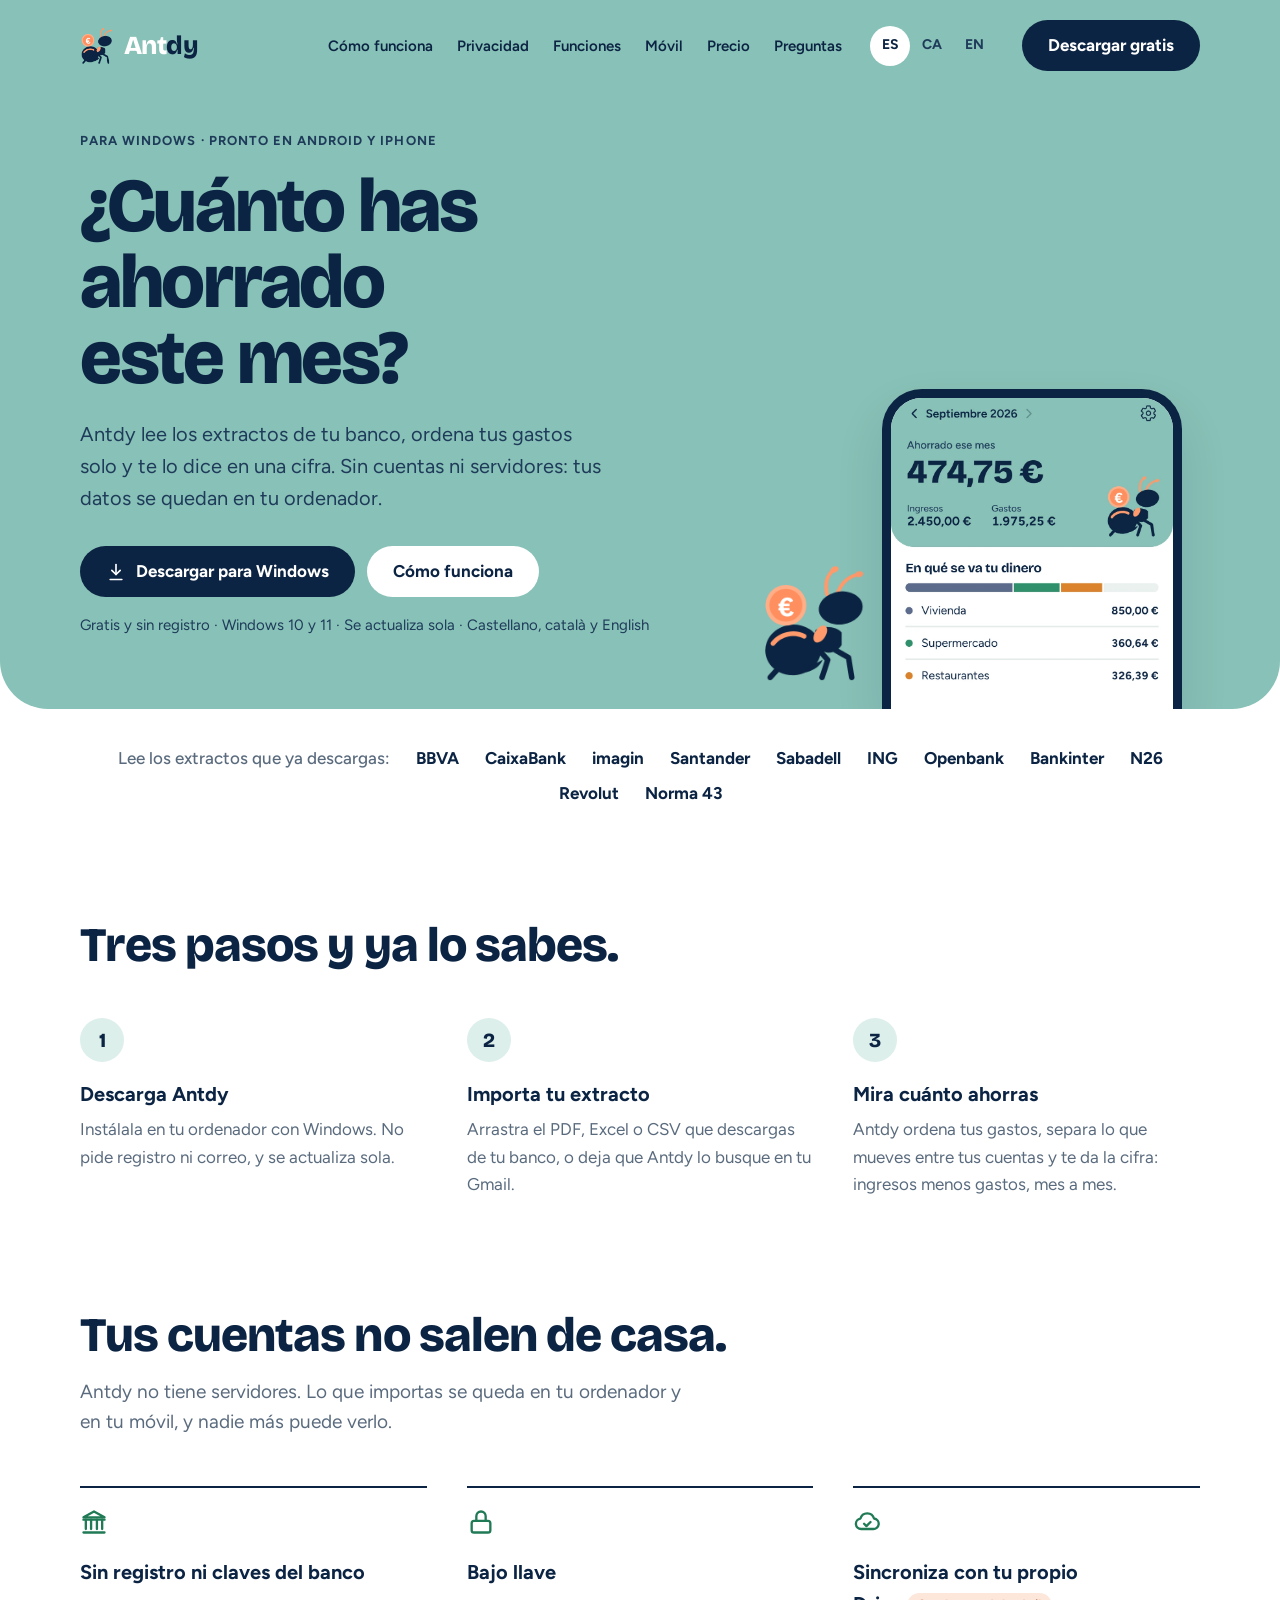
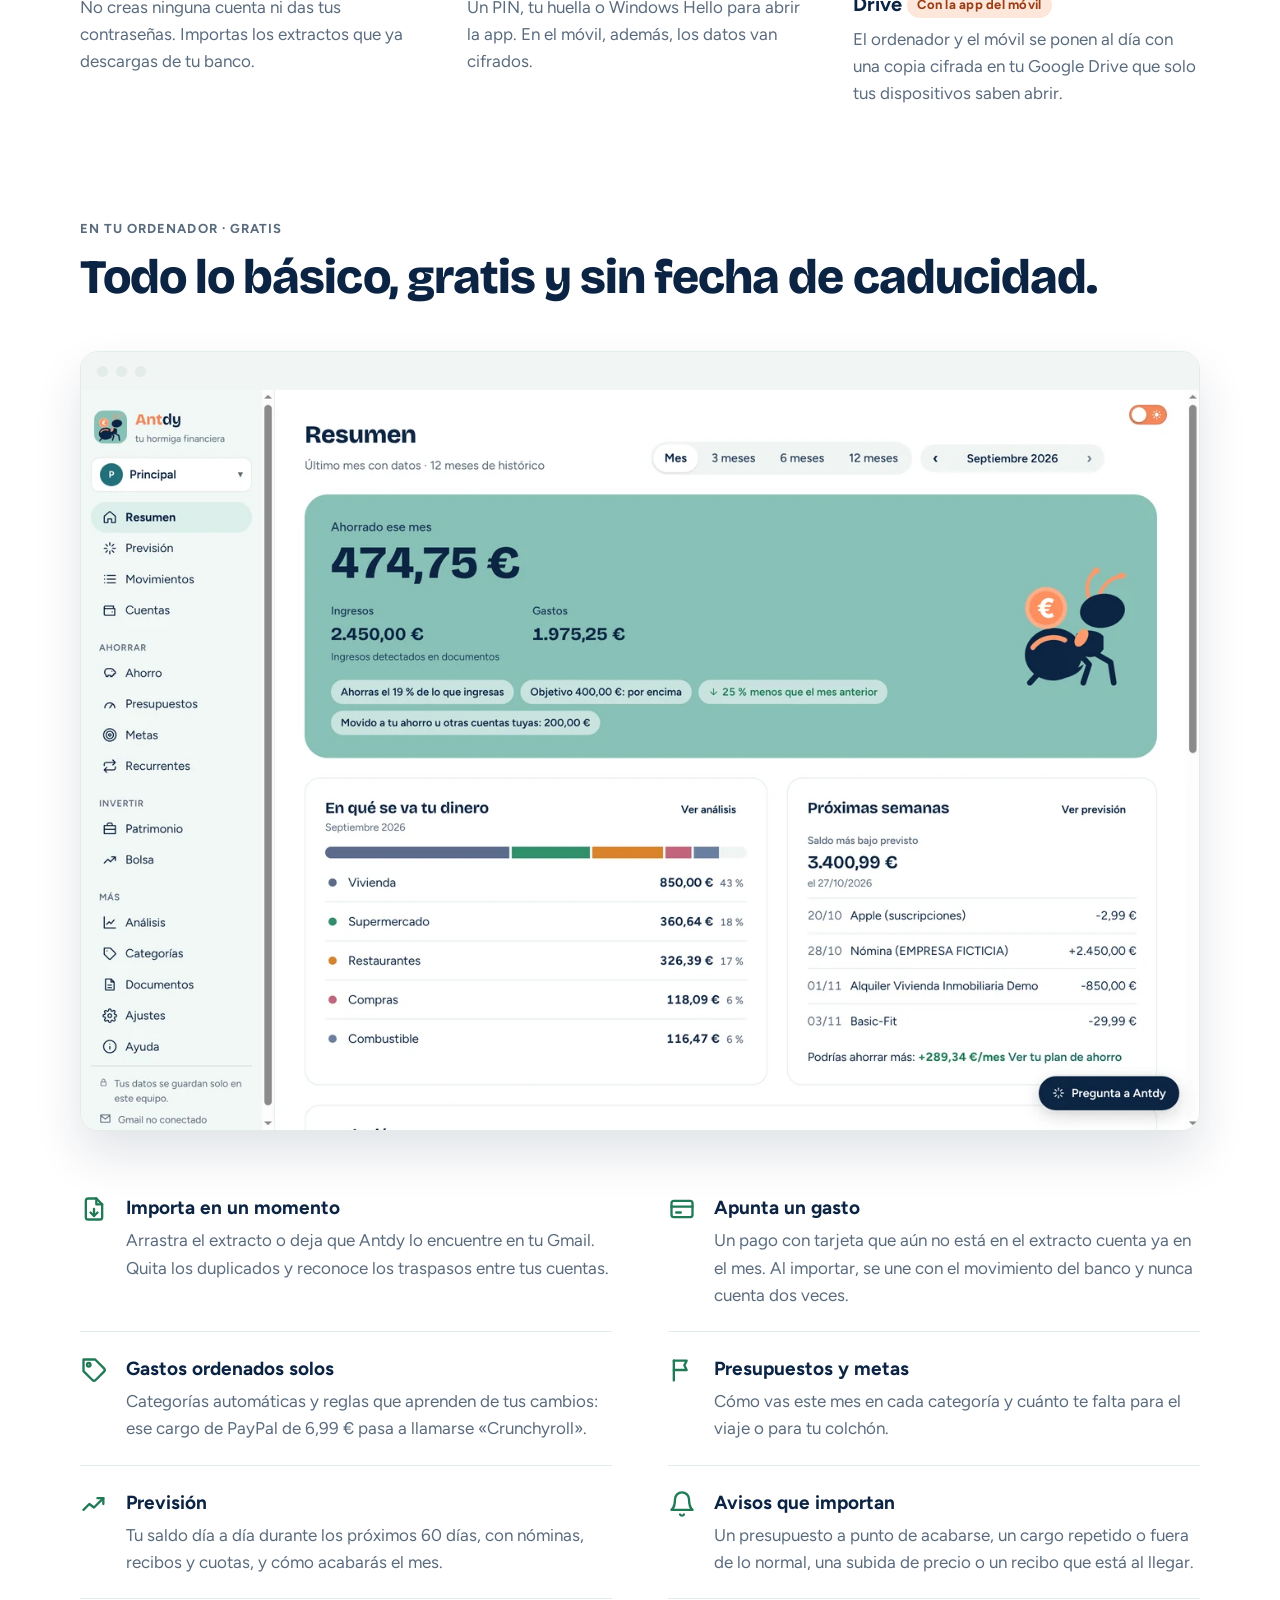
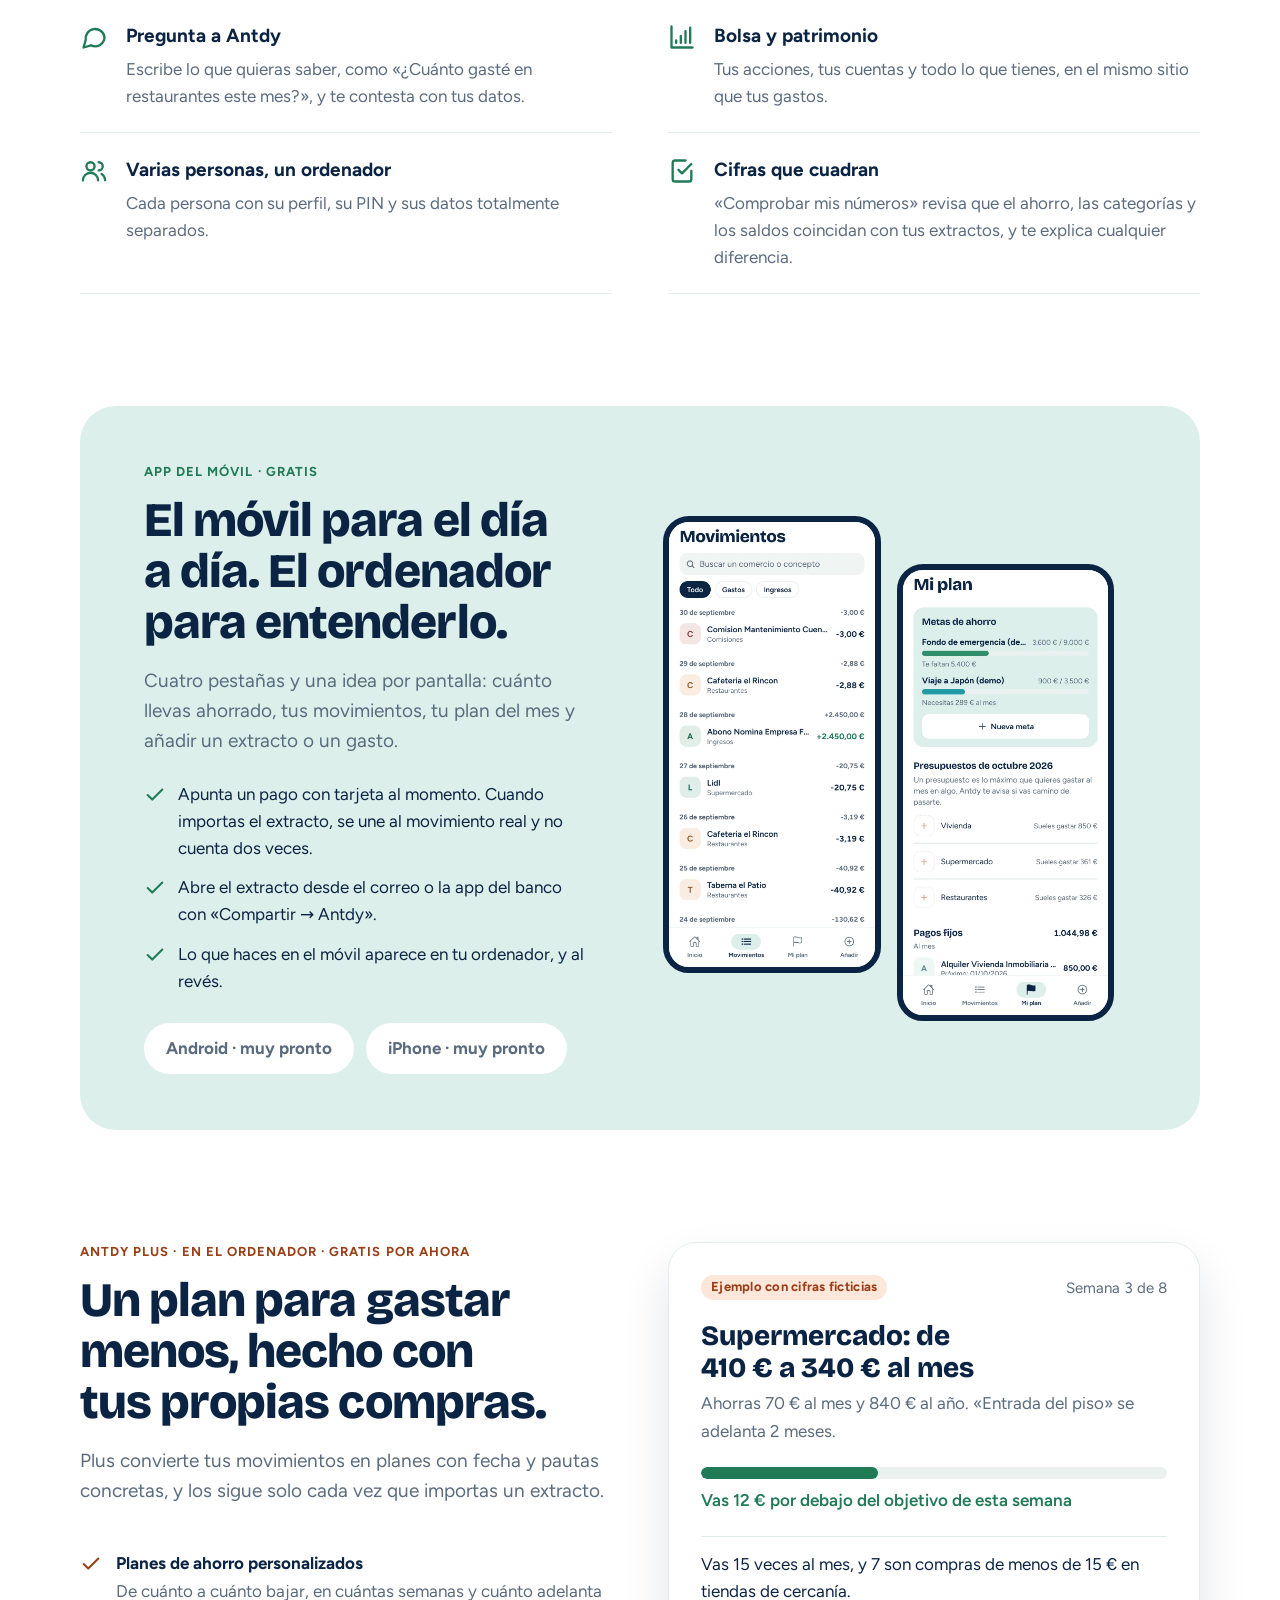
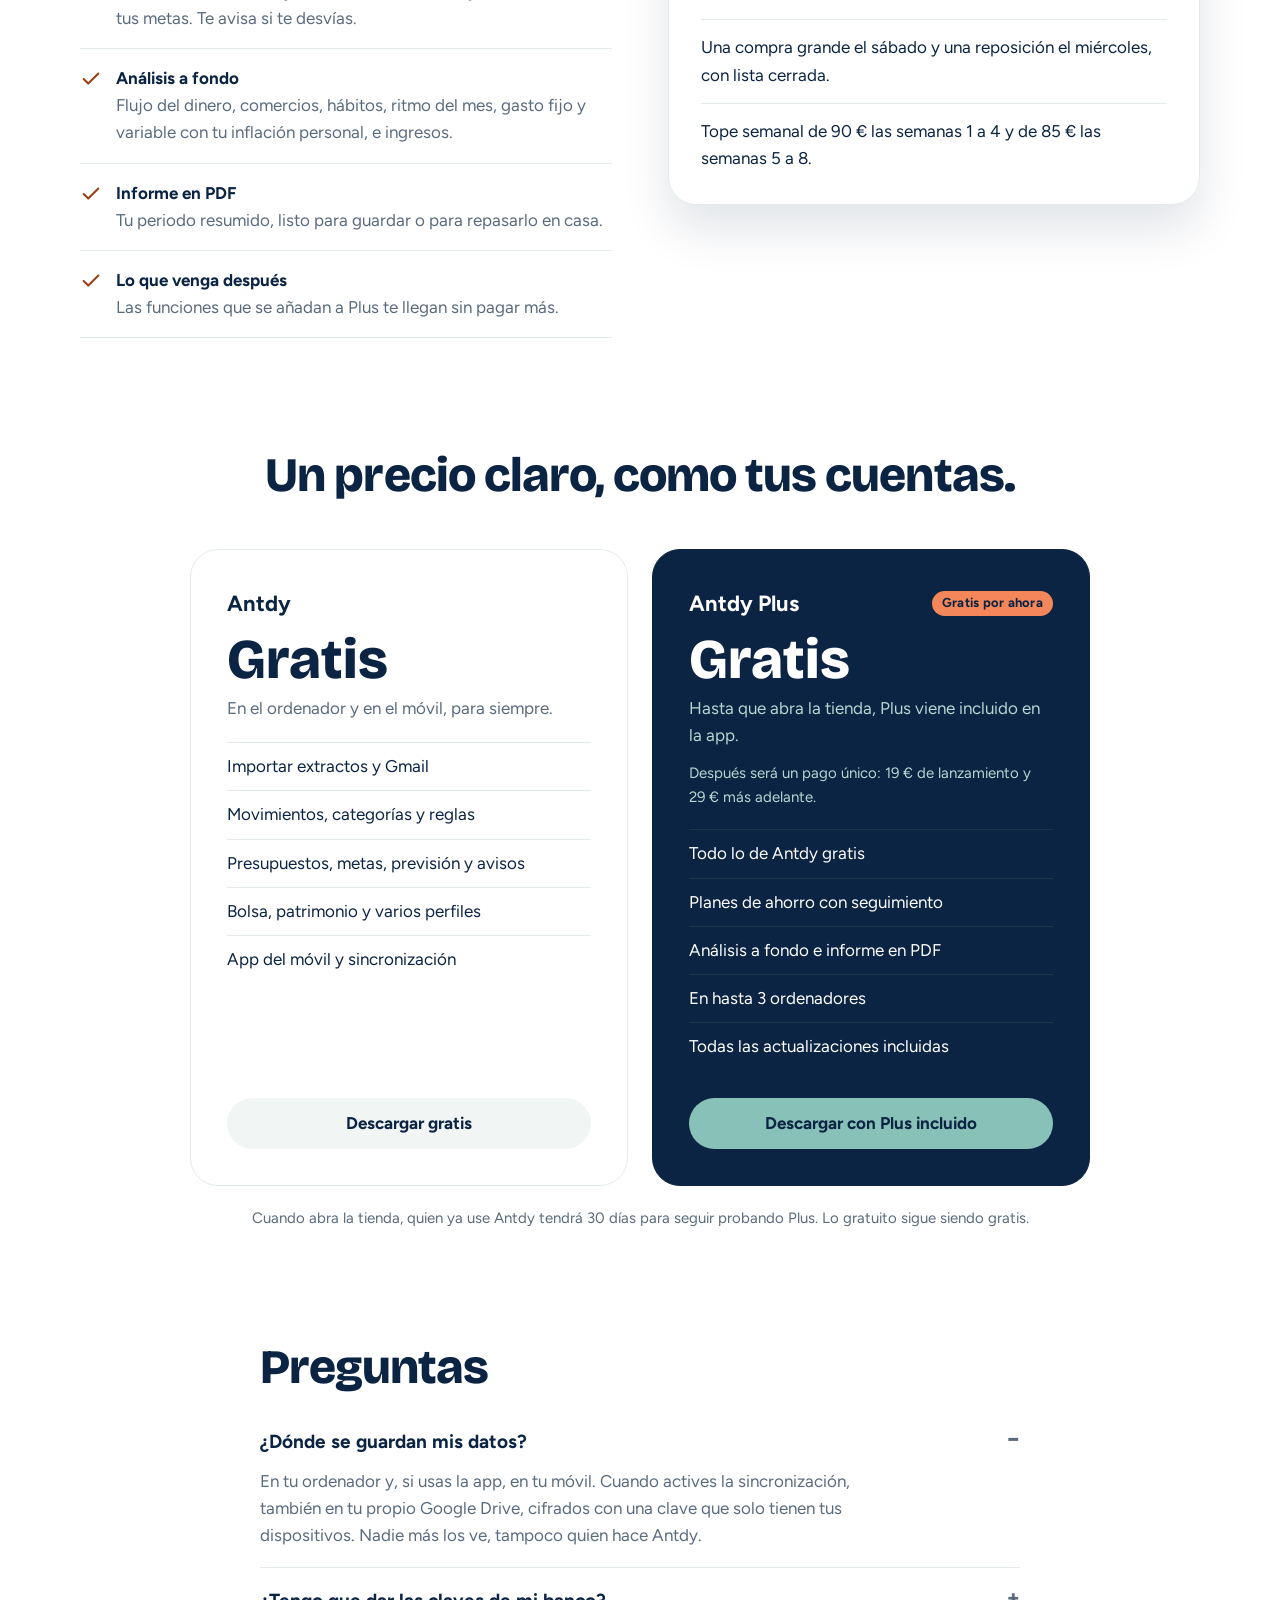
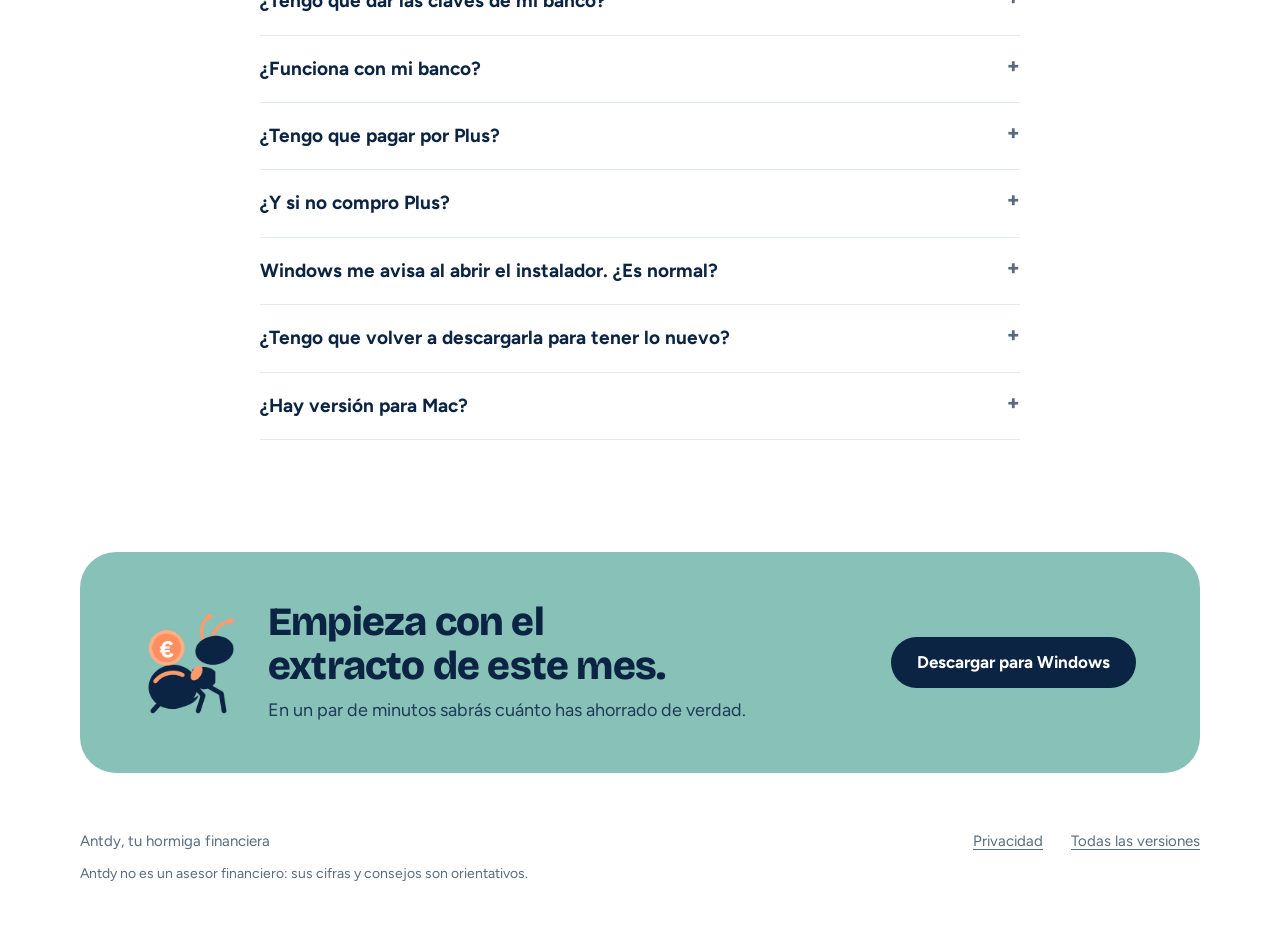
==== commit a09a9a7c: "Web: imágenes nítidas y sin deformar - Las capturas y la hormiga se estiraban a lo alto: el width/he" ====
--- a/index.html
+++ b/index.html
@@ -70,7 +70,7 @@
       <div class="hero-visual">
         <img class="hero-ant" src="img/hormiga.png" alt="" width="260" height="280">
         <div class="phone-cut">
-          <img src="img/movil-inicio.webp" alt="Inicio de Antdy: ahorrado ese mes 474,75&nbsp;€, con ingresos de 2.450,00&nbsp;€ y gastos de 1.975,25&nbsp;€ (datos de ejemplo)" width="520" height="573">
+          <img src="img/movil-inicio.webp" alt="Inicio de Antdy: ahorrado ese mes 474,75&nbsp;€, con ingresos de 2.450,00&nbsp;€ y gastos de 1.975,25&nbsp;€ (datos de ejemplo)" width="870" height="959">
         </div>
       </div>
     </div>
@@ -133,8 +133,8 @@
     <div class="window">
       <div class="window-bar" aria-hidden="true"><span></span><span></span><span></span></div>
       <picture>
-        <source srcset="img/escritorio-oscuro.webp" media="(prefers-color-scheme: dark)">
-        <img src="img/escritorio.webp" alt="Resumen de Antdy en el ordenador: ahorrado ese mes 474,75&nbsp;€, en qué se va tu dinero y próximas semanas (datos de ejemplo)" width="1360" height="900">
+        <source srcset="img/escritorio-oscuro-1360.webp 1360w, img/escritorio-oscuro.webp 2720w" sizes="(max-width: 1152px) calc(100vw - 34px), 1118px" media="(prefers-color-scheme: dark)">
+        <img src="img/escritorio-1360.webp" srcset="img/escritorio-1360.webp 1360w, img/escritorio.webp 2720w" sizes="(max-width: 1152px) calc(100vw - 34px), 1118px" alt="Resumen de Antdy en el ordenador: ahorrado ese mes 474,75&nbsp;€, en qué se va tu dinero y próximas semanas (datos de ejemplo)" width="1360" height="900">
       </picture>
     </div>
     <div class="features">
@@ -199,8 +199,8 @@
       </div>
     </div>
     <div class="phones">
-      <img class="phone" src="img/movil-movimientos.webp" alt="Movimientos en el móvil, agrupados por días (datos de ejemplo)" width="420" height="909">
-      <img class="phone" src="img/movil-mi-plan.webp" alt="Mi plan en el móvil: metas de ahorro, presupuestos y pagos fijos (datos de ejemplo)" width="420" height="909">
+      <img class="phone" src="img/movil-movimientos.webp" alt="Movimientos en el móvil, agrupados por días (datos de ejemplo)" width="780" height="1688">
+      <img class="phone" src="img/movil-mi-plan.webp" alt="Mi plan en el móvil: metas de ahorro, presupuestos y pagos fijos (datos de ejemplo)" width="780" height="1688">
     </div>
   </div>
 </section>
--- a/estilos.css
+++ b/estilos.css
@@ -59,7 +59,7 @@
 html { scroll-behavior: smooth; }
 @media (prefers-reduced-motion: reduce) { html { scroll-behavior: auto; } }
 body { margin: 0; background: var(--bg); color: var(--ink); font-family: var(--body); font-size: 1.0625rem; line-height: 1.6; -webkit-font-smoothing: antialiased; }
-img { max-width: 100%; display: block; }
+img { max-width: 100%; height: auto; display: block; } /* height: auto para que width/height del HTML no deformen la imagen al encogerla */
 a { color: inherit; }
 a:focus-visible, summary:focus-visible { outline: 3px solid var(--accent); outline-offset: 3px; border-radius: 6px; }
 h1, h2, h3 { margin: 0; text-wrap: balance; }
@@ -131,7 +131,7 @@
 .checks li { display: flex; gap: 12px; }
 .checks svg { flex: none; width: 22px; height: 22px; margin-top: 3px; color: var(--good); }
 .store-row { display: flex; flex-wrap: wrap; gap: 12px; margin-top: 28px; }
-.phones { display: flex; justify-content: center; gap: 16px; }
+.phones { display: flex; justify-content: center; align-items: flex-start; gap: 16px; }
 .phone { width: 44%; max-width: 220px; border: 6px solid var(--frame); border-radius: 26px; overflow: hidden; background: #FFFFFF; }
 .phones .phone:nth-child(2) { margin-top: 48px; }
 
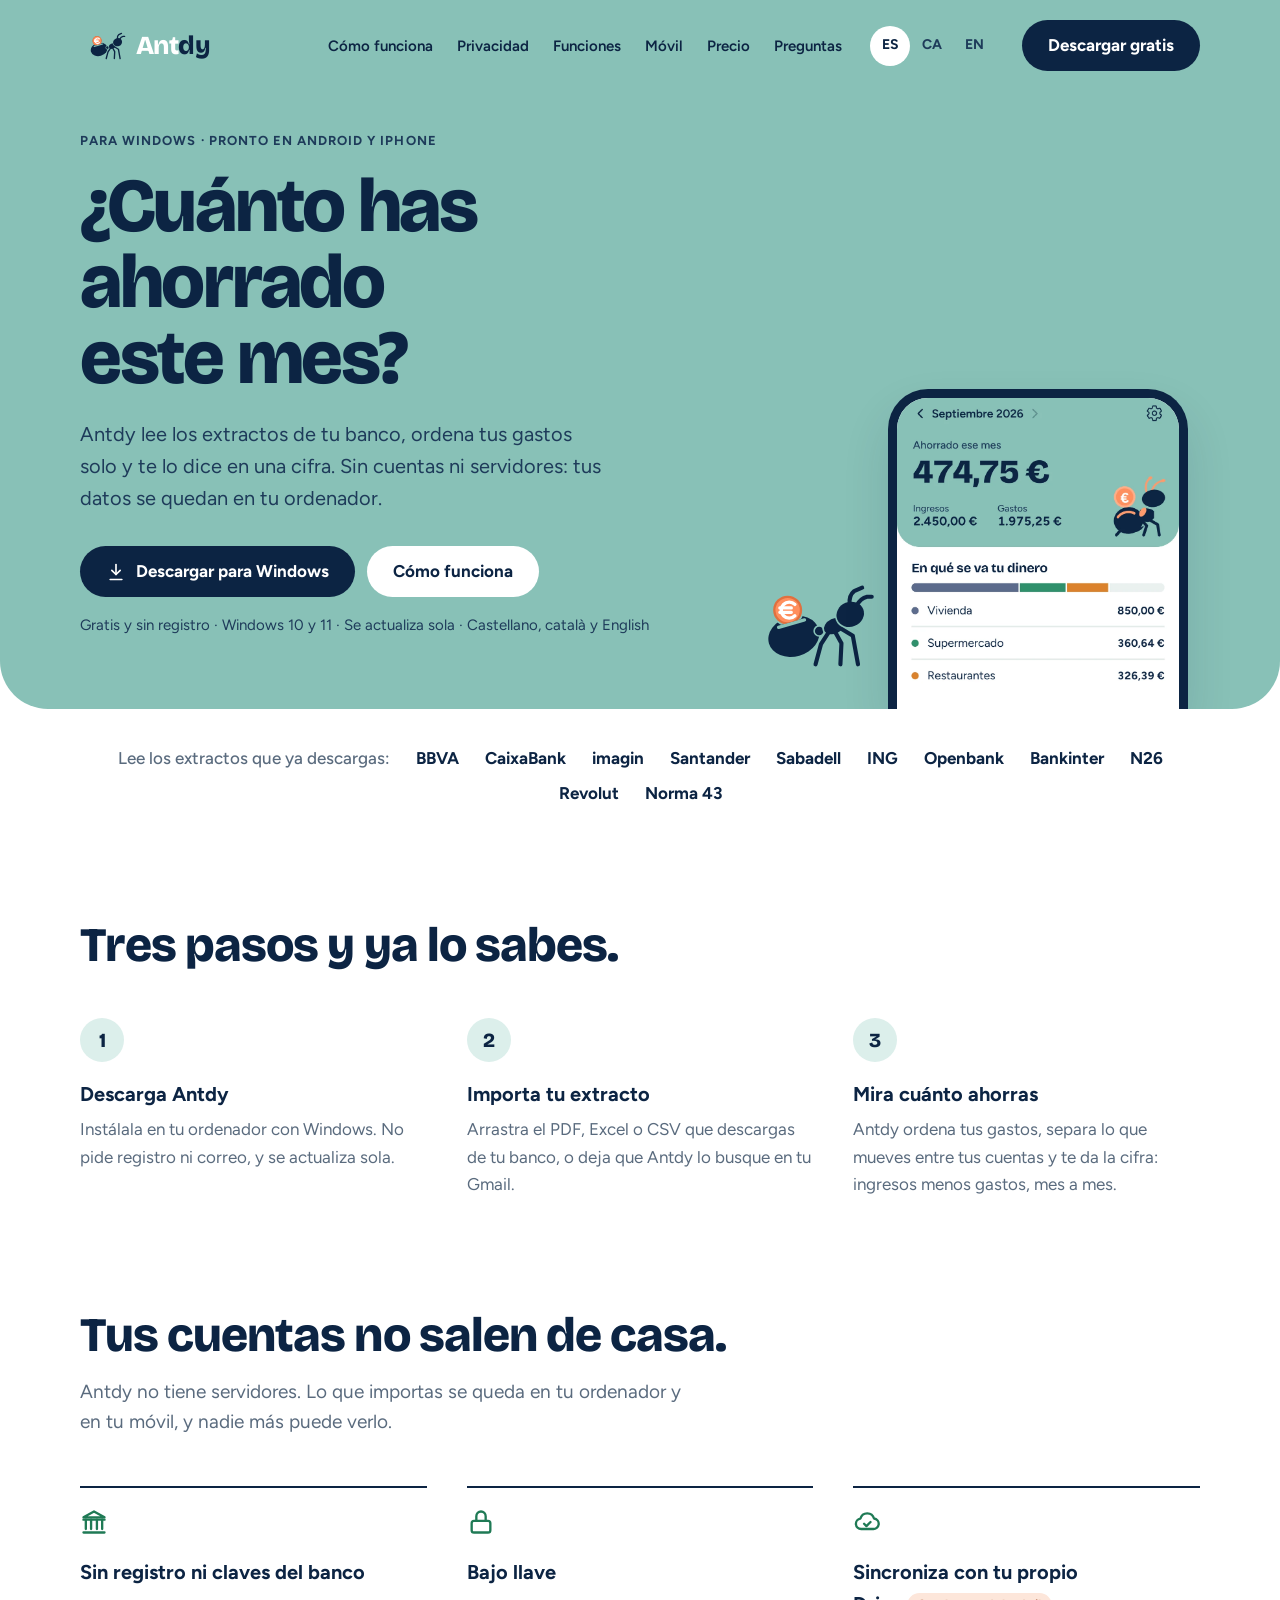
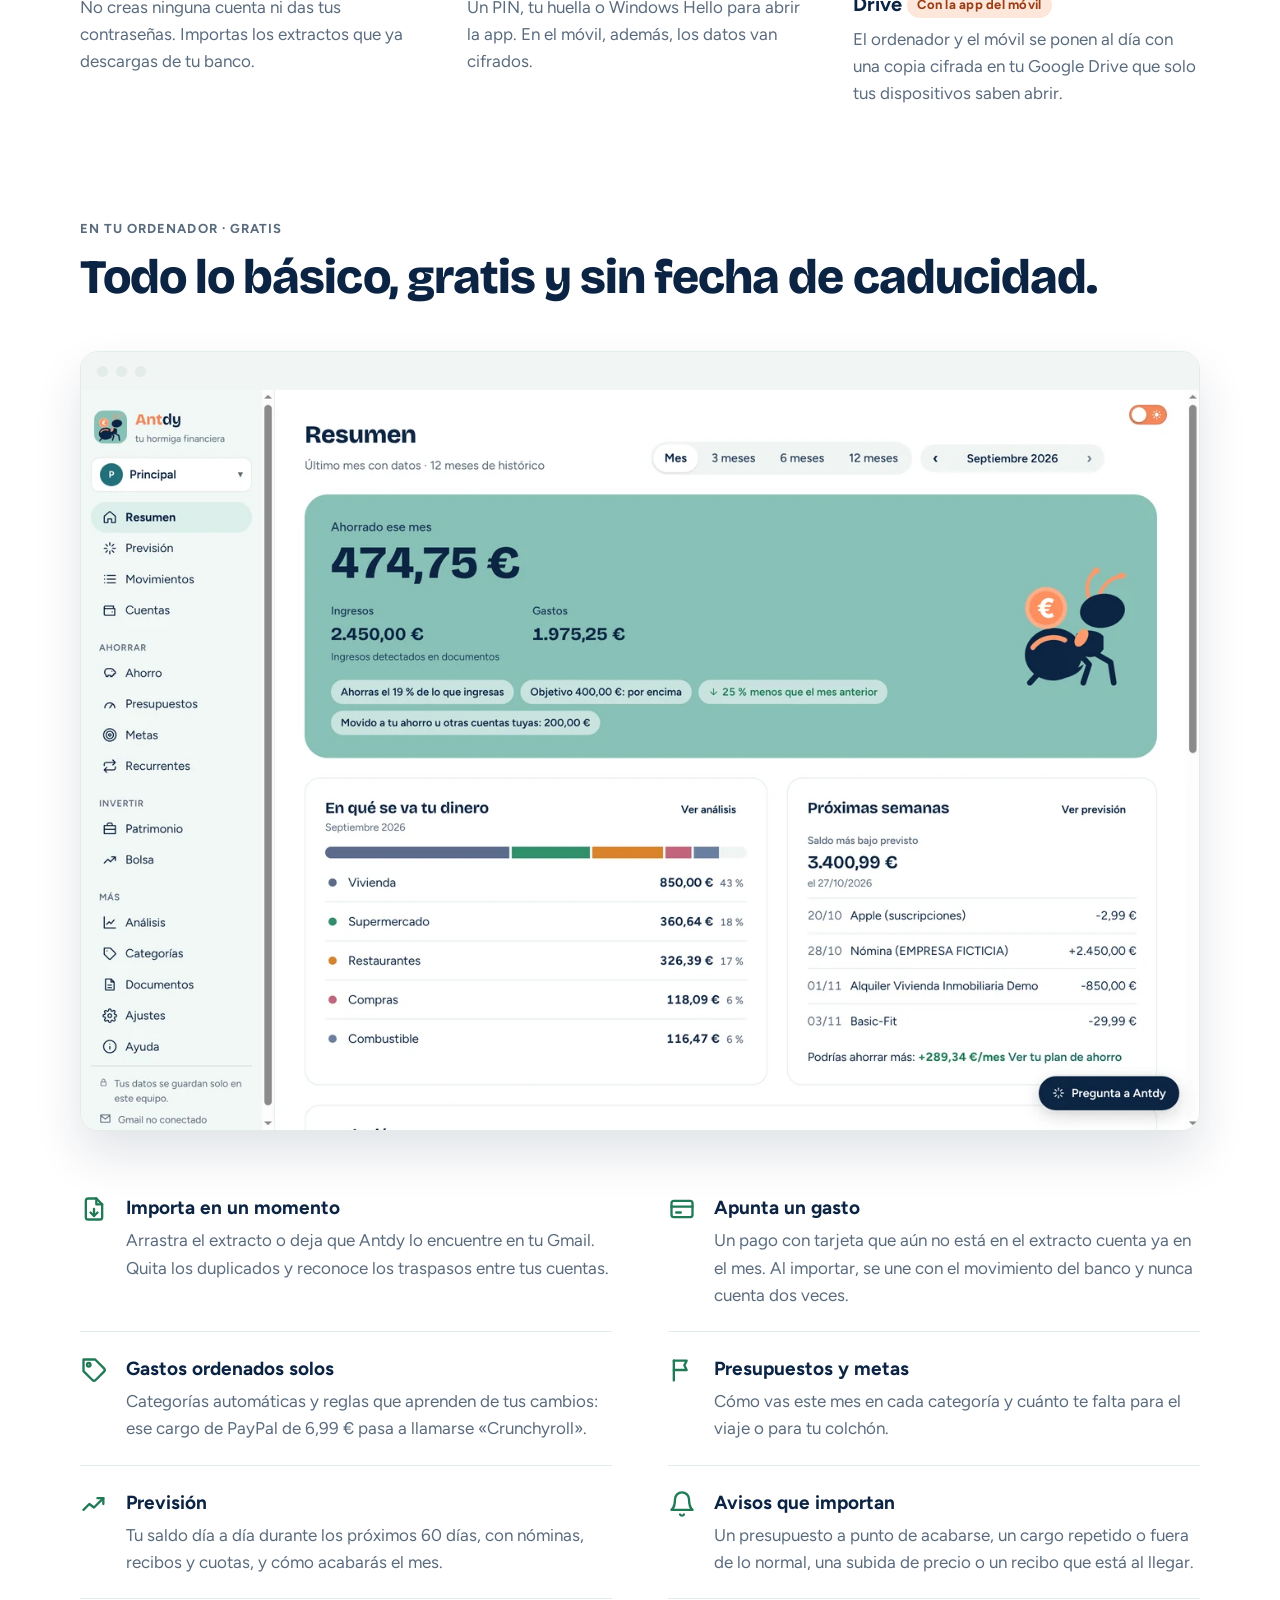
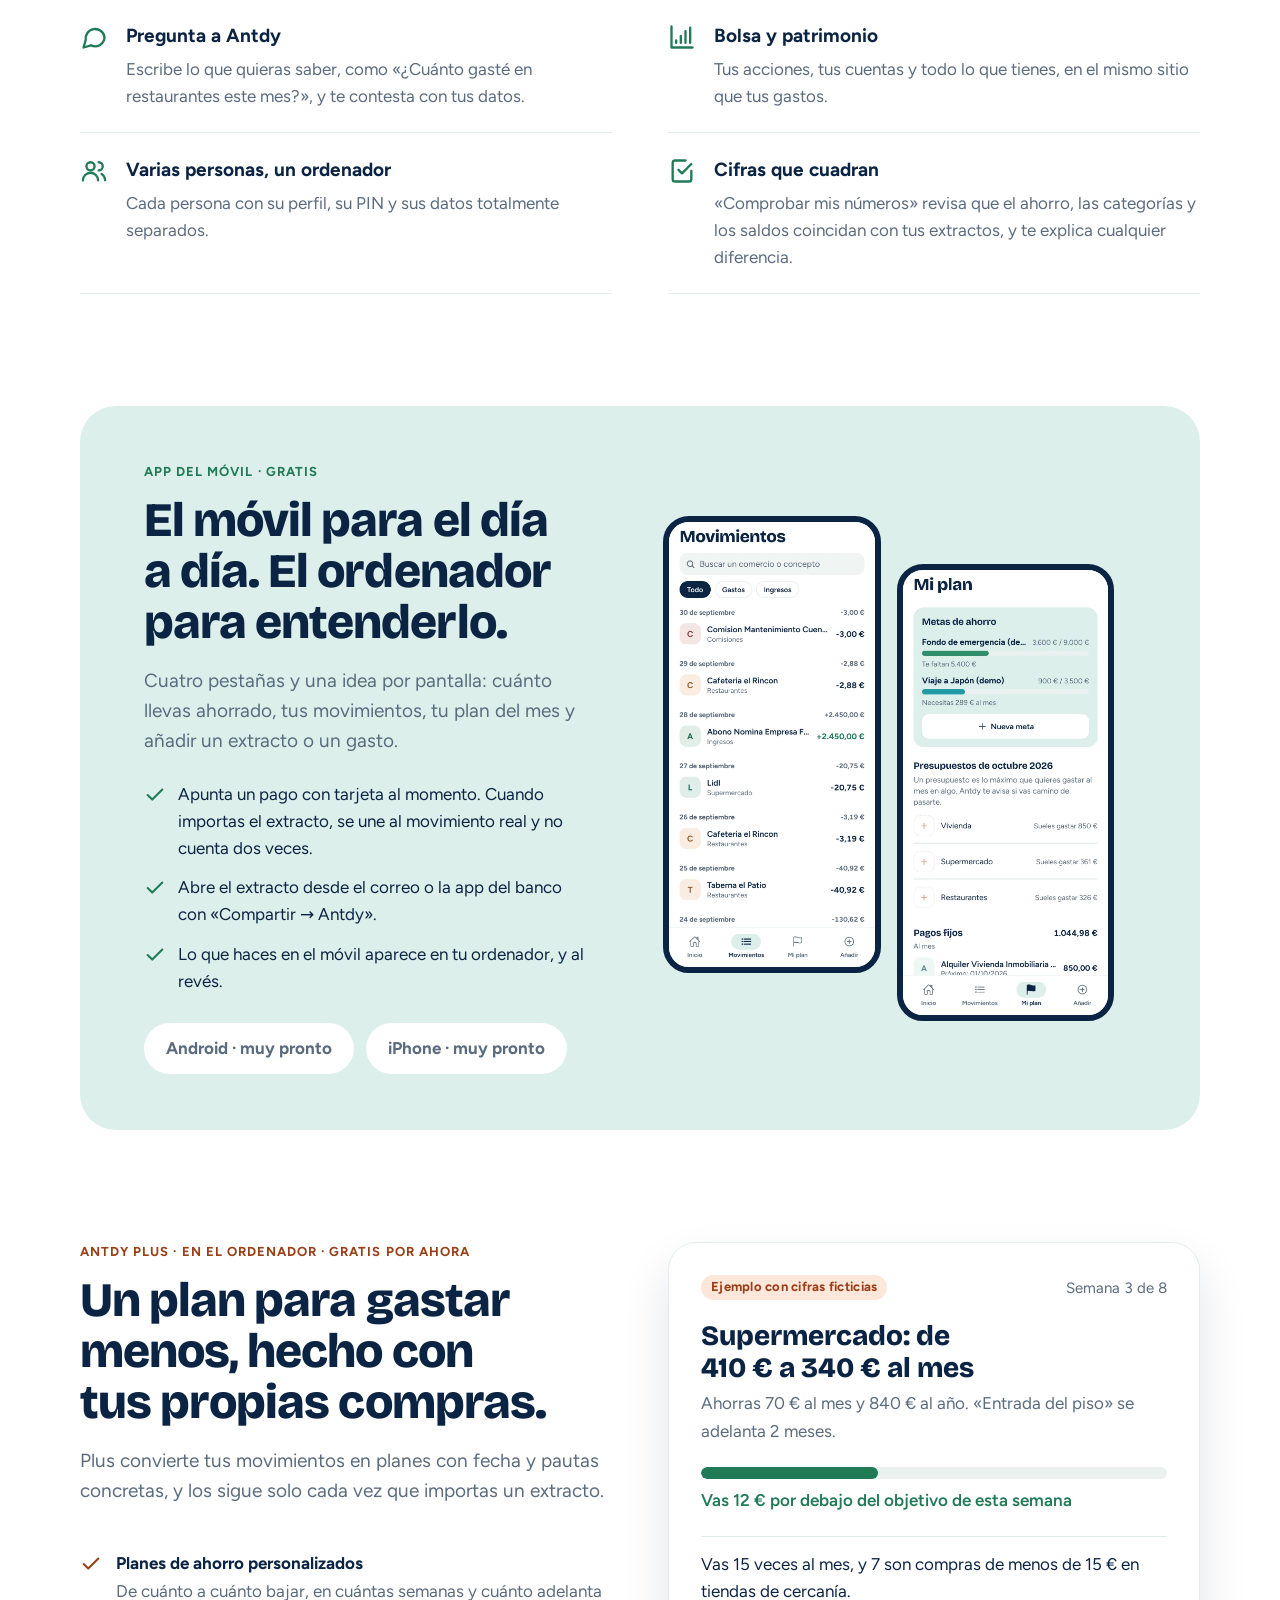
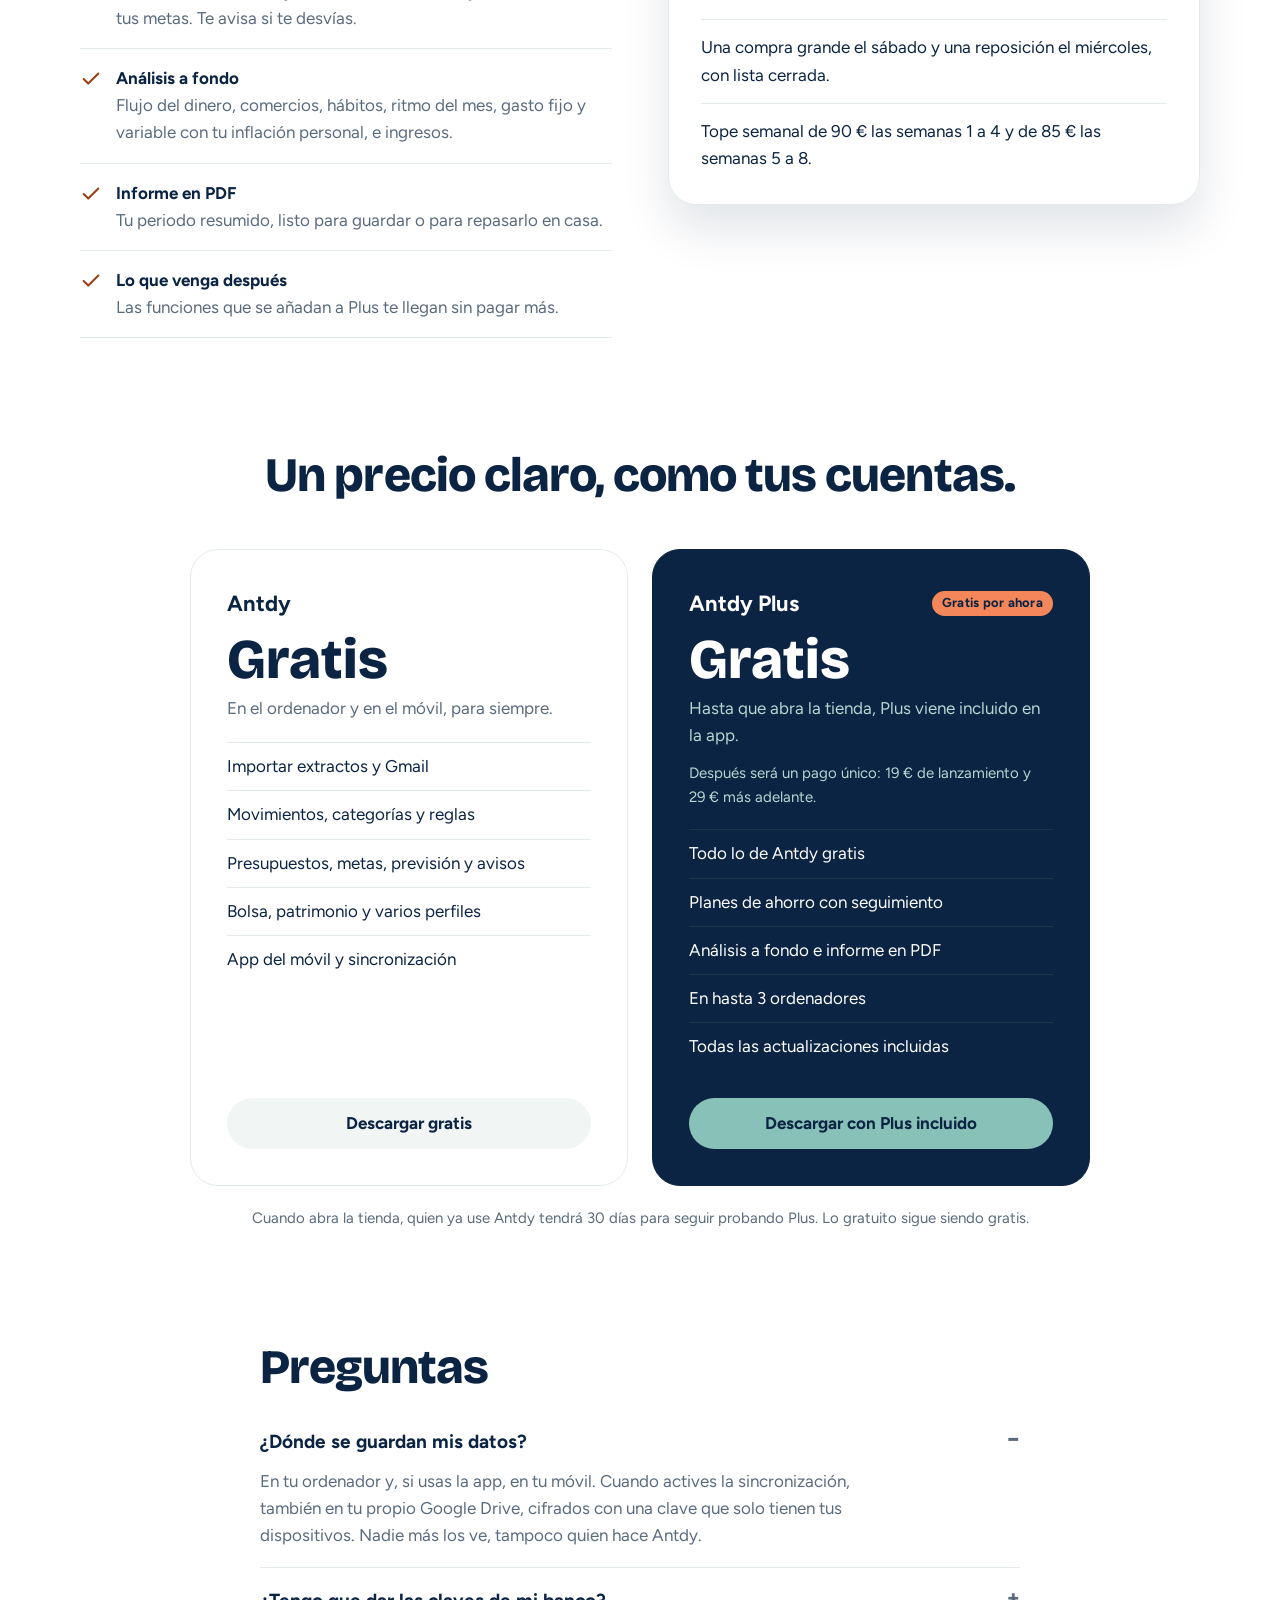
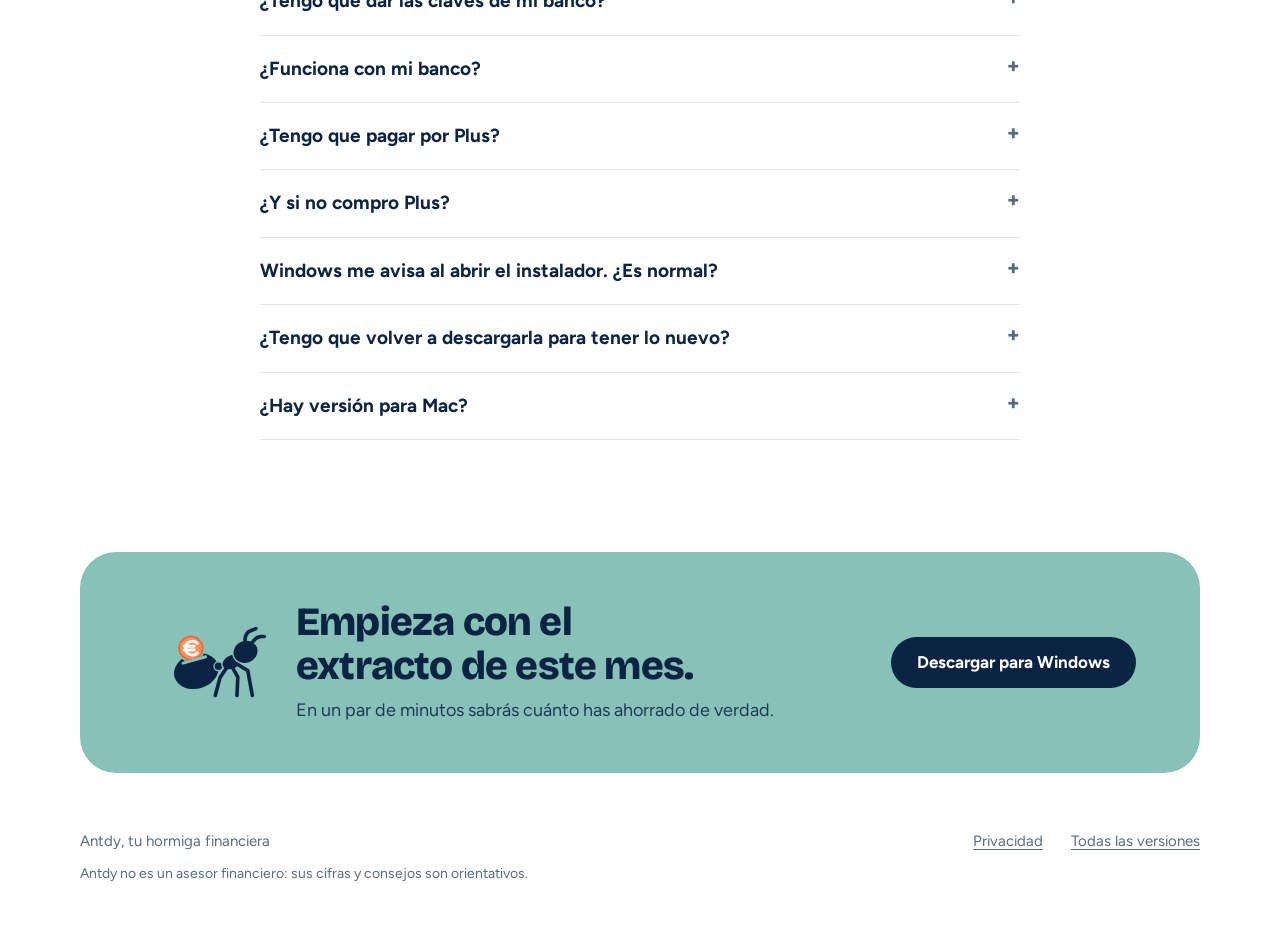
==== commit 3e84b904: "Web: logo nuevo de la hormiga, favicon e imagen para compartir - hormiga.svg (cuadrada) en la barra," ====
--- a/index.html
+++ b/index.html
@@ -13,18 +13,21 @@
 <meta property="og:title" content="Antdy, tu hormiga financiera">
 <meta property="og:description" content="Sabe cuánto ahorras de verdad, sin dar tus datos a nadie. Gratis para Windows.">
 <meta property="og:url" content="https://davidescobar98.github.io/antdy/">
-<meta property="og:image" content="https://davidescobar98.github.io/antdy/img/icono.png">
-<meta name="twitter:card" content="summary">
+<meta property="og:image" content="https://davidescobar98.github.io/antdy/img/og.png">
+<meta property="og:image:width" content="1200">
+<meta property="og:image:height" content="630">
+<meta name="twitter:card" content="summary_large_image">
 <link rel="canonical" href="https://davidescobar98.github.io/antdy/">
 <link rel="alternate" hreflang="es" href="https://davidescobar98.github.io/antdy/">
 <link rel="alternate" hreflang="ca" href="https://davidescobar98.github.io/antdy/ca/">
 <link rel="alternate" hreflang="en" href="https://davidescobar98.github.io/antdy/en/">
 <link rel="alternate" hreflang="x-default" href="https://davidescobar98.github.io/antdy/">
-<link rel="icon" type="image/png" href="img/favicon.png">
-<link rel="apple-touch-icon" href="img/icono.png">
+<link rel="icon" type="image/svg+xml" href="img/favicon.svg">
+<link rel="icon" type="image/png" sizes="32x32" href="img/favicon-32.png">
+<link rel="apple-touch-icon" href="img/apple-touch-icon.png">
 <link rel="stylesheet" href="estilos.css">
 <script type="application/ld+json">
-{"@context": "https://schema.org", "@type": "SoftwareApplication", "name": "Antdy", "applicationCategory": "FinanceApplication", "operatingSystem": "Windows 10, Windows 11", "inLanguage": ["es", "ca", "en"], "url": "https://davidescobar98.github.io/antdy/", "image": "https://davidescobar98.github.io/antdy/img/icono.png", "description": "Antdy lee los extractos de tu banco, ordena tus gastos y te dice cuánto ahorras cada mes. Tus datos se quedan en tu ordenador.", "offers": {"@type": "Offer", "price": "0", "priceCurrency": "EUR"}}
+{"@context": "https://schema.org", "@type": "SoftwareApplication", "name": "Antdy", "applicationCategory": "FinanceApplication", "operatingSystem": "Windows 10, Windows 11", "inLanguage": ["es", "ca", "en"], "url": "https://davidescobar98.github.io/antdy/", "image": ["https://davidescobar98.github.io/antdy/img/icono.png", "https://davidescobar98.github.io/antdy/img/og.png"], "description": "Antdy lee los extractos de tu banco, ordena tus gastos y te dice cuánto ahorras cada mes. Tus datos se quedan en tu ordenador.", "offers": {"@type": "Offer", "price": "0", "priceCurrency": "EUR"}}
 </script>
 </head>
 <body>
@@ -34,7 +37,7 @@
   <div class="wrap">
     <nav class="nav" aria-label="Principal">
       <a class="logo" href="#inicio" aria-label="Antdy, inicio">
-        <img src="img/hormiga.png" alt="" width="34" height="37">
+        <picture><source srcset="img/hormiga-inversa.svg" media="(prefers-color-scheme: dark)"><img src="img/hormiga.svg" alt="" width="37" height="37"></picture>
         <span class="wordmark"><b>Ant</b>dy</span>
       </a>
       <div class="nav-links">
@@ -68,7 +71,7 @@
         <p class="hero-note">Gratis y sin registro · Windows 10 y 11 · Se actualiza sola · Castellano, català y English</p>
       </div>
       <div class="hero-visual">
-        <img class="hero-ant" src="img/hormiga.png" alt="" width="260" height="280">
+        <picture><source srcset="img/hormiga-inversa.svg" media="(prefers-color-scheme: dark)"><img class="hero-ant" src="img/hormiga.svg" alt="" width="280" height="280"></picture>
         <div class="phone-cut">
           <img src="img/movil-inicio.webp" alt="Inicio de Antdy: ahorrado ese mes 474,75&nbsp;€, con ingresos de 2.450,00&nbsp;€ y gastos de 1.975,25&nbsp;€ (datos de ejemplo)" width="870" height="959">
         </div>
@@ -134,7 +137,7 @@
       <div class="window-bar" aria-hidden="true"><span></span><span></span><span></span></div>
       <picture>
         <source srcset="img/escritorio-oscuro-1360.webp 1360w, img/escritorio-oscuro.webp 2720w" sizes="(max-width: 1152px) calc(100vw - 34px), 1118px" media="(prefers-color-scheme: dark)">
-        <img src="img/escritorio-1360.webp" srcset="img/escritorio-1360.webp 1360w, img/escritorio.webp 2720w" sizes="(max-width: 1152px) calc(100vw - 34px), 1118px" alt="Resumen de Antdy en el ordenador: ahorrado ese mes 474,75&nbsp;€, en qué se va tu dinero y próximas semanas (datos de ejemplo)" width="1360" height="900">
+        <img src="img/escritorio-1360.webp" loading="lazy" decoding="async" srcset="img/escritorio-1360.webp 1360w, img/escritorio.webp 2720w" sizes="(max-width: 1152px) calc(100vw - 34px), 1118px" alt="Resumen de Antdy en el ordenador: ahorrado ese mes 474,75&nbsp;€, en qué se va tu dinero y próximas semanas (datos de ejemplo)" width="1360" height="900">
       </picture>
     </div>
     <div class="features">
@@ -199,8 +202,8 @@
       </div>
     </div>
     <div class="phones">
-      <img class="phone" src="img/movil-movimientos.webp" alt="Movimientos en el móvil, agrupados por días (datos de ejemplo)" width="780" height="1688">
-      <img class="phone" src="img/movil-mi-plan.webp" alt="Mi plan en el móvil: metas de ahorro, presupuestos y pagos fijos (datos de ejemplo)" width="780" height="1688">
+      <img class="phone" loading="lazy" decoding="async" src="img/movil-movimientos.webp" alt="Movimientos en el móvil, agrupados por días (datos de ejemplo)" width="780" height="1688">
+      <img class="phone" loading="lazy" decoding="async" src="img/movil-mi-plan.webp" alt="Mi plan en el móvil: metas de ahorro, presupuestos y pagos fijos (datos de ejemplo)" width="780" height="1688">
     </div>
   </div>
 </section>
@@ -311,7 +314,7 @@
 
 <section class="band section" id="descargar">
   <div class="wrap cta">
-    <img src="img/hormiga.png" alt="" width="260" height="280">
+    <picture><source srcset="img/hormiga-inversa.svg" media="(prefers-color-scheme: dark)"><img loading="lazy" decoding="async" src="img/hormiga.svg" alt="" width="280" height="280"></picture>
     <div>
       <h2>Empieza con el extracto de este mes.</h2>
       <p>En un par de minutos sabrás cuánto has ahorrado de verdad.</p>
--- a/estilos.css
+++ b/estilos.css
@@ -59,6 +59,7 @@
 html { scroll-behavior: smooth; }
 @media (prefers-reduced-motion: reduce) { html { scroll-behavior: auto; } }
 body { margin: 0; background: var(--bg); color: var(--ink); font-family: var(--body); font-size: 1.0625rem; line-height: 1.6; -webkit-font-smoothing: antialiased; }
+picture { display: contents; } /* el <picture> no cuenta en el diseño: manda el <img> de dentro */
 img { max-width: 100%; height: auto; display: block; } /* height: auto para que width/height del HTML no deformen la imagen al encogerla */
 a { color: inherit; }
 a:focus-visible, summary:focus-visible { outline: 3px solid var(--accent); outline-offset: 3px; border-radius: 6px; }
@@ -83,7 +84,7 @@
 .hero { background: var(--hero); color: var(--hero-ink); border-radius: 0 0 48px 48px; overflow: hidden; }
 .nav { display: flex; flex-wrap: wrap; align-items: center; gap: 12px 28px; padding-block: 20px; }
 .logo { display: flex; align-items: center; gap: 10px; margin-right: auto; text-decoration: none; }
-.logo img { width: 34px; height: auto; }
+.logo img { width: 36px; height: auto; }
 .wordmark { font-family: var(--display); font-weight: 800; font-size: 1.625rem; letter-spacing: -0.02em; color: var(--hero-ink); }
 .wordmark b { font-weight: 800; color: var(--logo-ant); }
 .nav-links { display: flex; flex-wrap: wrap; gap: 4px 24px; font-weight: 600; font-size: 0.9375rem; }
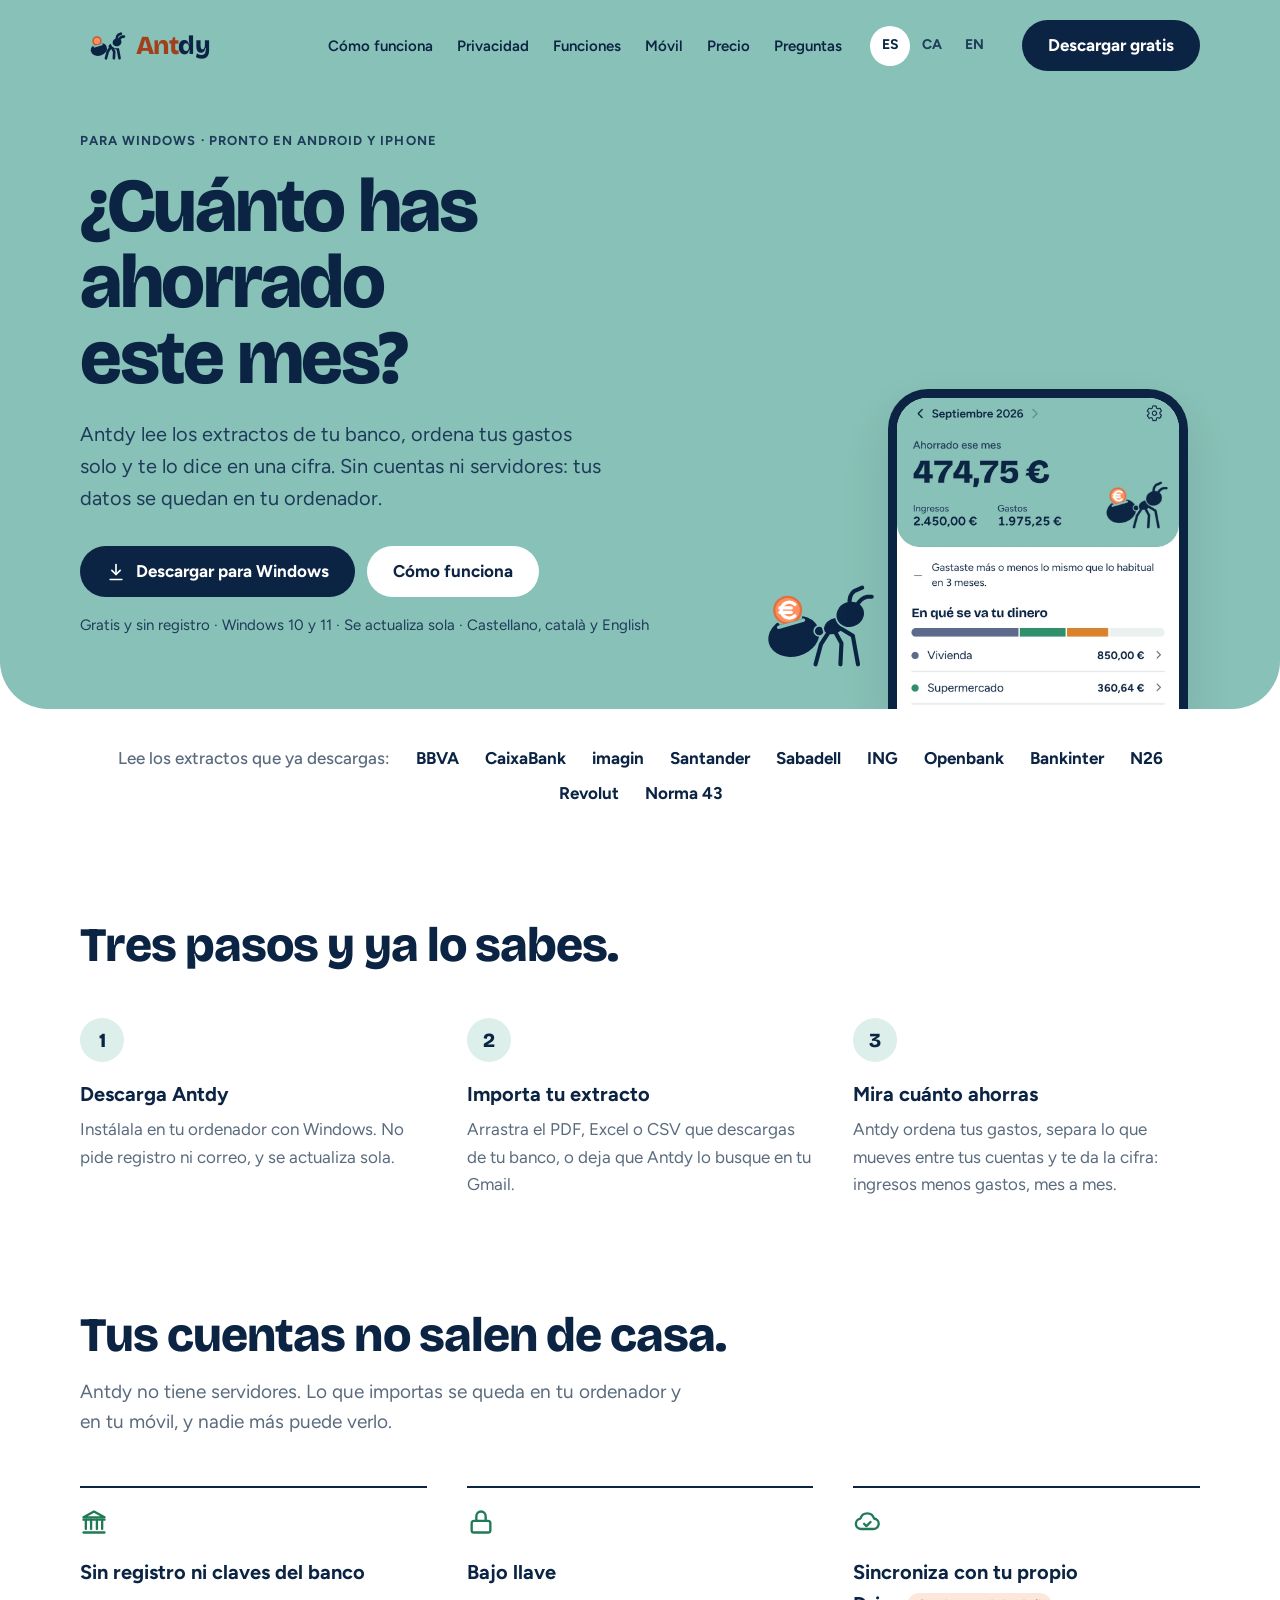
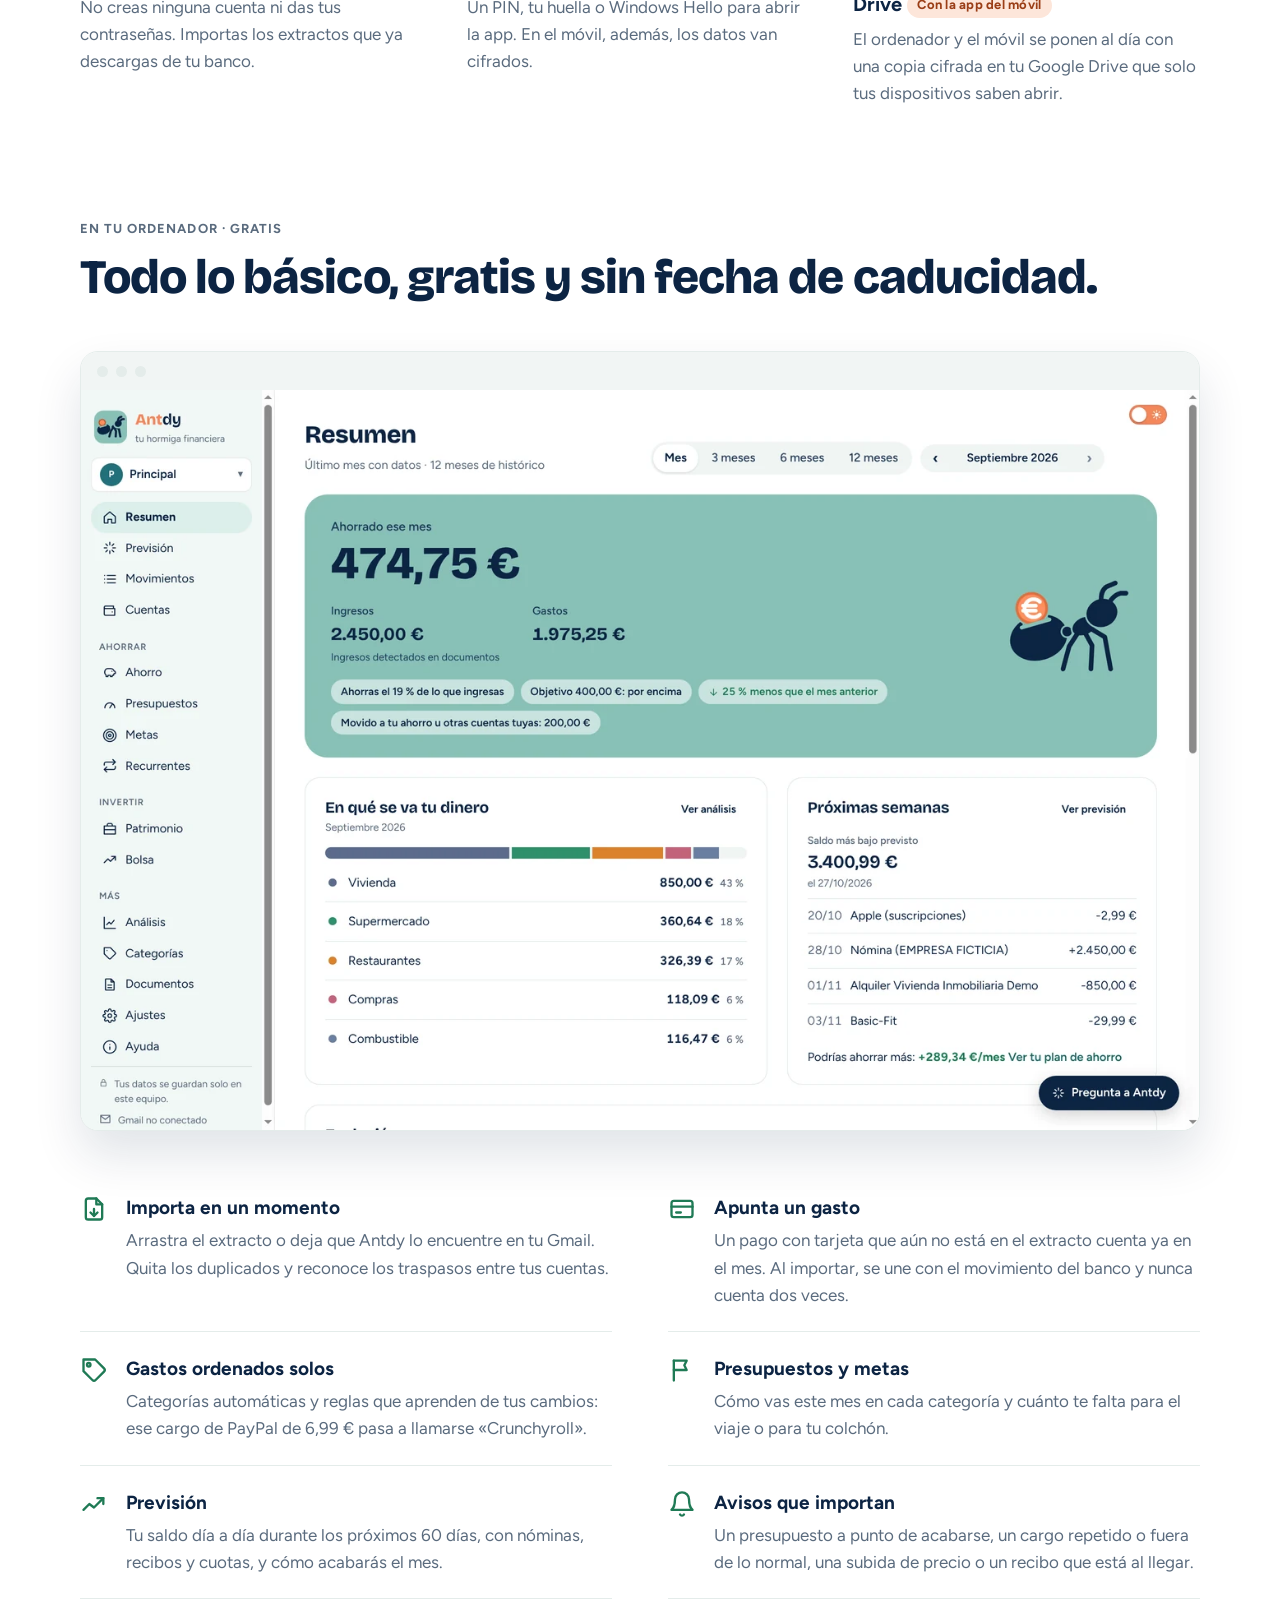
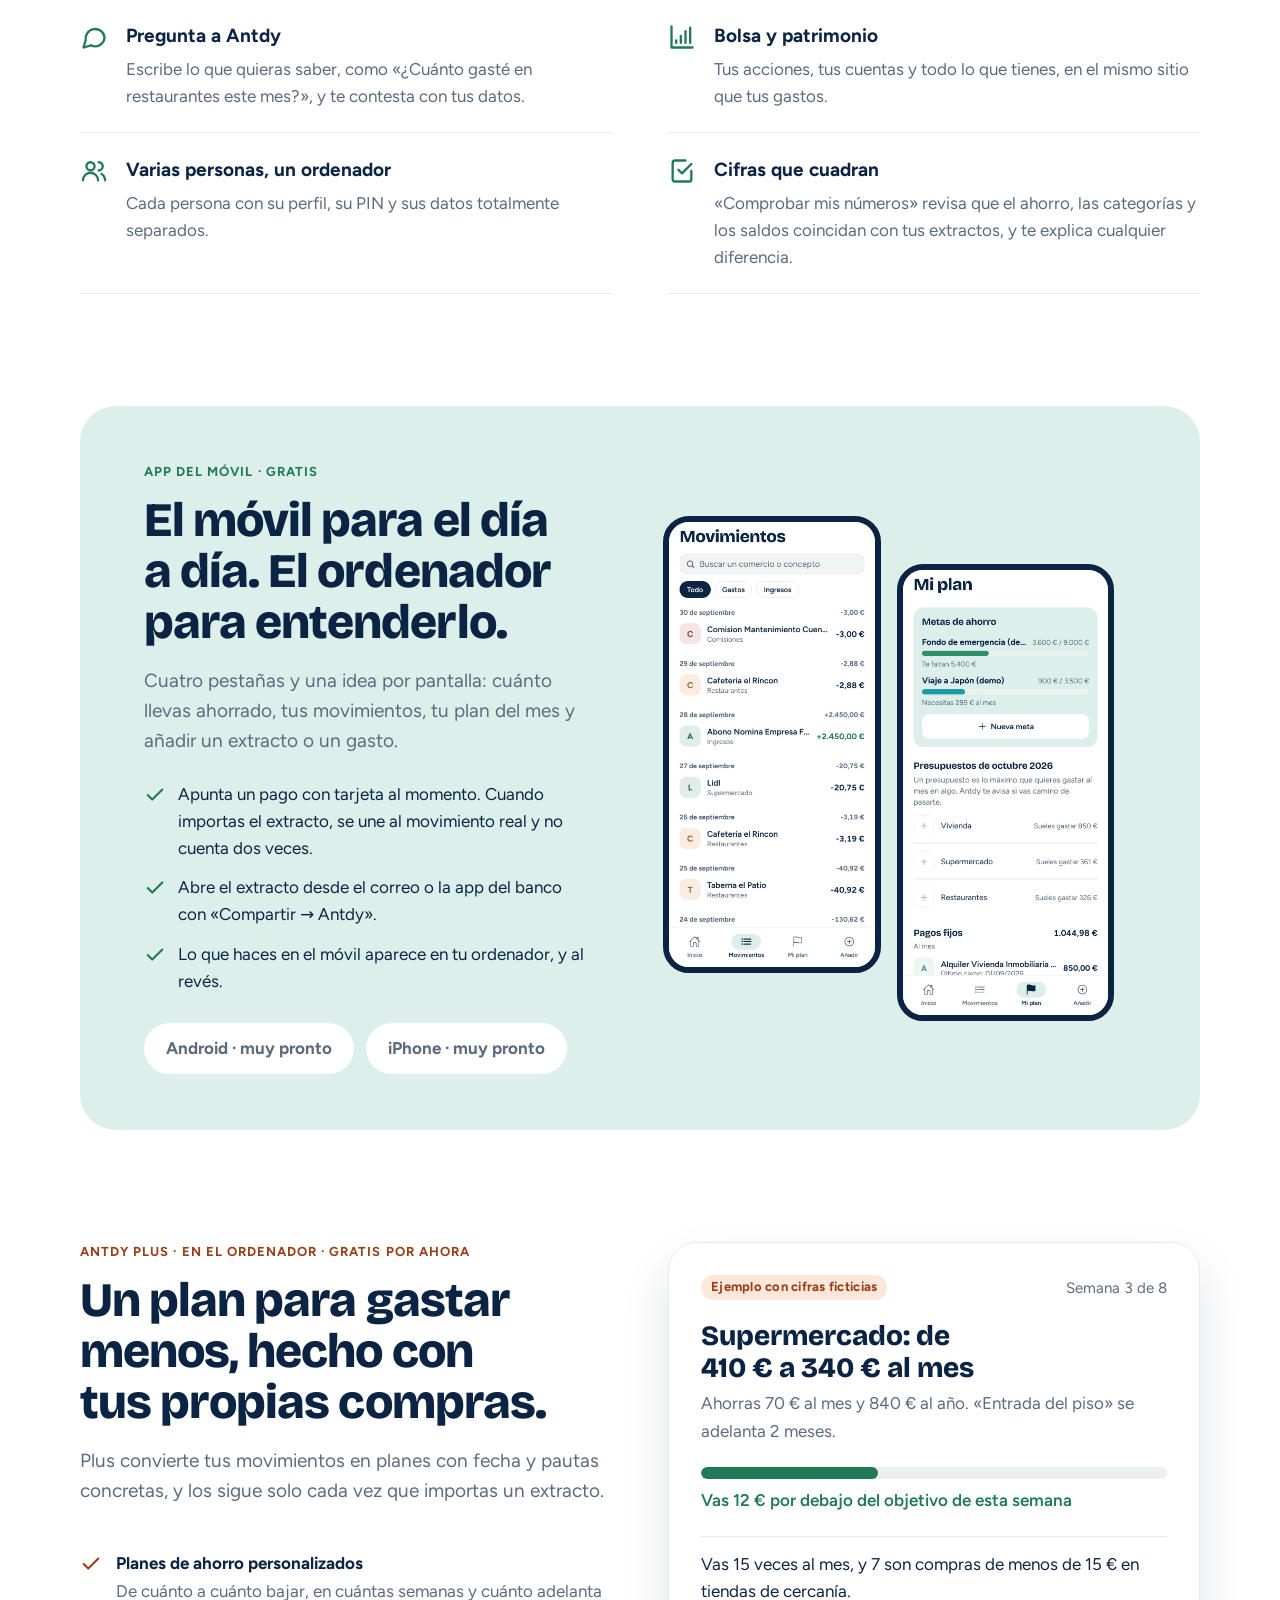
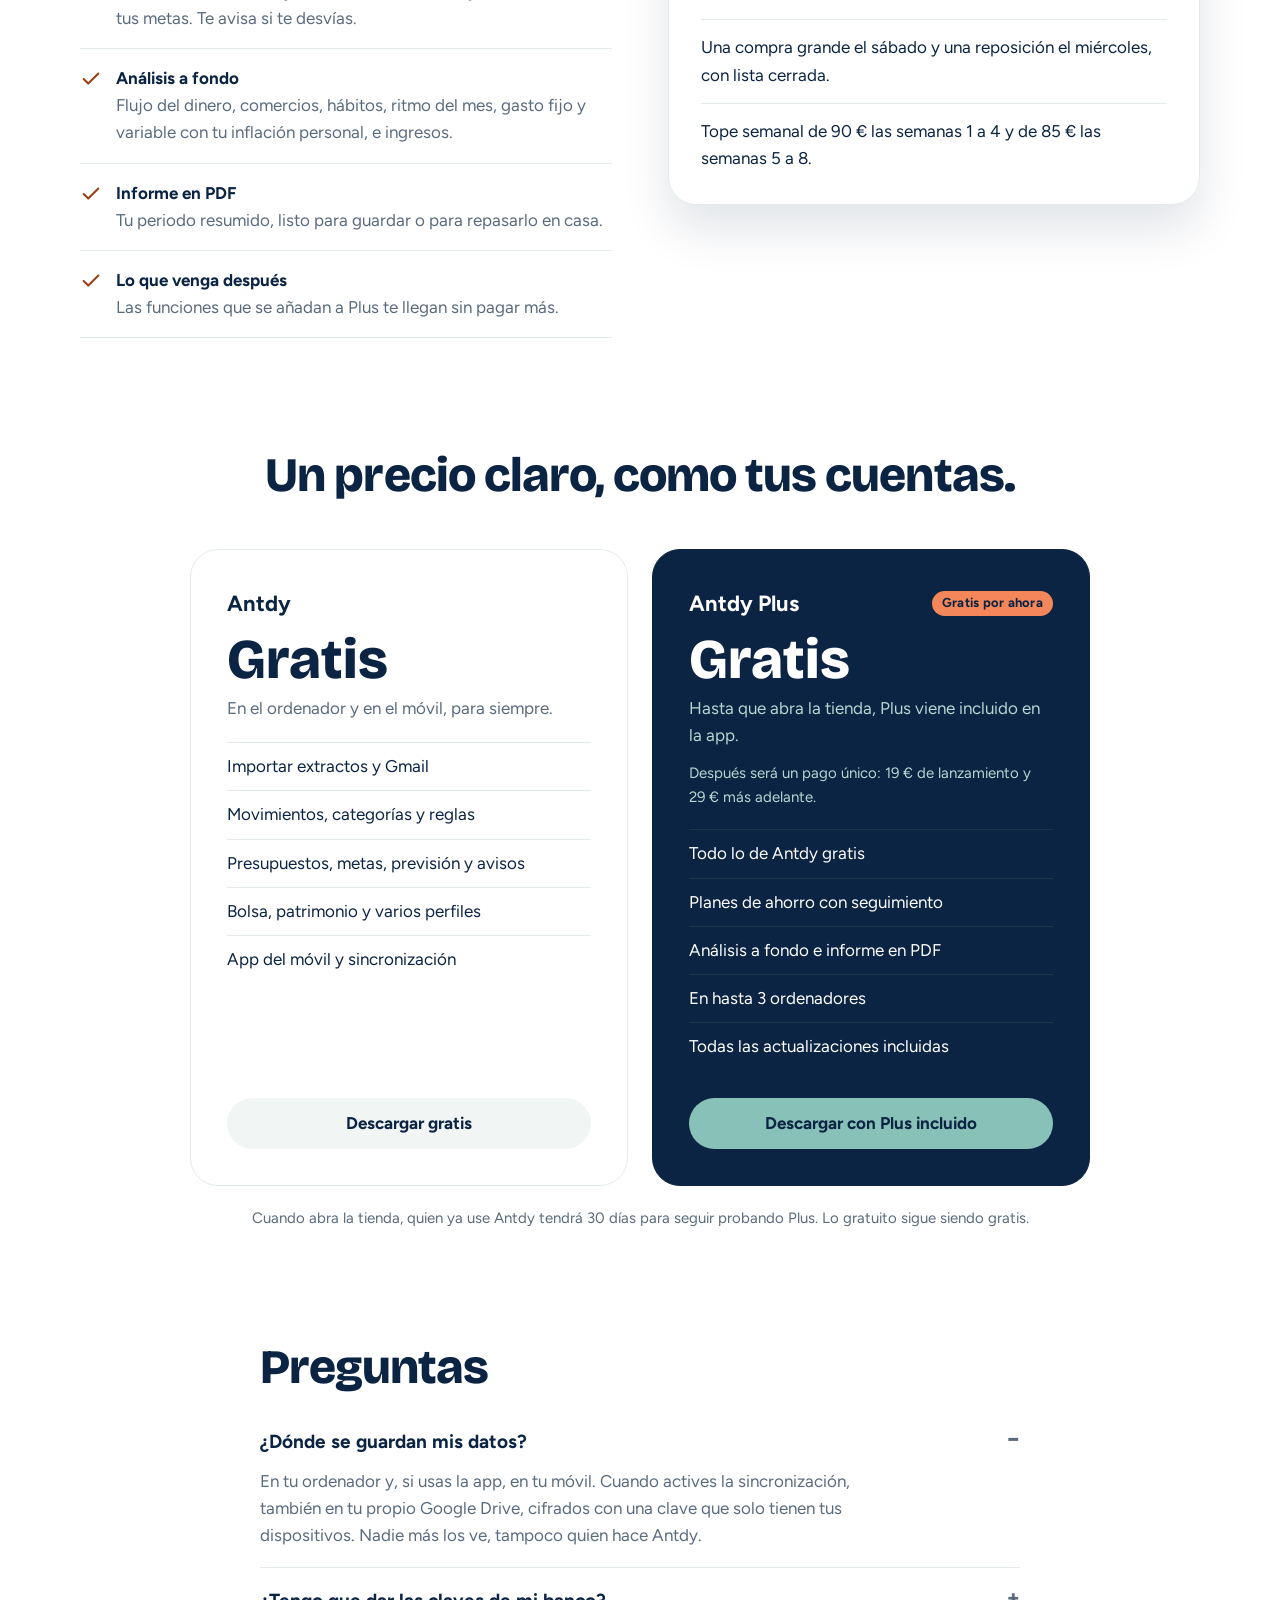
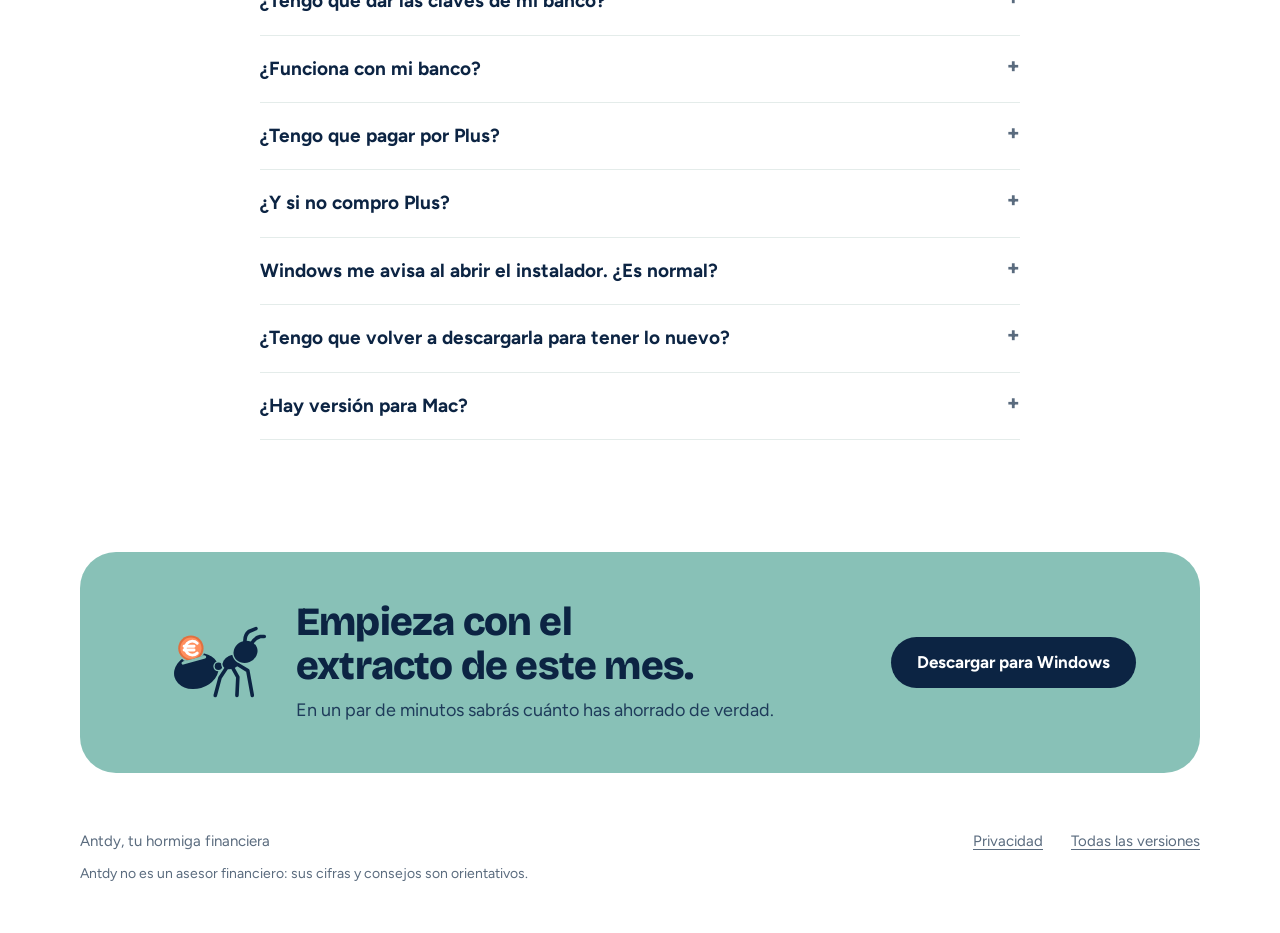
==== commit 87b1b2fc: "Web: logo final, hormiga pequeña en la cabecera y capturas con el logo nuevo - Recursos del logo fin" ====
--- a/index.html
+++ b/index.html
@@ -37,7 +37,7 @@
   <div class="wrap">
     <nav class="nav" aria-label="Principal">
       <a class="logo" href="#inicio" aria-label="Antdy, inicio">
-        <picture><source srcset="img/hormiga-inversa.svg" media="(prefers-color-scheme: dark)"><img src="img/hormiga.svg" alt="" width="37" height="37"></picture>
+        <picture><source srcset="img/hormiga-pequena-inversa.svg" media="(prefers-color-scheme: dark)"><img src="img/hormiga-pequena.svg" alt="" width="37" height="37"></picture>
         <span class="wordmark"><b>Ant</b>dy</span>
       </a>
       <div class="nav-links">
--- a/estilos.css
+++ b/estilos.css
@@ -29,7 +29,7 @@
   --plus-button: #88C1B7;
   --plus-button-ink: #0C2443;
   --frame: #0C2443;
-  --logo-ant: #FFFFFF;
+  --logo-ant: #A3401C;
   --shadow: 0 24px 48px rgba(12, 36, 67, 0.12);
   --display: 'Bricolage Grotesque', 'Figtree', system-ui, -apple-system, 'Segoe UI', sans-serif;
   --body: 'Figtree', system-ui, -apple-system, 'Segoe UI', Roboto, sans-serif;
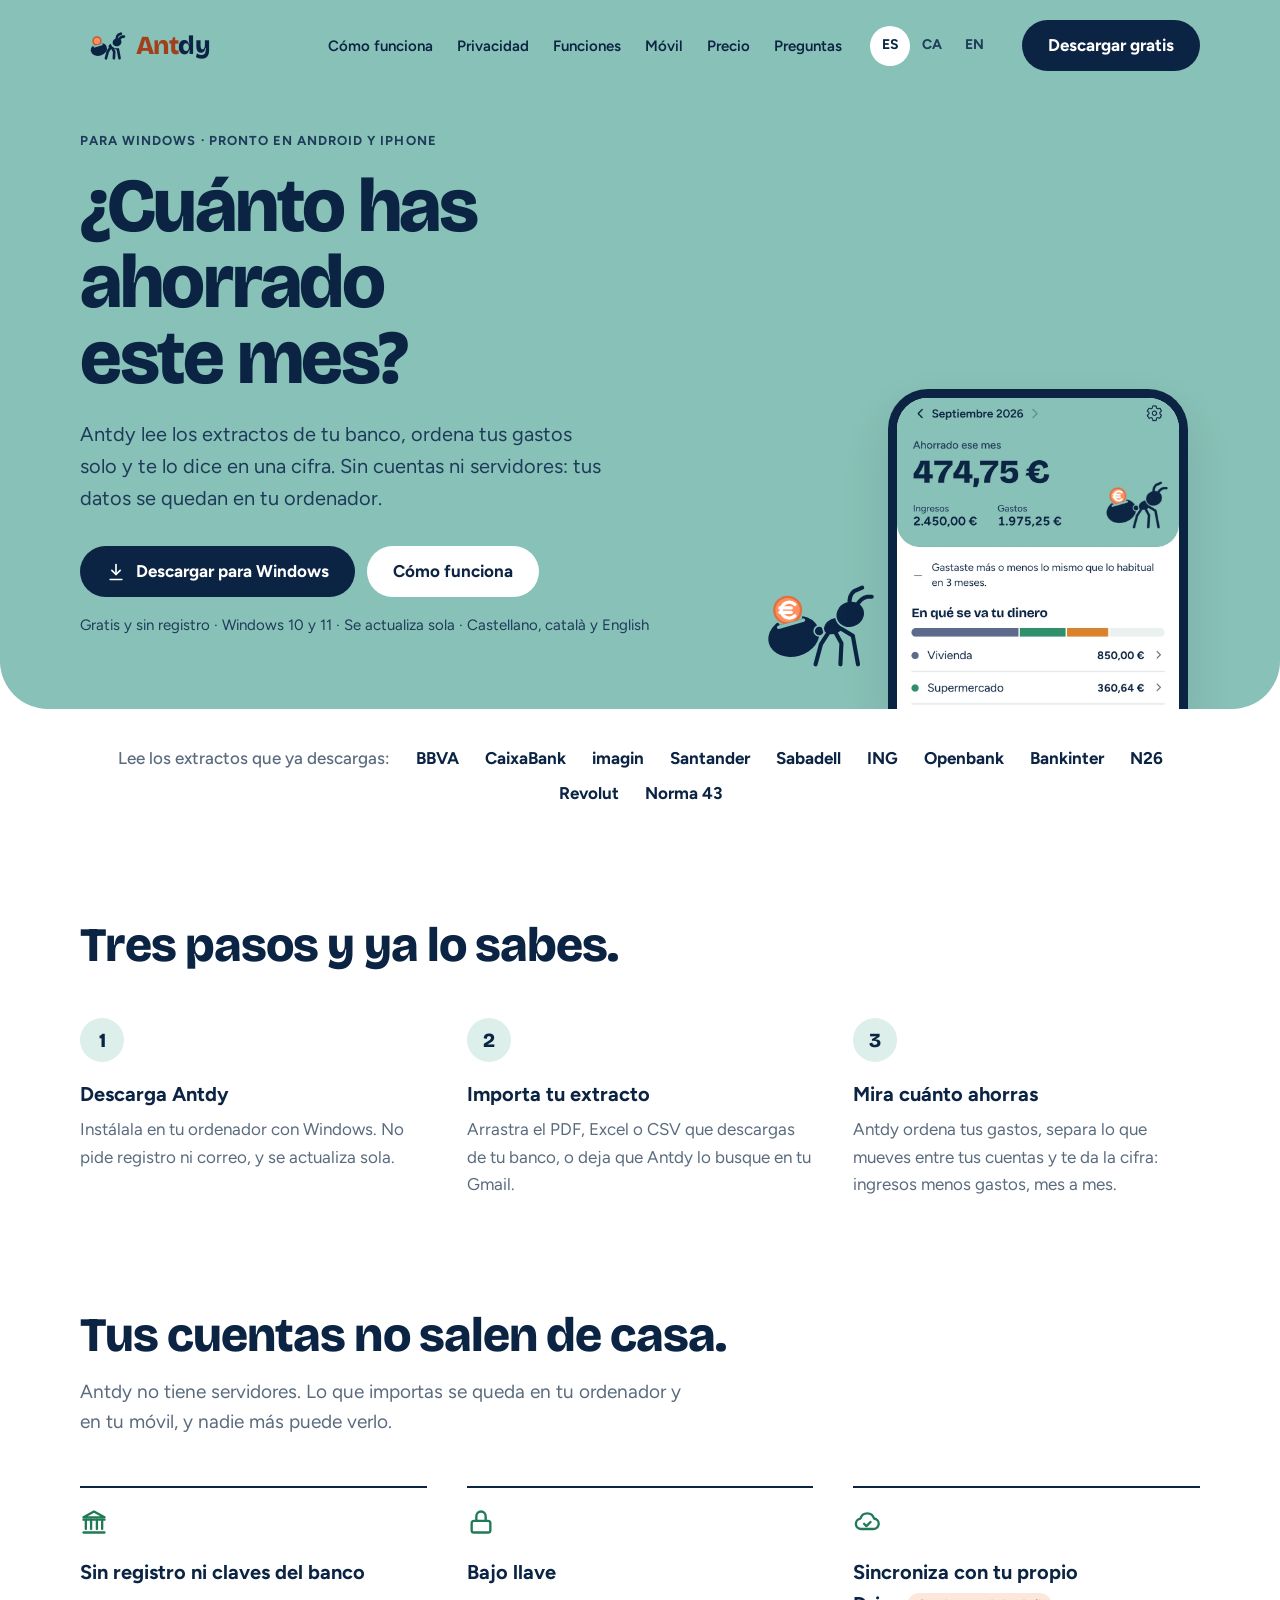
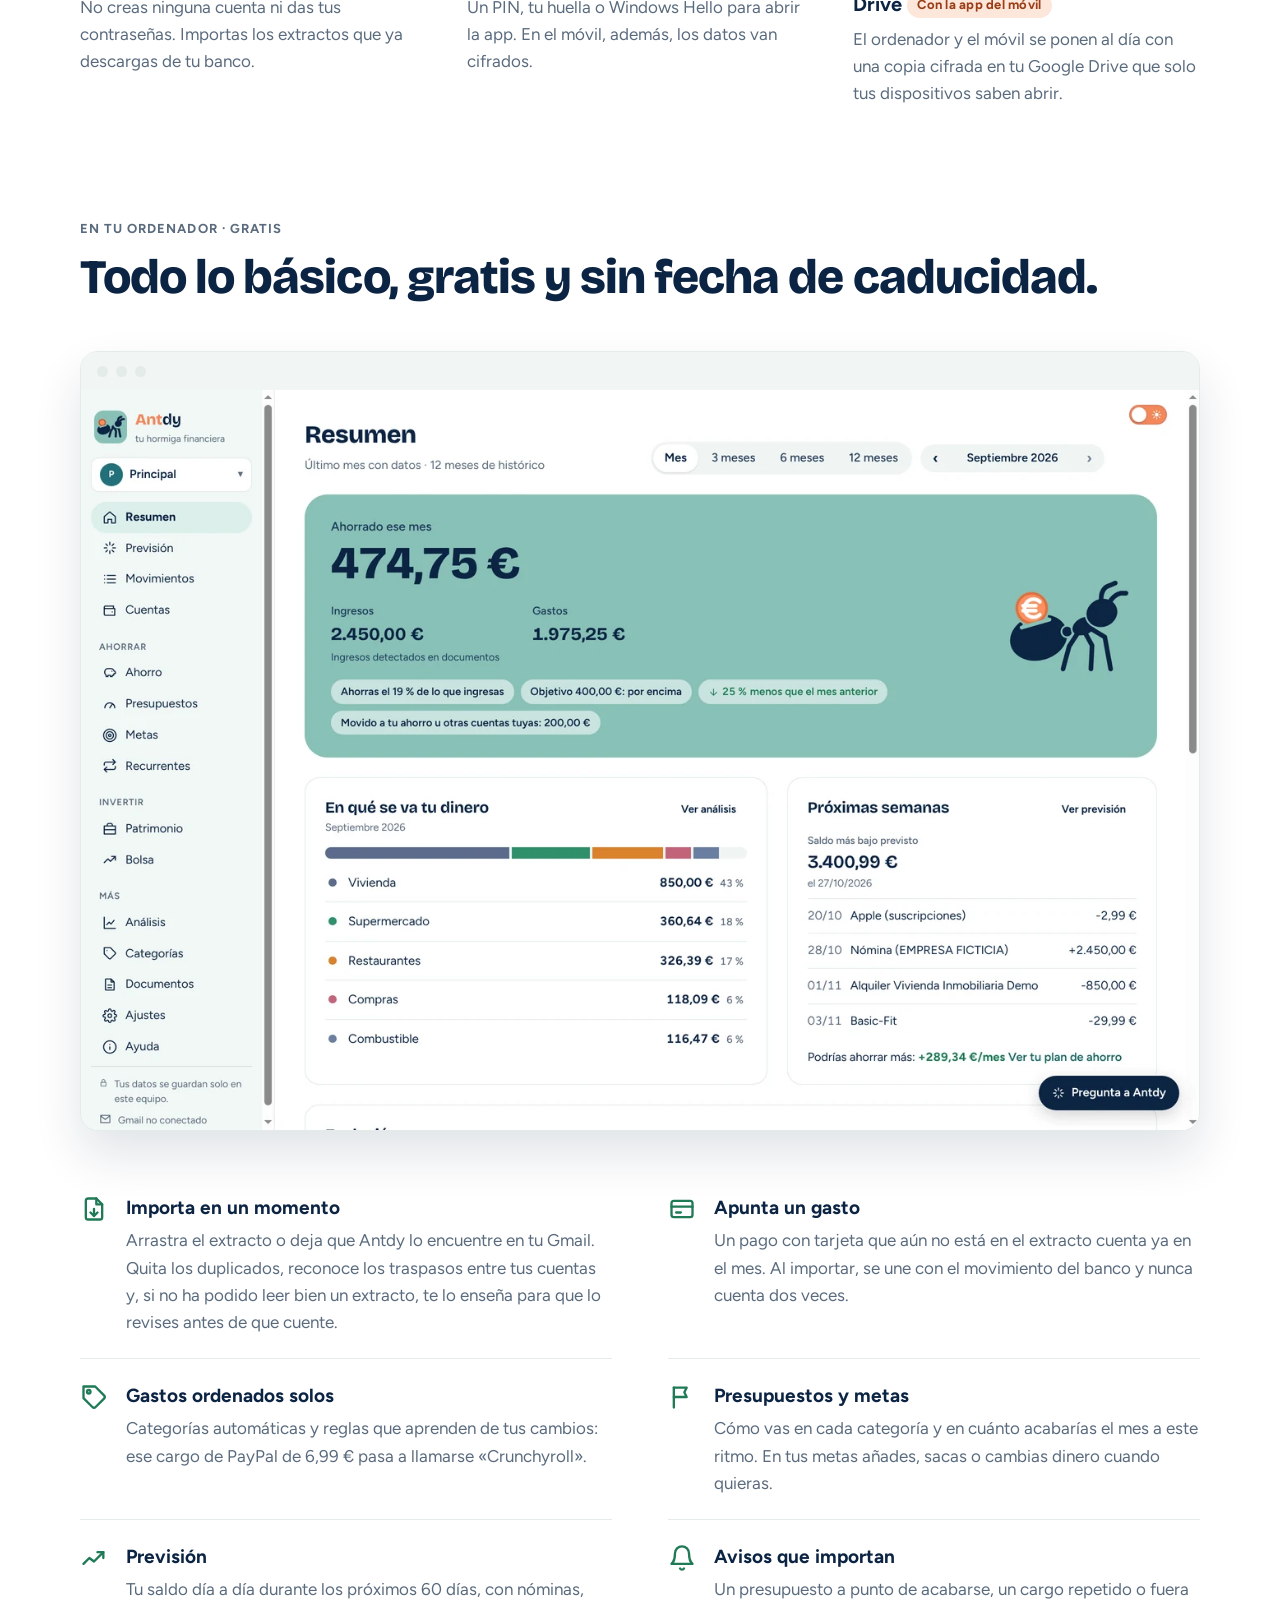
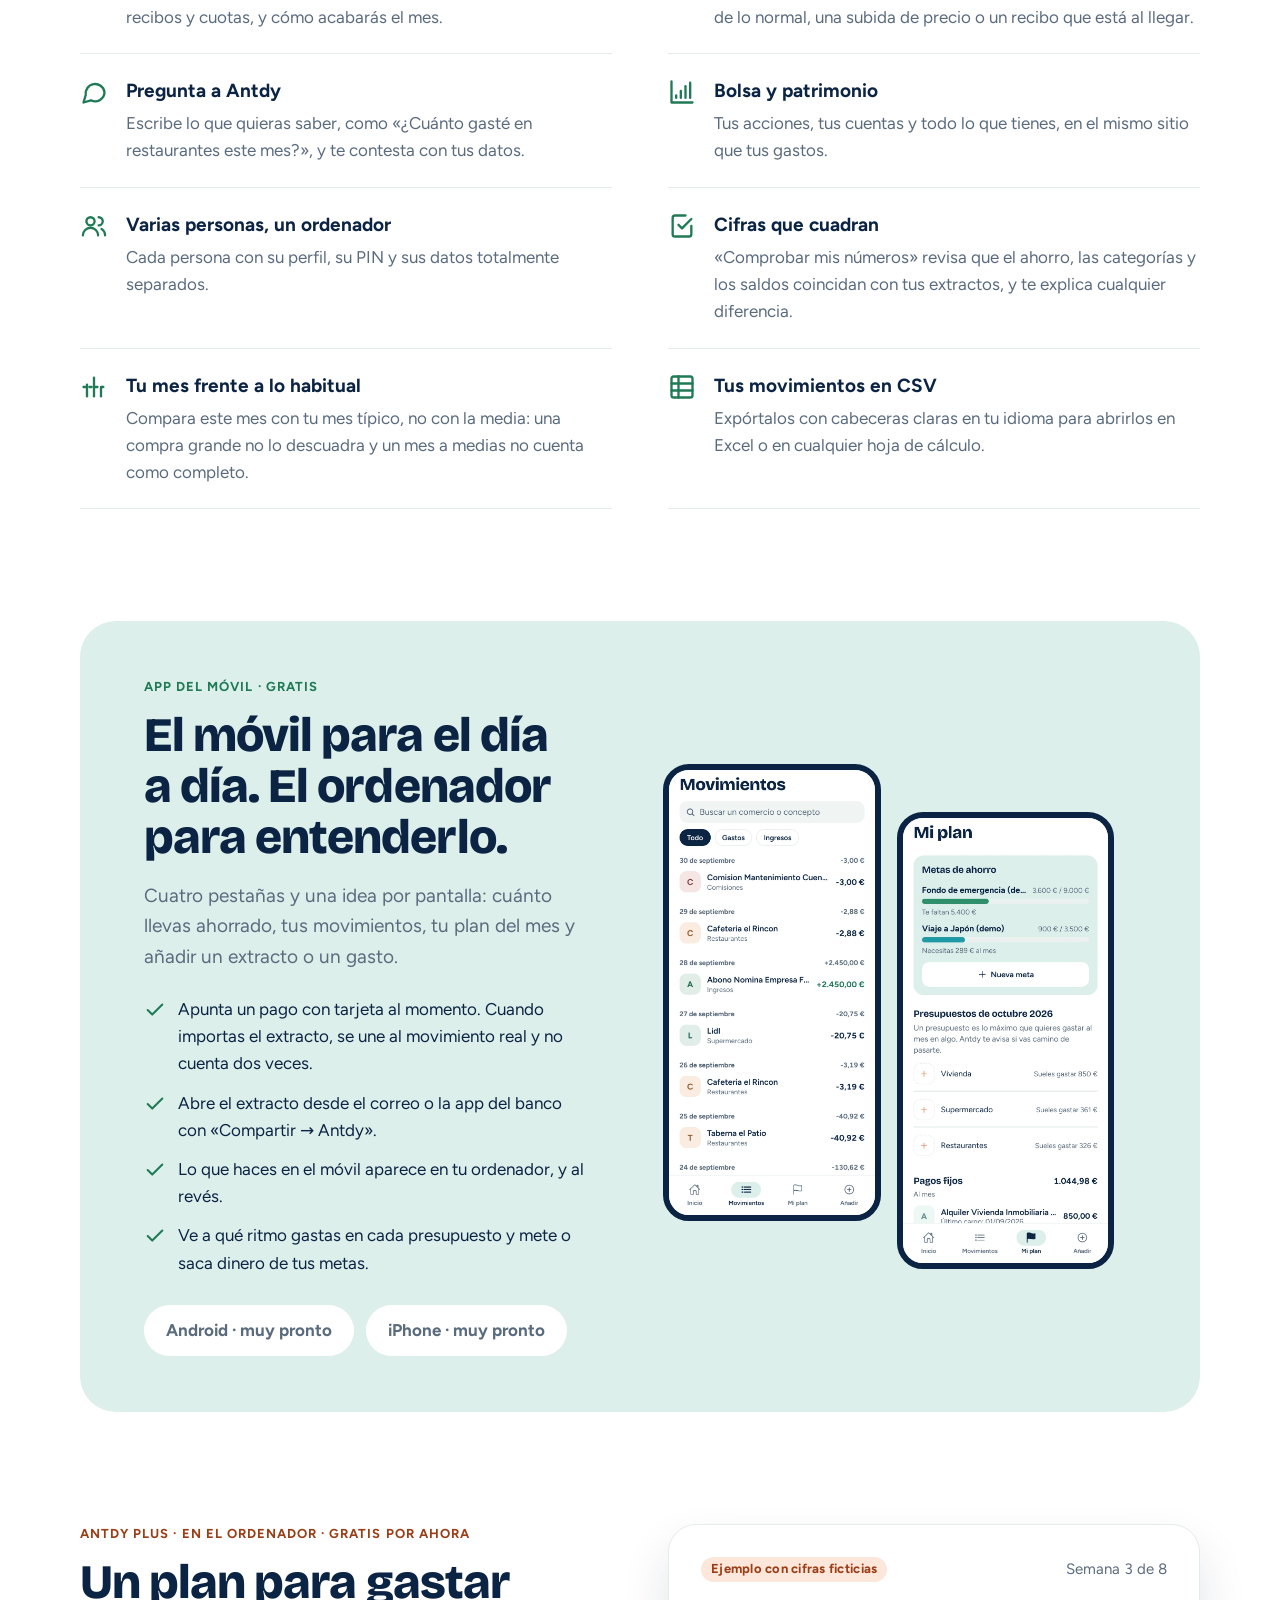
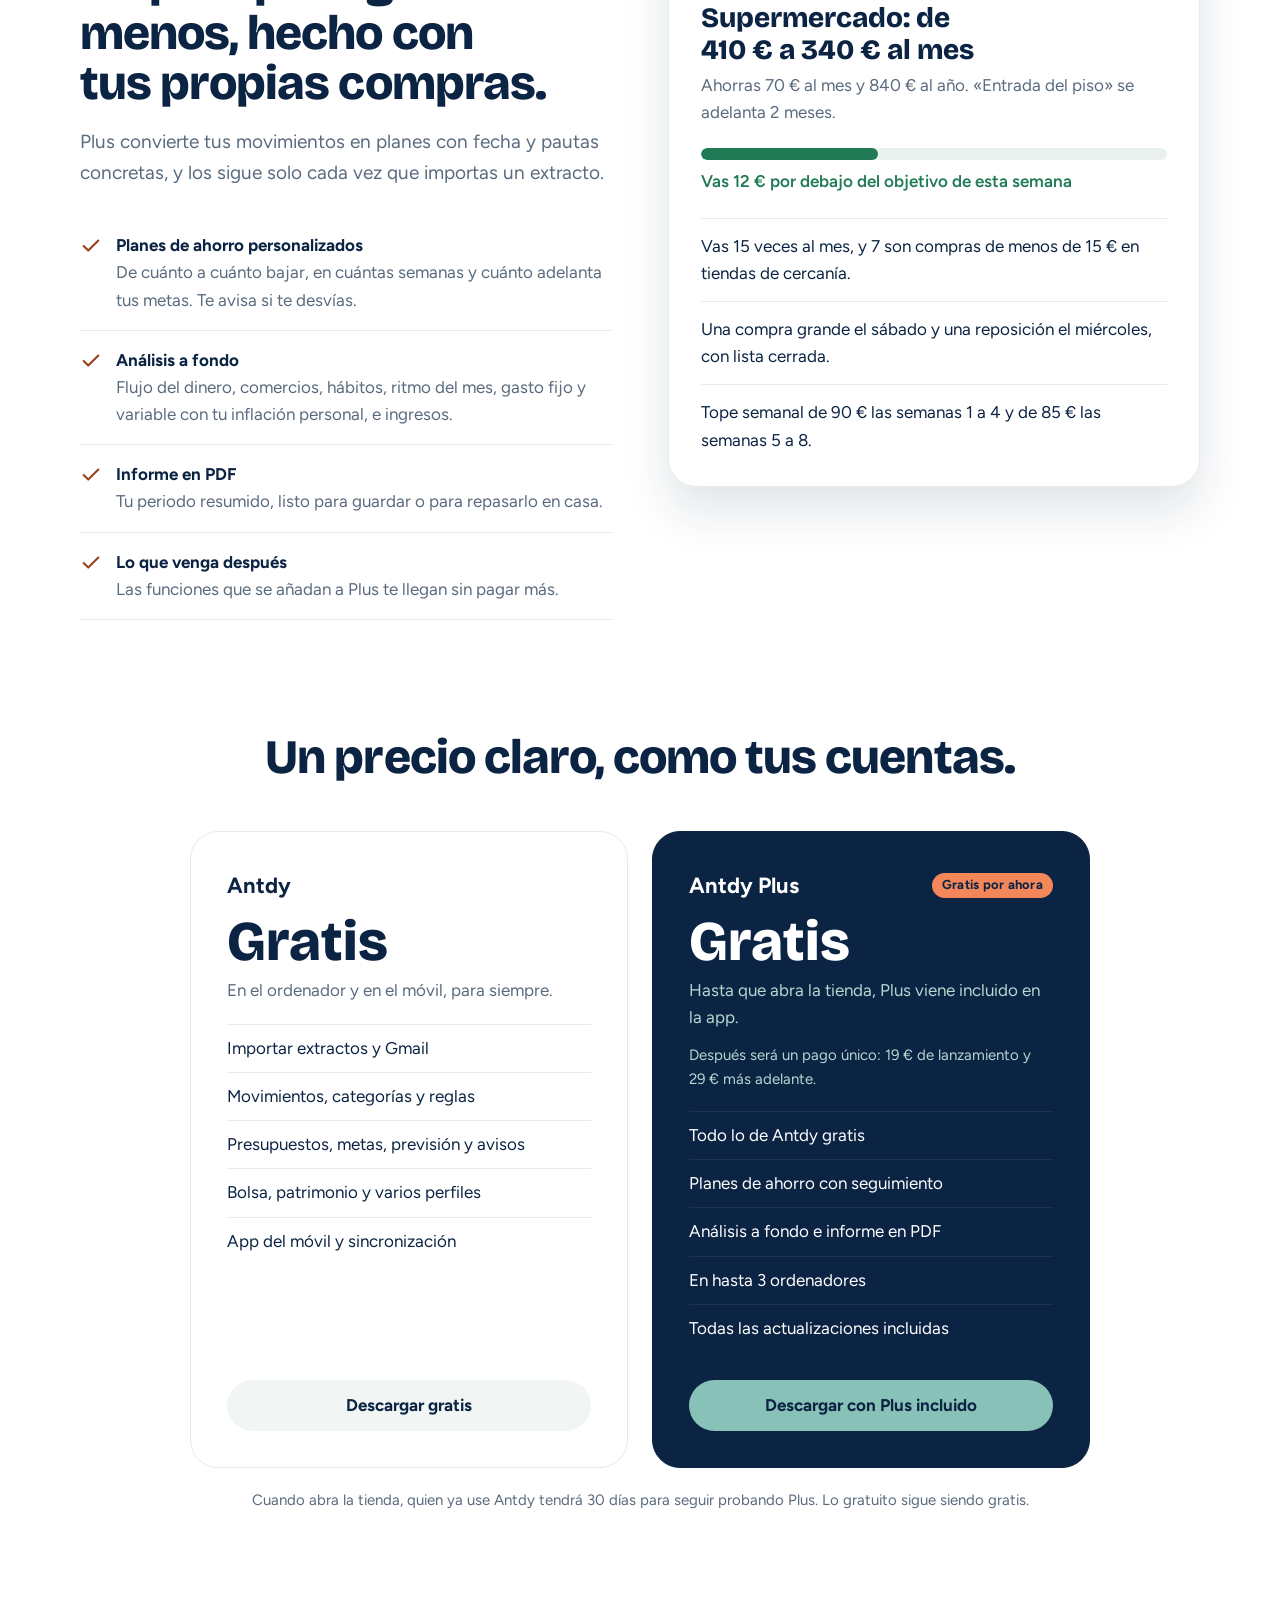
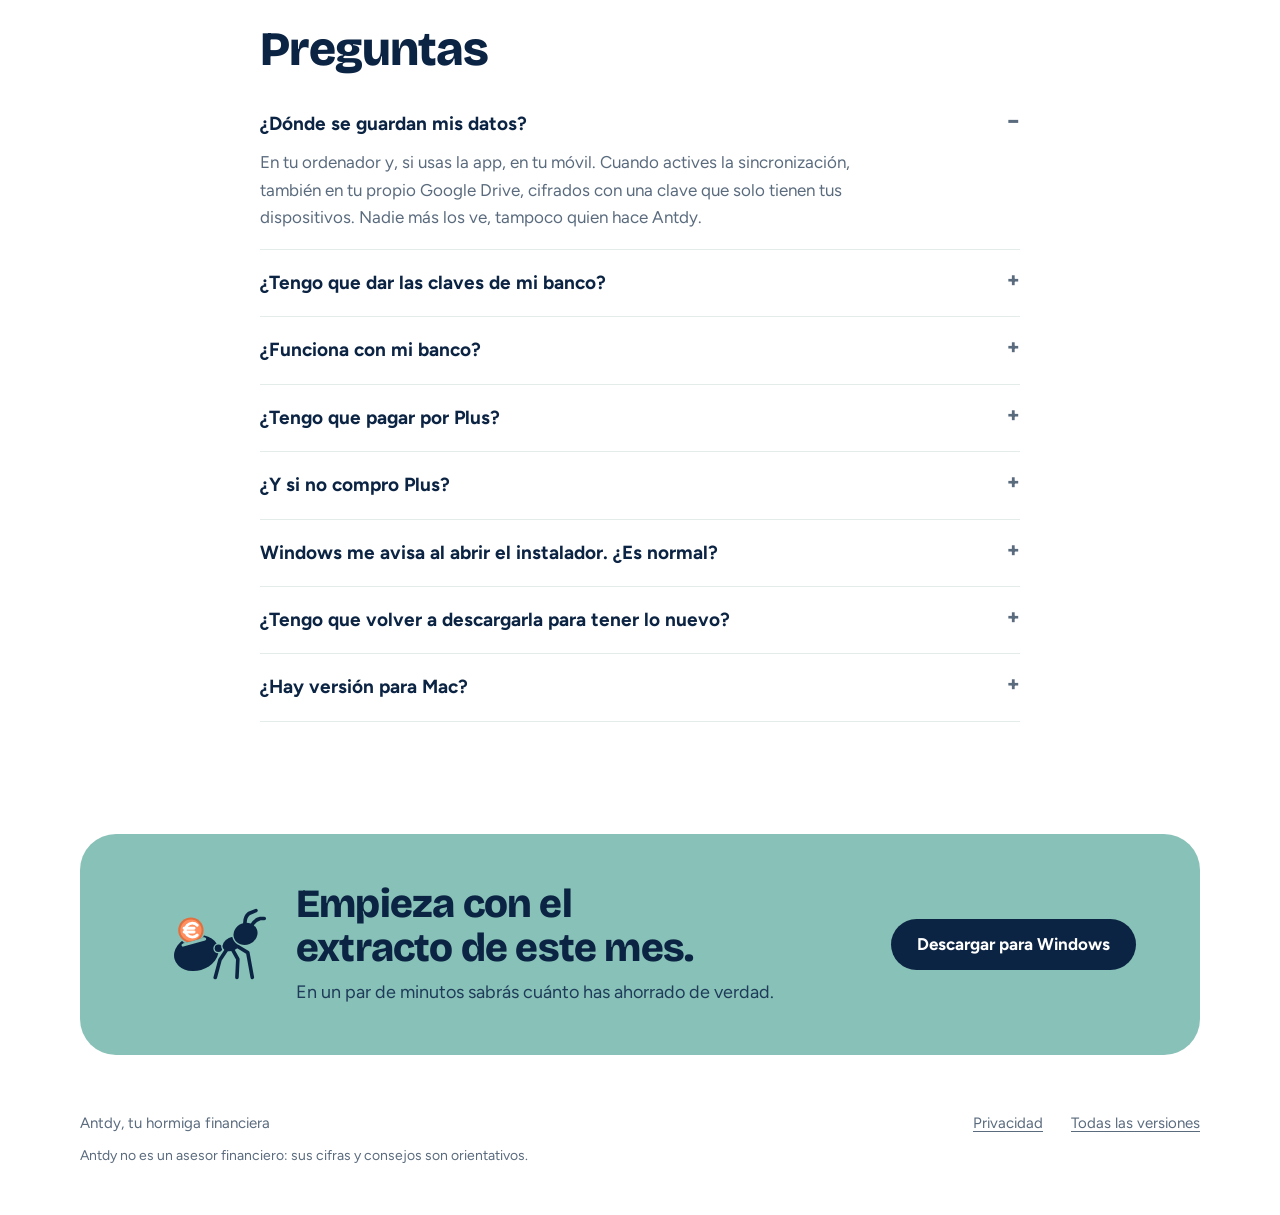
==== commit 4ca8181e: "Web: revisión de extractos dudosos, «lo habitual», ritmo de presupuestos, metas y CSV En los tres id" ====
--- a/index.html
+++ b/index.html
@@ -143,7 +143,7 @@
     <div class="features">
       <div class="feature">
         <svg class="icon" viewBox="0 0 24 24" fill="none" stroke="currentColor" stroke-width="2" stroke-linecap="round" stroke-linejoin="round" aria-hidden="true"><path d="M14 3H7a2 2 0 0 0-2 2v14a2 2 0 0 0 2 2h10a2 2 0 0 0 2-2V8z"></path><path d="M14 3v5h5"></path><path d="M12 12v6"></path><path d="m9 15 3 3 3-3"></path></svg>
-        <div><h3>Importa en un momento</h3><p>Arrastra el extracto o deja que Antdy lo encuentre en tu Gmail. Quita los duplicados y reconoce los traspasos entre tus cuentas.</p></div>
+        <div><h3>Importa en un momento</h3><p>Arrastra el extracto o deja que Antdy lo encuentre en tu Gmail. Quita los duplicados, reconoce los traspasos entre tus cuentas y, si no ha podido leer bien un extracto, te lo enseña para que lo revises antes de que cuente.</p></div>
       </div>
       <div class="feature">
         <svg class="icon" viewBox="0 0 24 24" fill="none" stroke="currentColor" stroke-width="2" stroke-linecap="round" stroke-linejoin="round" aria-hidden="true"><rect x="3" y="5" width="18" height="14" rx="2"></rect><path d="M3 10h18"></path><path d="M7 15h4"></path></svg>
@@ -155,7 +155,7 @@
       </div>
       <div class="feature">
         <svg class="icon" viewBox="0 0 24 24" fill="none" stroke="currentColor" stroke-width="2" stroke-linecap="round" stroke-linejoin="round" aria-hidden="true"><path d="M5 21V4"></path><path d="M5 4h11l-2 4 2 4H5"></path></svg>
-        <div><h3>Presupuestos y metas</h3><p>Cómo vas este mes en cada categoría y cuánto te falta para el viaje o para tu colchón.</p></div>
+        <div><h3>Presupuestos y metas</h3><p>Cómo vas en cada categoría y en cuánto acabarías el mes a este ritmo. En tus metas añades, sacas o cambias dinero cuando quieras.</p></div>
       </div>
       <div class="feature">
         <svg class="icon" viewBox="0 0 24 24" fill="none" stroke="currentColor" stroke-width="2" stroke-linecap="round" stroke-linejoin="round" aria-hidden="true"><path d="M3 17l5-5 4 3 8-8"></path><path d="M15 7h5v5"></path></svg>
@@ -180,6 +180,14 @@
       <div class="feature">
         <svg class="icon" viewBox="0 0 24 24" fill="none" stroke="currentColor" stroke-width="2" stroke-linecap="round" stroke-linejoin="round" aria-hidden="true"><path d="M9 11l3 3 8-8"></path><path d="M20 12v7a2 2 0 0 1-2 2H6a2 2 0 0 1-2-2V5a2 2 0 0 1 2-2h9"></path></svg>
         <div><h3>Cifras que cuadran</h3><p>«Comprobar mis números» revisa que el ahorro, las categorías y los saldos coincidan con tus extractos, y te explica cualquier diferencia.</p></div>
+      </div>
+      <div class="feature">
+        <svg class="icon" viewBox="0 0 24 24" fill="none" stroke="currentColor" stroke-width="2" stroke-linecap="round" stroke-linejoin="round" aria-hidden="true"><path d="M6 20V10"></path><path d="M12 20V4"></path><path d="M18 20v-7"></path><path d="M3 12h18" stroke-dasharray="2 3"></path></svg>
+        <div><h3>Tu mes frente a lo habitual</h3><p>Compara este mes con tu mes típico, no con la media: una compra grande no lo descuadra y un mes a medias no cuenta como completo.</p></div>
+      </div>
+      <div class="feature">
+        <svg class="icon" viewBox="0 0 24 24" fill="none" stroke="currentColor" stroke-width="2" stroke-linecap="round" stroke-linejoin="round" aria-hidden="true"><rect x="3" y="3" width="18" height="18" rx="2"></rect><path d="M3 9h18"></path><path d="M3 15h18"></path><path d="M9 3v18"></path></svg>
+        <div><h3>Tus movimientos en CSV</h3><p>Expórtalos con cabeceras claras en tu idioma para abrirlos en Excel o en cualquier hoja de cálculo.</p></div>
       </div>
     </div>
   </div>
@@ -195,6 +203,7 @@
         <li><svg viewBox="0 0 24 24" fill="none" stroke="currentColor" stroke-width="2.2" stroke-linecap="round" stroke-linejoin="round" aria-hidden="true"><path d="M20 6 9 17l-5-5"></path></svg><span>Apunta un pago con tarjeta al momento. Cuando importas el extracto, se une al movimiento real y no cuenta dos veces.</span></li>
         <li><svg viewBox="0 0 24 24" fill="none" stroke="currentColor" stroke-width="2.2" stroke-linecap="round" stroke-linejoin="round" aria-hidden="true"><path d="M20 6 9 17l-5-5"></path></svg><span>Abre el extracto desde el correo o la app del banco con «Compartir → Antdy».</span></li>
         <li><svg viewBox="0 0 24 24" fill="none" stroke="currentColor" stroke-width="2.2" stroke-linecap="round" stroke-linejoin="round" aria-hidden="true"><path d="M20 6 9 17l-5-5"></path></svg><span>Lo que haces en el móvil aparece en tu ordenador, y al revés.</span></li>
+        <li><svg viewBox="0 0 24 24" fill="none" stroke="currentColor" stroke-width="2.2" stroke-linecap="round" stroke-linejoin="round" aria-hidden="true"><path d="M20 6 9 17l-5-5"></path></svg><span>Ve a qué ritmo gastas en cada presupuesto y mete o saca dinero de tus metas.</span></li>
       </ul>
       <div class="store-row">
         <span class="pill">Android · muy pronto</span>
